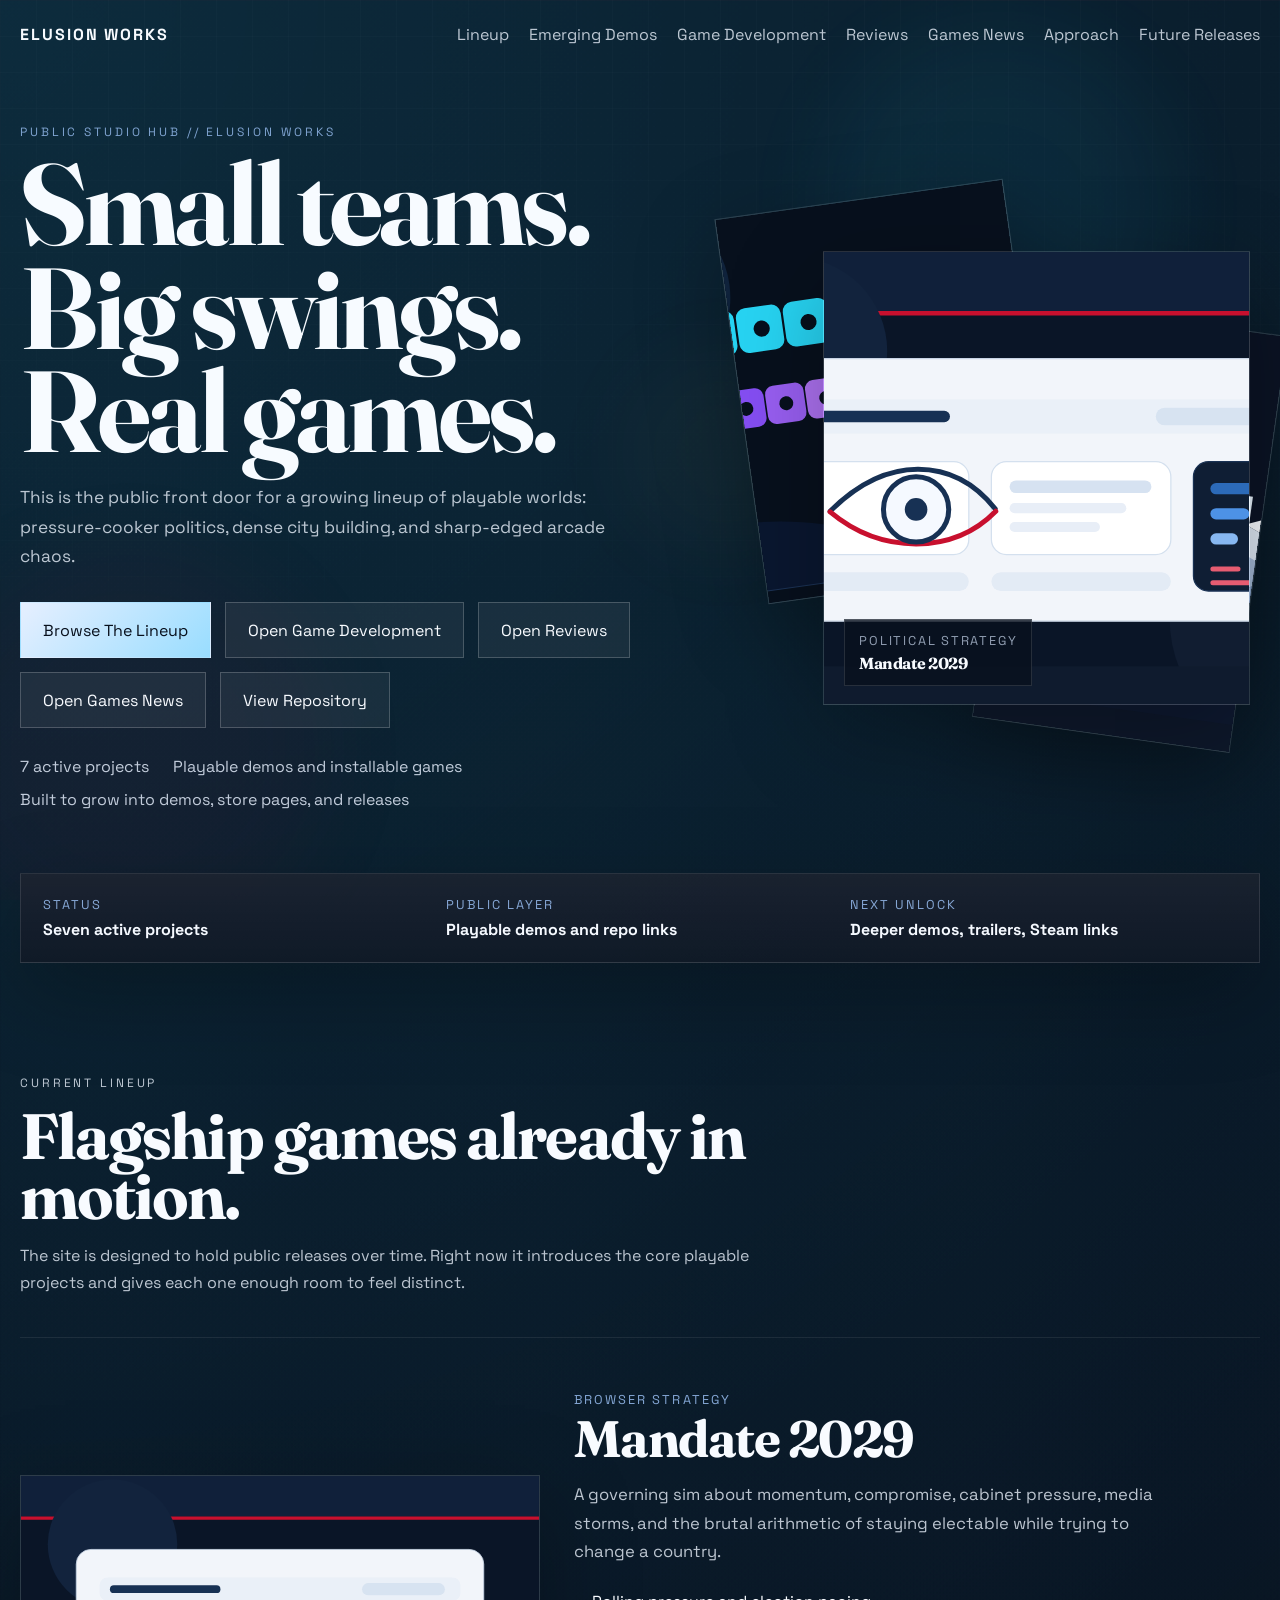
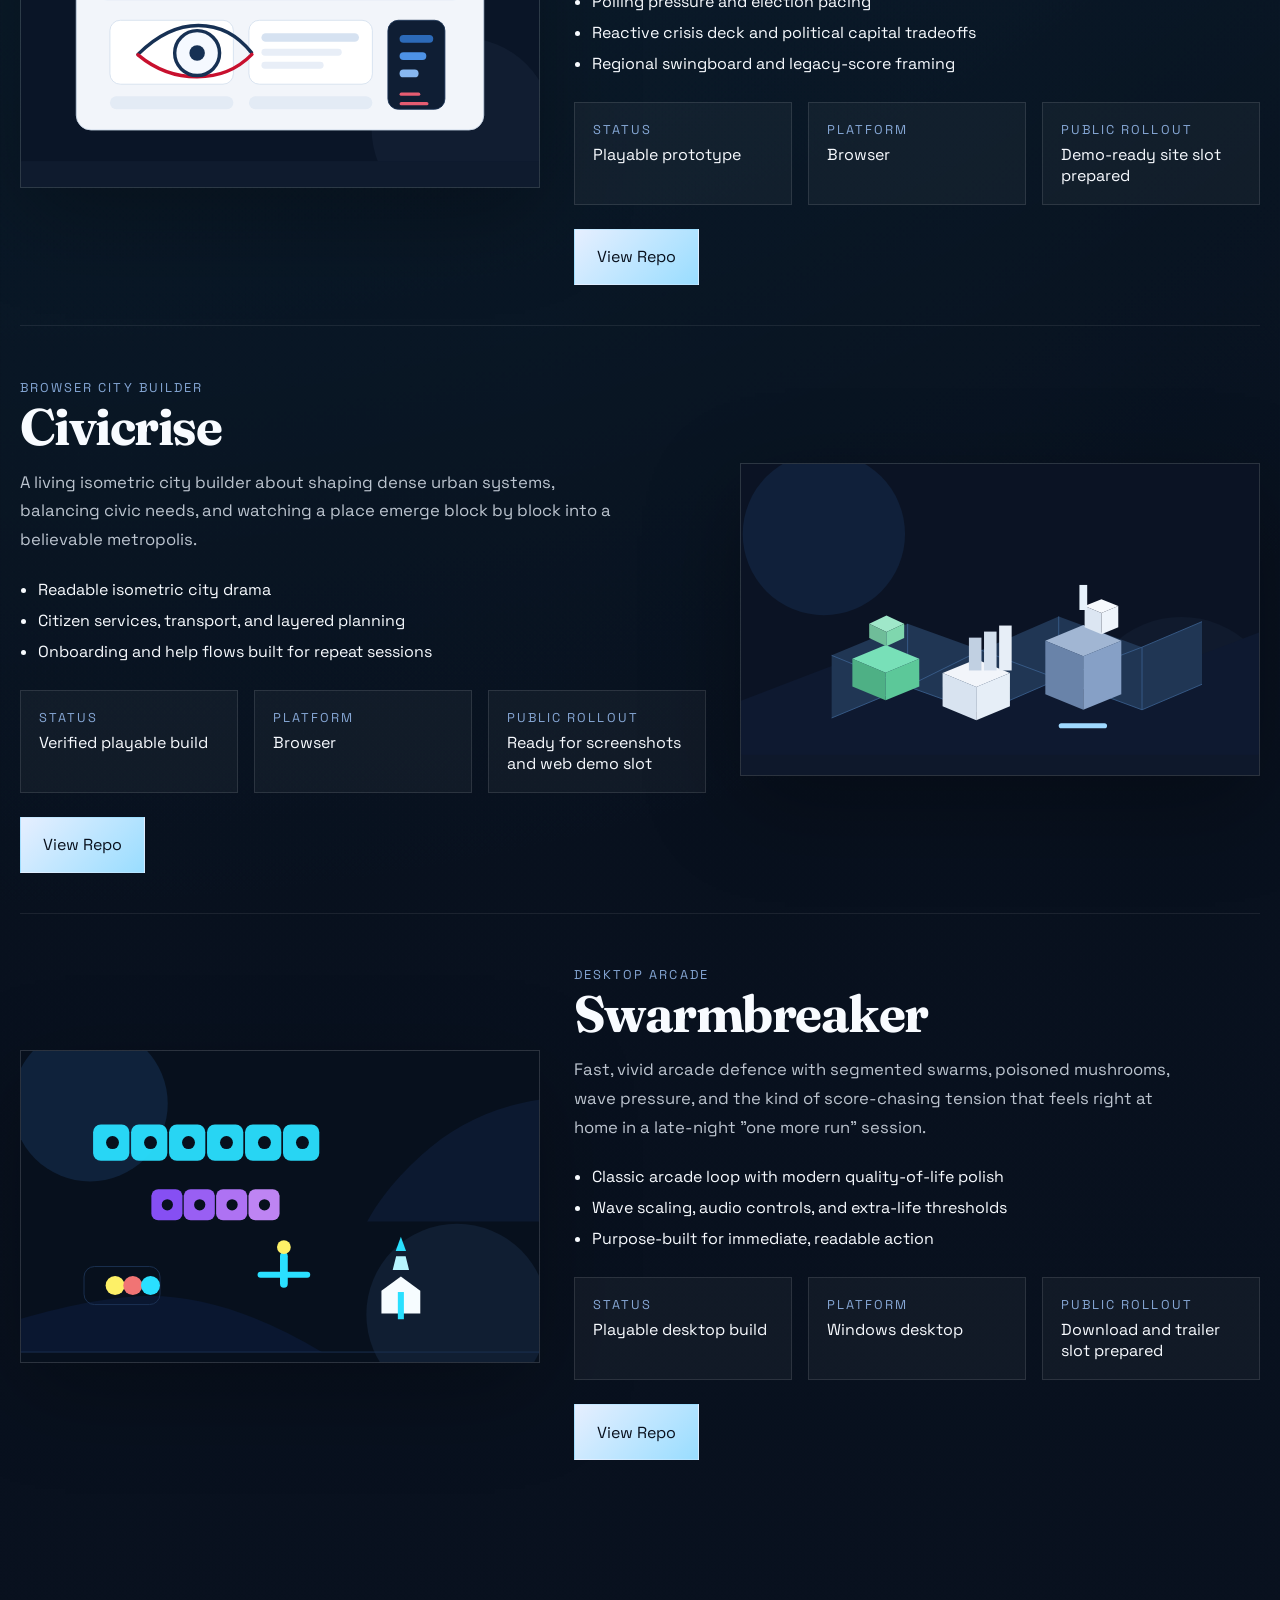
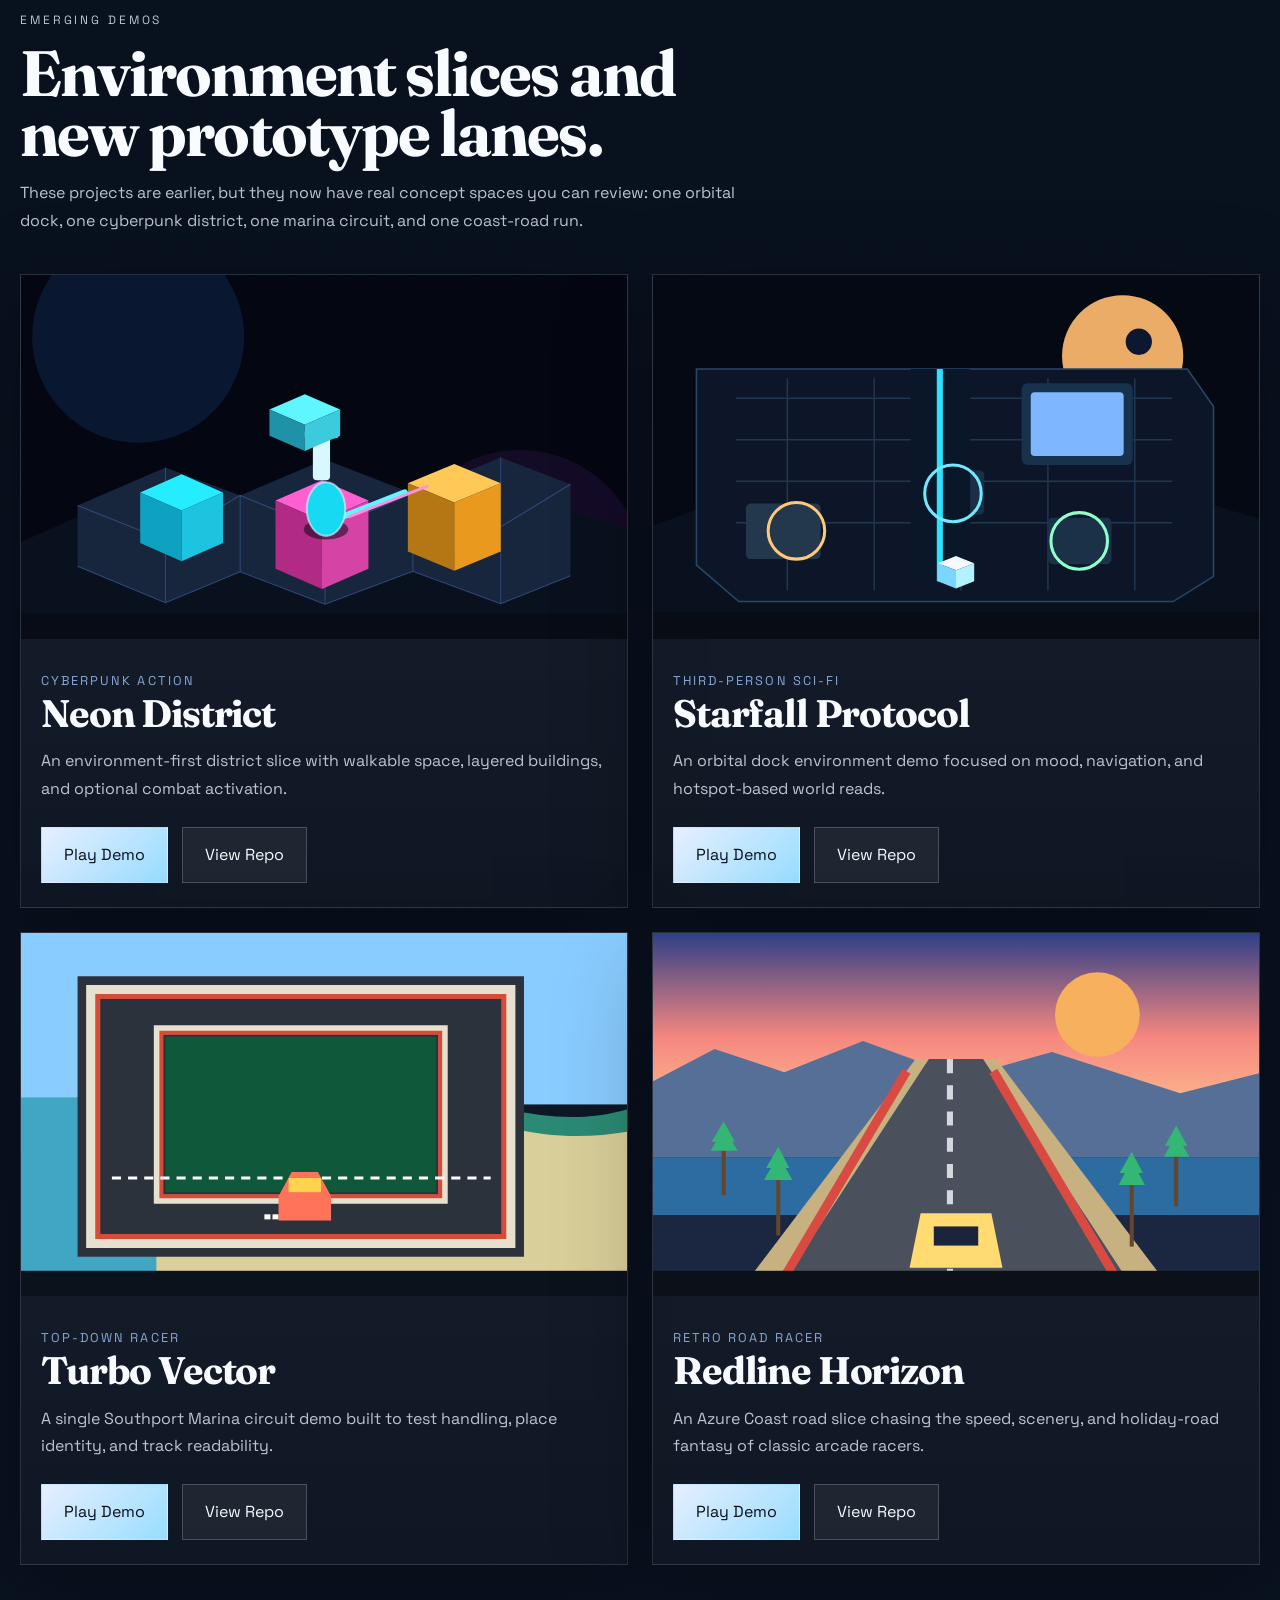
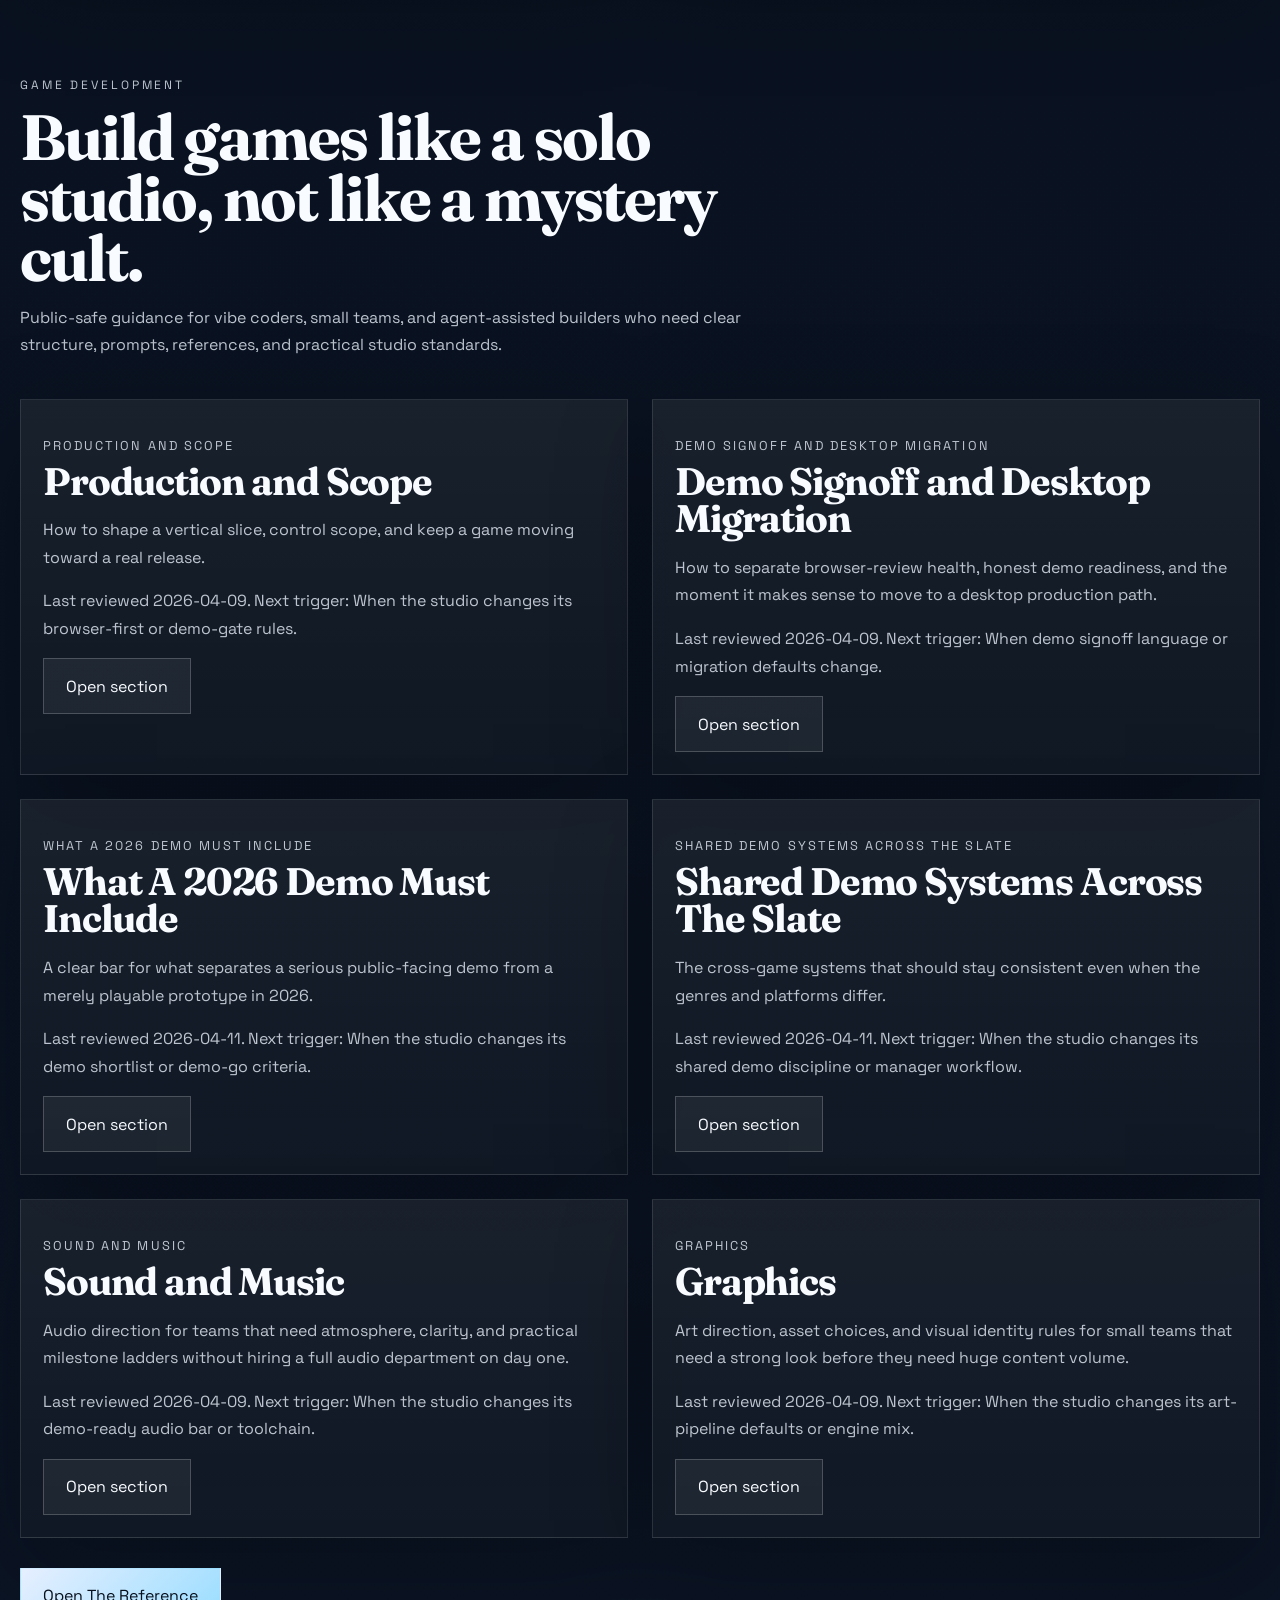
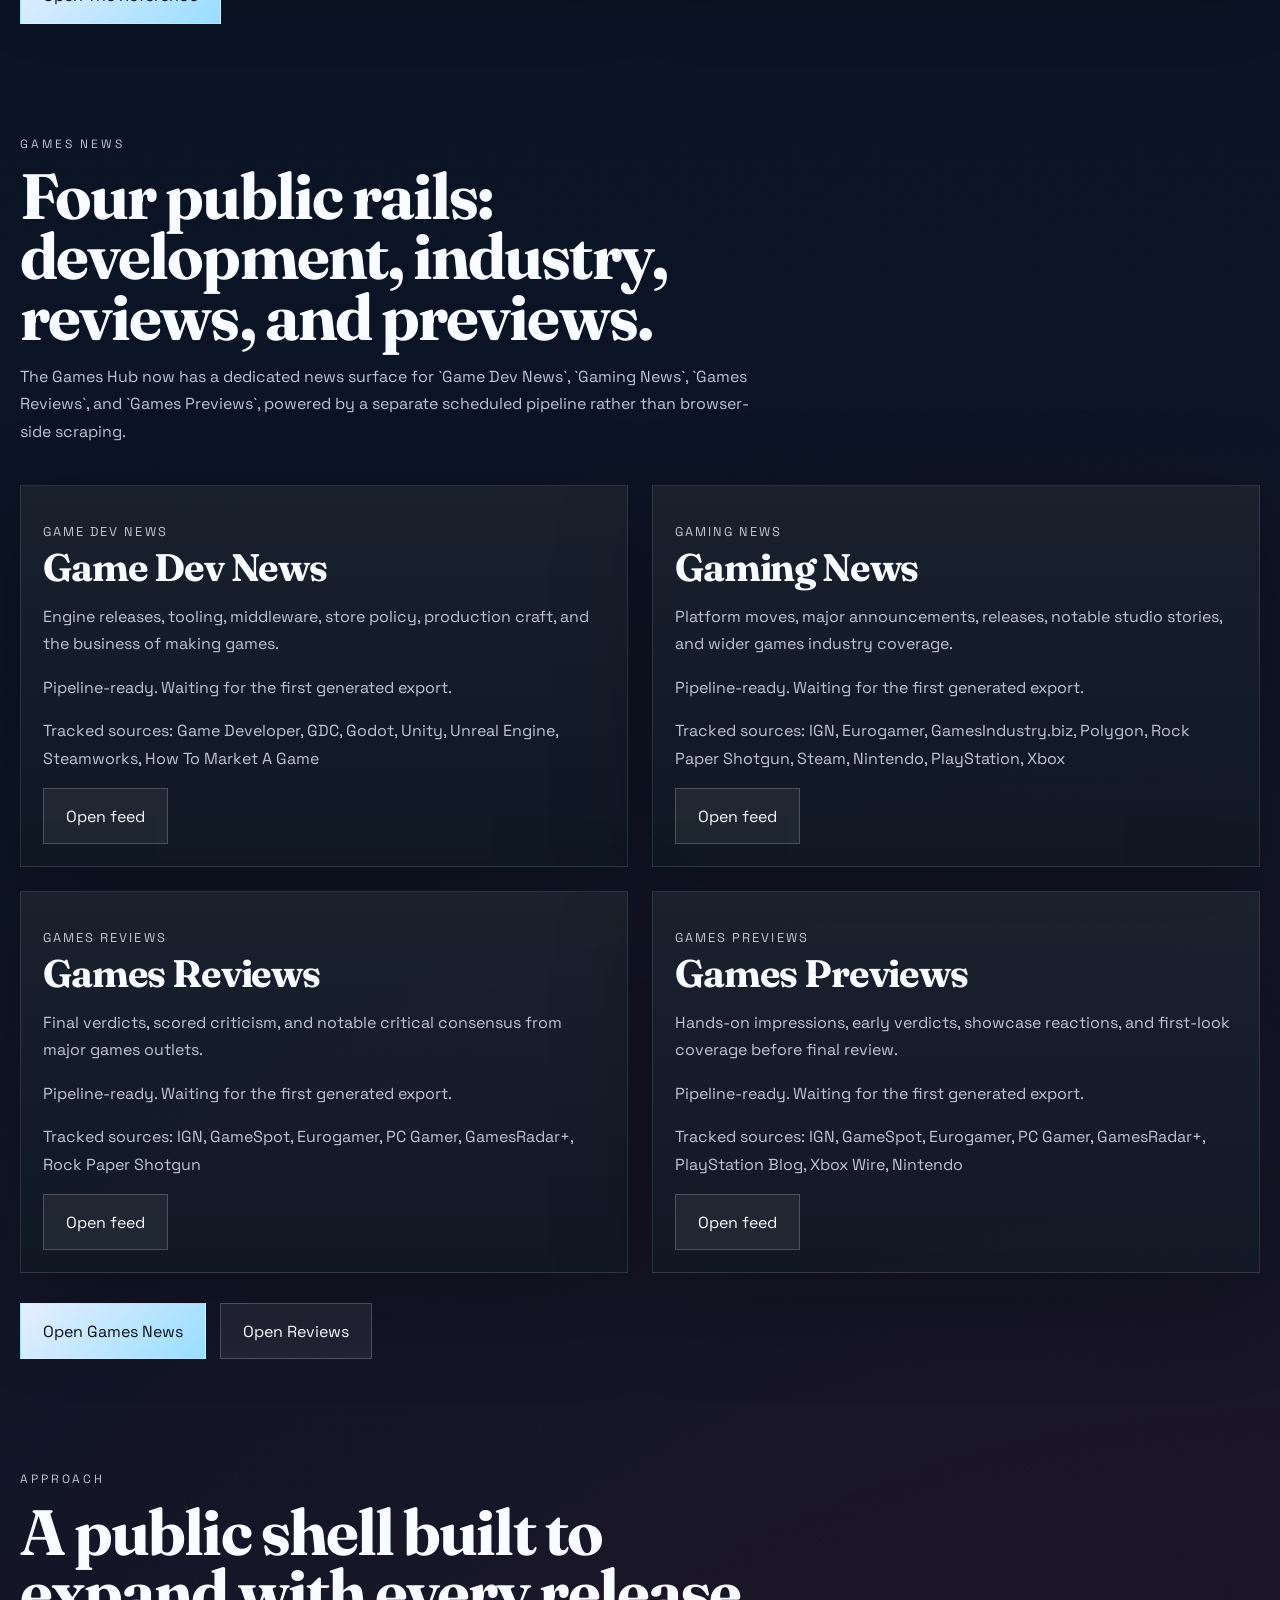
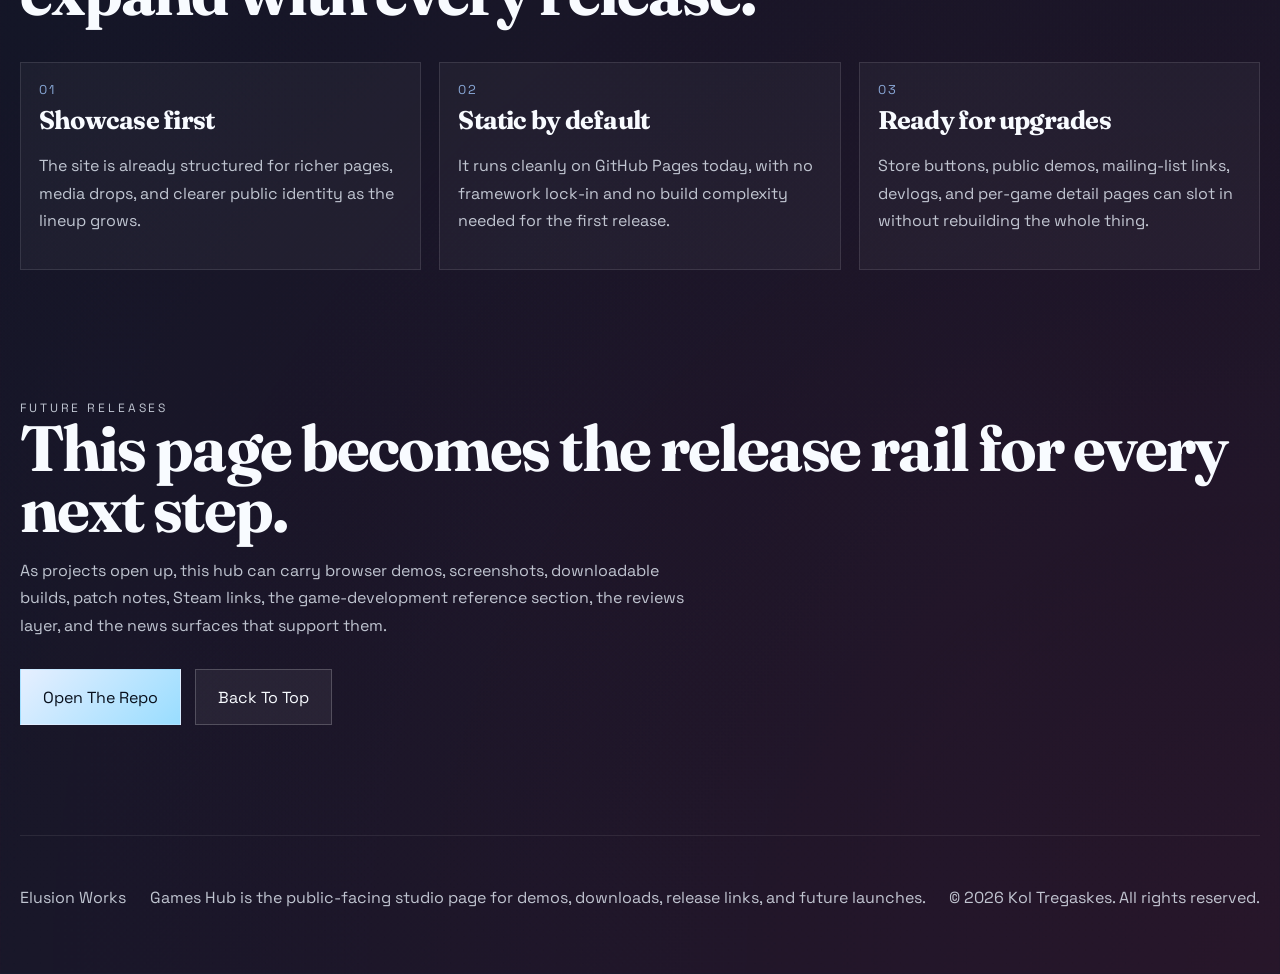
==== index.html @ fe909e26 "Add game reviews hub and news rails" ====
<!DOCTYPE html>
<html lang="en">
  <head>
    <meta charset="UTF-8" />
    <meta name="viewport" content="width=device-width, initial-scale=1.0" />
    <title>Elusion Works // Games Hub</title>
    <meta
      name="description"
      content="Elusion Works presents a public-facing games hub for seven active projects across strategy, city building, cyberpunk action, and arcade racing."
    />
    <meta property="og:title" content="Games Hub by Elusion Works" />
    <meta
      property="og:description"
      content="Seven active projects, playable demos, repo links, and a studio hub built by Elusion Works to grow into real launches."
    />
    <meta property="og:type" content="website" />
    <meta property="og:url" content="https://koltregaskes.github.io/games-hub/" />
    <meta name="theme-color" content="#08101d" />
    <link rel="canonical" href="https://koltregaskes.github.io/games-hub/" />
    <link rel="icon" href="favicon.svg" type="image/svg+xml" />
    <link rel="manifest" href="site.webmanifest" />
    <link rel="preconnect" href="https://fonts.googleapis.com" />
    <link rel="preconnect" href="https://fonts.gstatic.com" crossorigin />
    <link
      href="https://fonts.googleapis.com/css2?family=Space+Grotesk:wght@400;500;700&family=Fraunces:opsz,wght@9..144,600;9..144,700&display=swap"
      rel="stylesheet"
    />
    <link rel="stylesheet" href="styles.css" />
  </head>
  <body data-page="home">
    <div class="atmosphere" aria-hidden="true">
      <div class="atmosphere__orb atmosphere__orb--cyan"></div>
      <div class="atmosphere__orb atmosphere__orb--crimson"></div>
      <div class="atmosphere__orb atmosphere__orb--gold"></div>
      <div class="atmosphere__grid"></div>
    </div>

    <header class="site-header">
      <a class="site-brand" href="#top">Elusion Works</a>
      <nav class="site-nav" aria-label="Primary">
        <a href="#lineup">Lineup</a>
        <a href="#emerging">Emerging Demos</a>
        <a href="game-development.html">Game Development</a>
        <a href="reviews.html">Reviews</a>
        <a href="news.html">Games News</a>
        <a href="#approach">Approach</a>
        <a href="#future">Future Releases</a>
      </nav>
    </header>

    <main id="top">
      <section class="hero">
        <div class="hero__copy" data-reveal>
          <p class="eyebrow">Public Studio Hub // Elusion Works</p>
          <h1>Small teams. Big swings. Real games.</h1>
          <p class="hero__lede">
            This is the public front door for a growing lineup of playable worlds: pressure-cooker politics, dense city
            building, and sharp-edged arcade chaos.
          </p>
          <div class="hero__actions">
            <a class="button button--primary" href="#lineup">Browse The Lineup</a>
            <a class="button button--ghost" href="game-development.html">Open Game Development</a>
            <a class="button button--ghost" href="reviews.html">Open Reviews</a>
            <a class="button button--ghost" href="news.html">Open Games News</a>
            <a class="button button--ghost" href="https://github.com/koltregaskes/games-hub">View Repository</a>
          </div>
          <ul class="hero__facts" aria-label="Studio facts">
            <li>7 active projects</li>
            <li>Playable demos and installable games</li>
            <li>Built to grow into demos, store pages, and releases</li>
          </ul>
        </div>

        <div class="hero__visual" data-reveal>
          <div class="hero-stack">
            <article class="hero-stack__card hero-stack__card--front">
              <img src="assets/mandate-2029.svg" alt="Mandate 2029 preview art" />
              <div class="hero-stack__meta">
                <span>Political strategy</span>
                <strong>Mandate 2029</strong>
              </div>
            </article>
            <article class="hero-stack__card hero-stack__card--left">
              <img src="assets/swarmbreaker.svg" alt="Swarmbreaker preview art" />
            </article>
            <article class="hero-stack__card hero-stack__card--right">
              <img src="assets/civicrise.svg" alt="Civicrise preview art" />
            </article>
          </div>
        </div>
      </section>

      <section class="studio-strip" aria-label="Studio status" data-reveal>
        <div>
          <span class="studio-strip__label">Status</span>
          <strong>Seven active projects</strong>
        </div>
        <div>
          <span class="studio-strip__label">Public layer</span>
          <strong>Playable demos and repo links</strong>
        </div>
        <div>
          <span class="studio-strip__label">Next unlock</span>
          <strong>Deeper demos, trailers, Steam links</strong>
        </div>
      </section>

      <section class="lineup" id="lineup">
        <div class="section-head" data-reveal>
          <p class="eyebrow">Current Lineup</p>
          <h2>Flagship games already in motion.</h2>
          <p>
            The site is designed to hold public releases over time. Right now it introduces the core playable projects
            and gives each one enough room to feel distinct.
          </p>
        </div>

        <article class="feature feature--split" id="mandate-2029" data-reveal>
          <div class="feature__art">
            <img src="assets/mandate-2029.svg" alt="Mandate 2029 poster art" />
          </div>
          <div class="feature__copy">
            <p class="feature__kicker">Browser Strategy</p>
            <h3>Mandate 2029</h3>
            <p class="feature__summary">
              A governing sim about momentum, compromise, cabinet pressure, media storms, and the brutal arithmetic of
              staying electable while trying to change a country.
            </p>
            <ul class="feature__list">
              <li>Polling pressure and election pacing</li>
              <li>Reactive crisis deck and political capital tradeoffs</li>
              <li>Regional swingboard and legacy-score framing</li>
            </ul>
            <dl class="feature__meta">
              <div>
                <dt>Status</dt>
                <dd>Playable prototype</dd>
              </div>
              <div>
                <dt>Platform</dt>
                <dd>Browser</dd>
              </div>
              <div>
                <dt>Public rollout</dt>
                <dd>Demo-ready site slot prepared</dd>
              </div>
            </dl>
            <div class="feature__actions">
              <a class="button button--primary" href="https://github.com/koltregaskes/mandate-2029">View Repo</a>
            </div>
          </div>
        </article>

        <article class="feature feature--reverse" id="civicrise" data-reveal>
          <div class="feature__art">
            <img src="assets/civicrise.svg" alt="Civicrise poster art" />
          </div>
          <div class="feature__copy">
            <p class="feature__kicker">Browser City Builder</p>
            <h3>Civicrise</h3>
            <p class="feature__summary">
              A living isometric city builder about shaping dense urban systems, balancing civic needs, and watching a
              place emerge block by block into a believable metropolis.
            </p>
            <ul class="feature__list">
              <li>Readable isometric city drama</li>
              <li>Citizen services, transport, and layered planning</li>
              <li>Onboarding and help flows built for repeat sessions</li>
            </ul>
            <dl class="feature__meta">
              <div>
                <dt>Status</dt>
                <dd>Verified playable build</dd>
              </div>
              <div>
                <dt>Platform</dt>
                <dd>Browser</dd>
              </div>
              <div>
                <dt>Public rollout</dt>
                <dd>Ready for screenshots and web demo slot</dd>
              </div>
            </dl>
            <div class="feature__actions">
              <a class="button button--primary" href="https://github.com/koltregaskes/civicrise">View Repo</a>
            </div>
          </div>
        </article>

        <article class="feature feature--split" id="swarmbreaker" data-reveal>
          <div class="feature__art">
            <img src="assets/swarmbreaker.svg" alt="Swarmbreaker poster art" />
          </div>
          <div class="feature__copy">
            <p class="feature__kicker">Desktop Arcade</p>
            <h3>Swarmbreaker</h3>
            <p class="feature__summary">
              Fast, vivid arcade defence with segmented swarms, poisoned mushrooms, wave pressure, and the kind of
              score-chasing tension that feels right at home in a late-night "one more run" session.
            </p>
            <ul class="feature__list">
              <li>Classic arcade loop with modern quality-of-life polish</li>
              <li>Wave scaling, audio controls, and extra-life thresholds</li>
              <li>Purpose-built for immediate, readable action</li>
            </ul>
            <dl class="feature__meta">
              <div>
                <dt>Status</dt>
                <dd>Playable desktop build</dd>
              </div>
              <div>
                <dt>Platform</dt>
                <dd>Windows desktop</dd>
              </div>
              <div>
                <dt>Public rollout</dt>
                <dd>Download and trailer slot prepared</dd>
              </div>
            </dl>
            <div class="feature__actions">
              <a class="button button--primary" href="https://github.com/koltregaskes/swarmbreaker">View Repo</a>
            </div>
          </div>
        </article>
      </section>

      <section class="emerging" id="emerging">
        <div class="section-head" data-reveal>
          <p class="eyebrow">Emerging Demos</p>
          <h2>Environment slices and new prototype lanes.</h2>
          <p>
            These projects are earlier, but they now have real concept spaces you can review: one orbital dock, one
            cyberpunk district, one marina circuit, and one coast-road run.
          </p>
        </div>

        <div class="emerging-grid">
          <article class="emerging-card" data-reveal>
            <img src="assets/neon-district.svg" alt="Neon District poster art" />
            <div class="emerging-card__body">
              <p class="feature__kicker">Cyberpunk Action</p>
              <h3>Neon District</h3>
              <p>An environment-first district slice with walkable space, layered buildings, and optional combat activation.</p>
              <div class="feature__actions">
                <a class="button button--primary" href="https://koltregaskes.github.io/neon-district/">Play Demo</a>
                <a class="button button--ghost" href="https://github.com/koltregaskes/neon-district">View Repo</a>
              </div>
            </div>
          </article>

          <article class="emerging-card" data-reveal>
            <img src="assets/starfall-protocol.svg" alt="Starfall Protocol poster art" />
            <div class="emerging-card__body">
              <p class="feature__kicker">Third-Person Sci-Fi</p>
              <h3>Starfall Protocol</h3>
              <p>An orbital dock environment demo focused on mood, navigation, and hotspot-based world reads.</p>
              <div class="feature__actions">
                <a class="button button--primary" href="https://koltregaskes.github.io/starfall-protocol/">Play Demo</a>
                <a class="button button--ghost" href="https://github.com/koltregaskes/starfall-protocol">View Repo</a>
              </div>
            </div>
          </article>

          <article class="emerging-card" data-reveal>
            <img src="assets/turbo-vector.svg" alt="Turbo Vector poster art" />
            <div class="emerging-card__body">
              <p class="feature__kicker">Top-Down Racer</p>
              <h3>Turbo Vector</h3>
              <p>A single Southport Marina circuit demo built to test handling, place identity, and track readability.</p>
              <div class="feature__actions">
                <a class="button button--primary" href="https://koltregaskes.github.io/turbo-vector/">Play Demo</a>
                <a class="button button--ghost" href="https://github.com/koltregaskes/turbo-vector">View Repo</a>
              </div>
            </div>
          </article>

          <article class="emerging-card" data-reveal>
            <img src="assets/redline-horizon.svg" alt="Redline Horizon poster art" />
            <div class="emerging-card__body">
              <p class="feature__kicker">Retro Road Racer</p>
              <h3>Redline Horizon</h3>
              <p>An Azure Coast road slice chasing the speed, scenery, and holiday-road fantasy of classic arcade racers.</p>
              <div class="feature__actions">
                <a class="button button--primary" href="https://koltregaskes.github.io/redline-horizon/">Play Demo</a>
                <a class="button button--ghost" href="https://github.com/koltregaskes/redline-horizon">View Repo</a>
              </div>
            </div>
          </article>
        </div>
      </section>

      <section class="knowledge-preview" id="game-development">
        <div class="section-head" data-reveal>
          <p class="eyebrow">Game Development</p>
          <h2>Build games like a solo studio, not like a mystery cult.</h2>
          <p>
            Public-safe guidance for vibe coders, small teams, and agent-assisted builders who need clear structure,
            prompts, references, and practical studio standards.
          </p>
        </div>
        <div class="knowledge-preview__grid" id="knowledgePreview" data-reveal></div>
        <div class="future__actions" data-reveal>
          <a class="button button--primary" href="game-development.html">Open The Reference</a>
        </div>
      </section>

      <section class="news-preview" id="news">
        <div class="section-head" data-reveal>
          <p class="eyebrow">Games News</p>
          <h2>Four public rails: development, industry, reviews, and previews.</h2>
          <p>
            The Games Hub now has a dedicated news surface for `Game Dev News`, `Gaming News`, `Games Reviews`, and
            `Games Previews`, powered by a separate scheduled pipeline rather than browser-side scraping.
          </p>
        </div>
        <div class="news-preview__grid" id="newsPreview" data-reveal></div>
        <div class="future__actions" data-reveal>
          <a class="button button--primary" href="news.html">Open Games News</a>
          <a class="button button--ghost" href="reviews.html">Open Reviews</a>
        </div>
      </section>

      <section class="approach" id="approach">
        <div class="section-head" data-reveal>
          <p class="eyebrow">Approach</p>
          <h2>A public shell built to expand with every release.</h2>
        </div>
        <div class="approach__grid">
          <article data-reveal>
            <span class="approach__index">01</span>
            <h3>Showcase first</h3>
            <p>The site is already structured for richer pages, media drops, and clearer public identity as the lineup grows.</p>
          </article>
          <article data-reveal>
            <span class="approach__index">02</span>
            <h3>Static by default</h3>
            <p>It runs cleanly on GitHub Pages today, with no framework lock-in and no build complexity needed for the first release.</p>
          </article>
          <article data-reveal>
            <span class="approach__index">03</span>
            <h3>Ready for upgrades</h3>
            <p>Store buttons, public demos, mailing-list links, devlogs, and per-game detail pages can slot in without rebuilding the whole thing.</p>
          </article>
        </div>
      </section>

      <section class="future" id="future" data-reveal>
        <p class="eyebrow">Future Releases</p>
        <h2>This page becomes the release rail for every next step.</h2>
        <p>
          As projects open up, this hub can carry browser demos, screenshots, downloadable builds, patch notes, Steam
          links, the game-development reference section, the reviews layer, and the news surfaces that support them.
        </p>
        <div class="future__actions">
          <a class="button button--primary" href="https://github.com/koltregaskes/games-hub">Open The Repo</a>
          <a class="button button--ghost" href="#top">Back To Top</a>
        </div>
      </section>
    </main>

    <footer class="site-footer">
      <p>Elusion Works</p>
      <p>Games Hub is the public-facing studio page for demos, downloads, release links, and future launches.</p>
      <p>&copy; 2026 Kol Tregaskes. All rights reserved.</p>
    </footer>

    <script src="app.js"></script>
  </body>
</html>
---- styles.css ----
:root {
  --bg: #08101d;
  --bg-soft: #0d1729;
  --panel: rgba(255, 255, 255, 0.05);
  --panel-strong: rgba(255, 255, 255, 0.08);
  --panel-border: rgba(255, 255, 255, 0.11);
  --text: #f8fbff;
  --muted: rgba(228, 236, 247, 0.74);
  --soft: rgba(191, 206, 228, 0.74);
  --line: rgba(255, 255, 255, 0.08);
  --accent: #92d9ff;
  --accent-strong: #dfeaff;
  --shadow: 0 28px 90px rgba(0, 0, 0, 0.28);
}

*,
*::before,
*::after {
  box-sizing: border-box;
}

html {
  scroll-behavior: smooth;
}

body {
  margin: 0;
  min-height: 100vh;
  overflow-x: hidden;
  font-family: "Space Grotesk", sans-serif;
  color: var(--text);
  background:
    radial-gradient(circle at top left, rgba(47, 211, 255, 0.14), transparent 28%),
    radial-gradient(circle at bottom right, rgba(200, 16, 46, 0.14), transparent 25%),
    linear-gradient(180deg, #07101d 0%, #09111f 45%, #0d1729 100%);
}

img {
  display: block;
  max-width: 100%;
}

a {
  color: inherit;
}

.atmosphere {
  position: fixed;
  inset: 0;
  pointer-events: none;
  overflow: hidden;
}

.atmosphere__orb {
  position: absolute;
  border-radius: 999px;
  filter: blur(44px);
  opacity: 0.25;
}

.atmosphere__orb--cyan {
  top: 24px;
  right: 8%;
  width: 360px;
  height: 360px;
  background: rgba(47, 211, 255, 0.22);
}

.atmosphere__orb--crimson {
  bottom: -60px;
  left: -80px;
  width: 420px;
  height: 420px;
  background: rgba(200, 16, 46, 0.18);
}

.atmosphere__orb--gold {
  top: 38%;
  left: 48%;
  width: 220px;
  height: 220px;
  background: rgba(255, 210, 122, 0.12);
}

.atmosphere__grid {
  position: absolute;
  inset: 0;
  background:
    linear-gradient(rgba(255, 255, 255, 0.025) 1px, transparent 1px),
    linear-gradient(90deg, rgba(255, 255, 255, 0.025) 1px, transparent 1px);
  background-size: 36px 36px;
  mask-image: linear-gradient(180deg, rgba(0, 0, 0, 0.7), transparent);
}

.site-header,
main,
.site-footer {
  position: relative;
  width: min(1240px, calc(100% - 40px));
  margin: 0 auto;
}

.site-header {
  display: flex;
  align-items: center;
  justify-content: space-between;
  gap: 18px;
  padding: 24px 0 0;
}

.site-brand {
  text-decoration: none;
  font-weight: 700;
  letter-spacing: 0.12em;
  text-transform: uppercase;
}

.site-nav {
  display: flex;
  gap: 20px;
  flex-wrap: wrap;
}

.site-nav a {
  color: rgba(233, 240, 250, 0.8);
  text-decoration: none;
}

.site-nav a:hover,
.site-nav a:focus-visible {
  color: var(--text);
  outline: none;
}

.hero {
  display: grid;
  grid-template-columns: minmax(0, 1fr) minmax(360px, 520px);
  gap: 40px;
  align-items: center;
  min-height: min(92vh, 920px);
  padding: 48px 0 32px;
}

.eyebrow {
  margin: 0 0 12px;
  font-size: 12px;
  letter-spacing: 0.24em;
  text-transform: uppercase;
  color: rgba(163, 201, 255, 0.76);
}

h1,
h2,
h3,
.hero-stack__meta strong {
  margin: 0;
  font-family: "Fraunces", serif;
  letter-spacing: -0.03em;
}

.hero h1 {
  max-width: 9ch;
  font-size: clamp(4rem, 9vw, 7.3rem);
  line-height: 0.9;
  color: #f7fbff;
}

.hero__lede,
.section-head p,
.feature__summary,
.approach__grid p,
.future p,
.site-footer p {
  color: rgba(233, 240, 250, 0.8);
  line-height: 1.72;
}

.hero__lede {
  max-width: 38rem;
  margin: 20px 0 0;
  font-size: 1.08rem;
}

.hero__actions,
.future__actions,
.feature__actions {
  display: flex;
  gap: 14px;
  flex-wrap: wrap;
  margin-top: 30px;
}

.button {
  display: inline-flex;
  align-items: center;
  justify-content: center;
  min-height: 56px;
  padding: 0 22px;
  border: 1px solid transparent;
  text-decoration: none;
  transition: transform 180ms ease, border-color 180ms ease, background 180ms ease;
}

.button:hover,
.button:focus-visible {
  transform: translateY(-1px);
  outline: none;
}

.button--primary {
  background: linear-gradient(135deg, #e6efff, #99ddff);
  color: #08101d;
}

.button--ghost {
  background: rgba(255, 255, 255, 0.06);
  border-color: rgba(255, 255, 255, 0.2);
}

.hero__facts {
  display: flex;
  flex-wrap: wrap;
  gap: 12px 24px;
  margin: 28px 0 0;
  padding: 0;
  list-style: none;
  color: rgba(222, 232, 246, 0.86);
}

.hero-stack {
  position: relative;
  min-height: 540px;
}

.hero-stack__card {
  position: absolute;
  overflow: hidden;
  border: 1px solid var(--panel-border);
  background: linear-gradient(180deg, rgba(255, 255, 255, 0.08), rgba(255, 255, 255, 0.03));
  box-shadow: var(--shadow);
}

.hero-stack__card img {
  width: 100%;
  height: 100%;
  object-fit: cover;
}

.hero-stack__card--front {
  inset: 10% 2% 6% 16%;
  z-index: 3;
}

.hero-stack__card--left {
  inset: 0 44% 28% 0;
  z-index: 1;
  transform: rotate(-8deg);
}

.hero-stack__card--right {
  inset: 22% 0 0 50%;
  z-index: 2;
  transform: rotate(8deg);
}

.hero-stack__meta {
  position: absolute;
  left: 20px;
  bottom: 18px;
  display: grid;
  gap: 4px;
  padding: 12px 14px;
  background: rgba(8, 16, 29, 0.78);
  border: 1px solid rgba(255, 255, 255, 0.12);
}

.hero-stack__meta span {
  color: var(--soft);
  font-size: 0.8rem;
  text-transform: uppercase;
  letter-spacing: 0.14em;
}

.studio-strip {
  display: grid;
  grid-template-columns: repeat(3, minmax(0, 1fr));
  gap: 16px;
  padding: 22px;
  border: 1px solid var(--panel-border);
  background:
    linear-gradient(180deg, rgba(255, 255, 255, 0.07), rgba(255, 255, 255, 0.03)),
    rgba(8, 16, 29, 0.8);
  box-shadow: var(--shadow);
}

.studio-strip__label,
.feature__kicker,
.feature__meta dt,
.approach__index {
  display: block;
  margin-bottom: 6px;
  color: rgba(163, 201, 255, 0.8);
  font-size: 0.8rem;
  letter-spacing: 0.16em;
  text-transform: uppercase;
}

.studio-strip strong {
  color: #f5f9ff;
}

.lineup,
.emerging,
.knowledge-preview,
.news-preview,
.approach,
.future {
  padding: 110px 0 0;
}

.section-head {
  max-width: 46rem;
  margin-bottom: 40px;
}

.section-head h2,
.future h2 {
  font-size: clamp(2.6rem, 5vw, 4.1rem);
  line-height: 0.94;
}

.feature {
  display: grid;
  grid-template-columns: minmax(320px, 520px) minmax(0, 1fr);
  gap: 34px;
  align-items: center;
  padding: 40px 0;
  border-top: 1px solid var(--line);
}

.feature--reverse {
  grid-template-columns: minmax(0, 1fr) minmax(320px, 520px);
}

.feature--reverse .feature__art {
  order: 2;
}

.feature--reverse .feature__copy {
  order: 1;
}

.feature__art {
  overflow: hidden;
  border: 1px solid var(--panel-border);
  background: rgba(255, 255, 255, 0.04);
  box-shadow: var(--shadow);
}

.feature__copy h3 {
  font-size: clamp(2.2rem, 4vw, 3.4rem);
  line-height: 0.96;
}

.feature__summary {
  margin: 18px 0 0;
  max-width: 38rem;
  font-size: 1.04rem;
}

.feature__list {
  margin: 24px 0 0;
  padding-left: 18px;
  color: var(--text);
  display: grid;
  gap: 10px;
}

.feature__meta {
  display: grid;
  grid-template-columns: repeat(3, minmax(0, 1fr));
  gap: 16px;
  margin: 28px 0 0;
}

.feature__actions {
  margin-top: 24px;
}

.emerging-grid {
  display: grid;
  grid-template-columns: repeat(2, minmax(0, 1fr));
  gap: 24px;
}

.emerging-card {
  overflow: hidden;
  border: 1px solid var(--panel-border);
  background:
    linear-gradient(180deg, rgba(255, 255, 255, 0.07), rgba(255, 255, 255, 0.03)),
    rgba(8, 16, 29, 0.8);
  box-shadow: var(--shadow);
}

.emerging-card img {
  width: 100%;
  aspect-ratio: 5 / 3;
  object-fit: cover;
}

.emerging-card__body {
  padding: 20px 20px 24px;
}

.emerging-card__body h3 {
  font-size: clamp(2rem, 3vw, 2.6rem);
  line-height: 0.96;
}

.emerging-card__body p:last-of-type {
  color: rgba(233, 240, 250, 0.8);
  line-height: 1.72;
}

.feature__meta div,
.approach__grid article {
  padding: 18px;
  border: 1px solid var(--panel-border);
  background: rgba(255, 255, 255, 0.04);
}

.feature__meta dd {
  margin: 0;
  font-size: 1rem;
}

.approach__grid {
  display: grid;
  grid-template-columns: repeat(3, minmax(0, 1fr));
  gap: 18px;
}

.approach__grid h3 {
  font-size: 1.6rem;
}

.knowledge-preview__grid,
.news-preview__grid,
.news-card-grid,
.prompt-card-grid {
  display: grid;
  grid-template-columns: repeat(2, minmax(0, 1fr));
  gap: 24px;
}

.preview-card,
.news-card,
.prompt-card,
.feed-hero,
.feed-sources,
.docs-nav__button,
.docs-viewer,
.summary-chip,
.news-tab {
  border: 1px solid var(--panel-border);
  background:
    linear-gradient(180deg, rgba(255, 255, 255, 0.07), rgba(255, 255, 255, 0.03)),
    rgba(8, 16, 29, 0.82);
  box-shadow: var(--shadow);
}

.preview-card,
.news-card,
.prompt-card {
  padding: 22px;
}

.preview-card h3,
.news-card h3,
.prompt-card h3,
.feed-hero h2,
.docs-hero h1,
.docs-viewer__meta h2 {
  margin: 0;
  font-family: "Fraunces", serif;
  letter-spacing: -0.03em;
  line-height: 0.98;
}

.preview-card h3,
.news-card h3,
.prompt-card h3 {
  font-size: clamp(1.8rem, 3vw, 2.4rem);
}

.preview-card p,
.news-card p,
.prompt-card p,
.feed-hero p,
.docs-hero p,
.docs-viewer__meta p,
.docs-viewer__content p,
.empty-state p {
  color: rgba(233, 240, 250, 0.8);
  line-height: 1.72;
}

.summary-chip {
  padding: 20px;
}

.summary-chip__label {
  display: block;
  margin-bottom: 8px;
  color: rgba(163, 201, 255, 0.8);
  font-size: 0.78rem;
  letter-spacing: 0.16em;
  text-transform: uppercase;
}

.summary-chip__value {
  font-size: clamp(1.6rem, 3vw, 2.3rem);
  font-family: "Fraunces", serif;
}

.summary-chip__value.is-green {
  color: #9ff0cb;
}

.summary-chip__value.is-yellow {
  color: #ffd17c;
}

.summary-chip__value.is-grey {
  color: #d8deed;
}

.docs-main {
  position: relative;
  width: min(1240px, calc(100% - 40px));
  margin: 0 auto;
  padding-bottom: 110px;
}

.docs-hero {
  display: grid;
  grid-template-columns: minmax(0, 1fr) minmax(280px, 380px);
  gap: 28px;
  align-items: end;
  min-height: 42vh;
  padding: 52px 0 24px;
}

.docs-hero h1 {
  font-size: clamp(3.2rem, 6vw, 5.8rem);
}

.docs-hero__facts {
  display: grid;
  gap: 16px;
}

.docs-layout {
  display: grid;
  grid-template-columns: minmax(280px, 340px) minmax(0, 1fr);
  gap: 24px;
  padding-top: 24px;
}

.docs-nav {
  display: grid;
  gap: 18px;
  align-self: start;
  position: sticky;
  top: 24px;
}

.docs-nav__group {
  display: grid;
  gap: 12px;
}

.docs-nav__group h2 {
  margin: 0;
  font-size: 1rem;
  letter-spacing: 0.14em;
  text-transform: uppercase;
  color: rgba(163, 201, 255, 0.8);
}

.docs-nav__button,
.news-tab {
  width: 100%;
  padding: 18px;
  color: var(--text);
  text-align: left;
  cursor: pointer;
}

.docs-nav__button strong,
.news-tab {
  display: block;
  font-size: 1rem;
}

.docs-nav__button span {
  display: block;
  margin-top: 8px;
  color: rgba(233, 240, 250, 0.72);
  line-height: 1.55;
}

.docs-nav__button.is-active,
.news-tab.is-active {
  border-color: rgba(146, 217, 255, 0.55);
  background:
    linear-gradient(180deg, rgba(146, 217, 255, 0.14), rgba(255, 255, 255, 0.03)),
    rgba(8, 16, 29, 0.88);
}

.docs-viewer {
  padding: 28px;
  min-height: 70vh;
}

.docs-viewer__meta h2 {
  font-size: clamp(2.4rem, 4vw, 3.6rem);
}

.docs-viewer__description {
  max-width: 44rem;
  margin-top: 14px;
}

.docs-viewer__content {
  display: grid;
  gap: 22px;
  margin-top: 24px;
}

.docs-viewer__content h2,
.docs-viewer__content h3 {
  margin: 0;
  font-family: "Fraunces", serif;
  letter-spacing: -0.03em;
}

.docs-viewer__content h2 {
  font-size: 2rem;
}

.docs-viewer__content h3 {
  font-size: 1.45rem;
}

.docs-viewer__content ul,
.docs-viewer__content ol {
  margin: 0;
  padding-left: 20px;
  display: grid;
  gap: 10px;
  color: rgba(233, 240, 250, 0.86);
}

.docs-viewer__content code,
.prompt-card code {
  font-family: "Space Grotesk", sans-serif;
  background: rgba(255, 255, 255, 0.08);
  padding: 0.08rem 0.28rem;
}

.docs-viewer__content pre,
.prompt-card pre {
  margin: 0;
  padding: 18px;
  overflow-x: auto;
  background: rgba(0, 0, 0, 0.26);
  border: 1px solid rgba(255, 255, 255, 0.08);
}

.docs-extras {
  display: grid;
  gap: 16px;
}

.docs-extras__section {
  padding: 20px;
  border: 1px solid var(--panel-border);
  background: rgba(255, 255, 255, 0.04);
}

.docs-link-list {
  margin: 0;
  padding-left: 20px;
  display: grid;
  gap: 10px;
}

.docs-link-list a,
.news-card a {
  color: #bfe9ff;
}

.news-shell {
  display: grid;
  gap: 24px;
  padding-top: 24px;
}

.news-tabs {
  display: flex;
  gap: 12px;
  flex-wrap: wrap;
}

.news-tab {
  width: auto;
  min-width: 180px;
}

.feed-hero,
.feed-sources,
.empty-state {
  padding: 24px;
}

.source-pill-row {
  display: flex;
  flex-wrap: wrap;
  gap: 10px;
  margin-top: 12px;
}

.source-pill {
  padding: 10px 12px;
  border: 1px solid rgba(255, 255, 255, 0.14);
  background: rgba(255, 255, 255, 0.05);
  color: rgba(233, 240, 250, 0.86);
}

.news-card__meta {
  display: flex;
  flex-wrap: wrap;
  gap: 12px;
  margin-top: 18px;
  color: rgba(163, 201, 255, 0.8);
  font-size: 0.82rem;
  letter-spacing: 0.08em;
  text-transform: uppercase;
}

.empty-state {
  border: 1px dashed rgba(255, 255, 255, 0.18);
}

.future {
  padding-bottom: 110px;
}

.future p {
  max-width: 42rem;
  margin: 18px 0 0;
}

.site-footer {
  display: flex;
  justify-content: space-between;
  gap: 20px;
  padding: 32px 0 46px;
  border-top: 1px solid var(--line);
}

body.has-motion [data-reveal] {
  opacity: 0;
  transform: translateY(24px);
  transition: opacity 700ms ease, transform 700ms ease;
}

body.has-motion [data-reveal].is-visible {
  opacity: 1;
  transform: translateY(0);
}

@media (max-width: 1080px) {
  .hero,
  .docs-hero,
  .docs-layout,
  .feature,
  .feature--reverse {
    grid-template-columns: 1fr;
  }

  .hero {
    min-height: auto;
    padding-top: 42px;
  }

  .hero-stack {
    min-height: 420px;
  }

  .hero-stack__card--front {
    inset: 12% 4% 6% 12%;
  }

  .feature--reverse .feature__art,
  .feature--reverse .feature__copy {
    order: initial;
  }

  .studio-strip,
  .knowledge-preview__grid,
  .news-preview__grid,
  .news-card-grid,
  .prompt-card-grid,
  .emerging-grid,
  .approach__grid,
  .feature__meta,
  .site-footer {
    grid-template-columns: 1fr;
  }

  .docs-nav {
    position: static;
  }

  .site-footer {
    display: grid;
  }
}

@media (max-width: 720px) {
  .site-header,
  main,
  .docs-main,
  .site-footer {
    width: min(100% - 24px, 1240px);
  }

  .site-header {
    padding-top: 18px;
  }

  .site-nav {
    gap: 12px;
  }

  .hero h1 {
    font-size: clamp(3.1rem, 16vw, 5rem);
    max-width: 8ch;
  }

  .hero__actions,
  .future__actions,
  .feature__actions {
    flex-direction: column;
  }

  .news-tabs {
    display: grid;
    grid-template-columns: 1fr;
  }

  .news-tab {
    width: 100%;
  }

  .button {
    width: 100%;
  }

  .hero-stack {
    min-height: 300px;
  }

  .hero-stack__card--front {
    inset: 4% 2% 0 8%;
  }

  .hero-stack__card--left {
    inset: 0 48% 24% -2%;
  }

  .hero-stack__card--right {
    inset: 18% -1% 0 54%;
  }
}
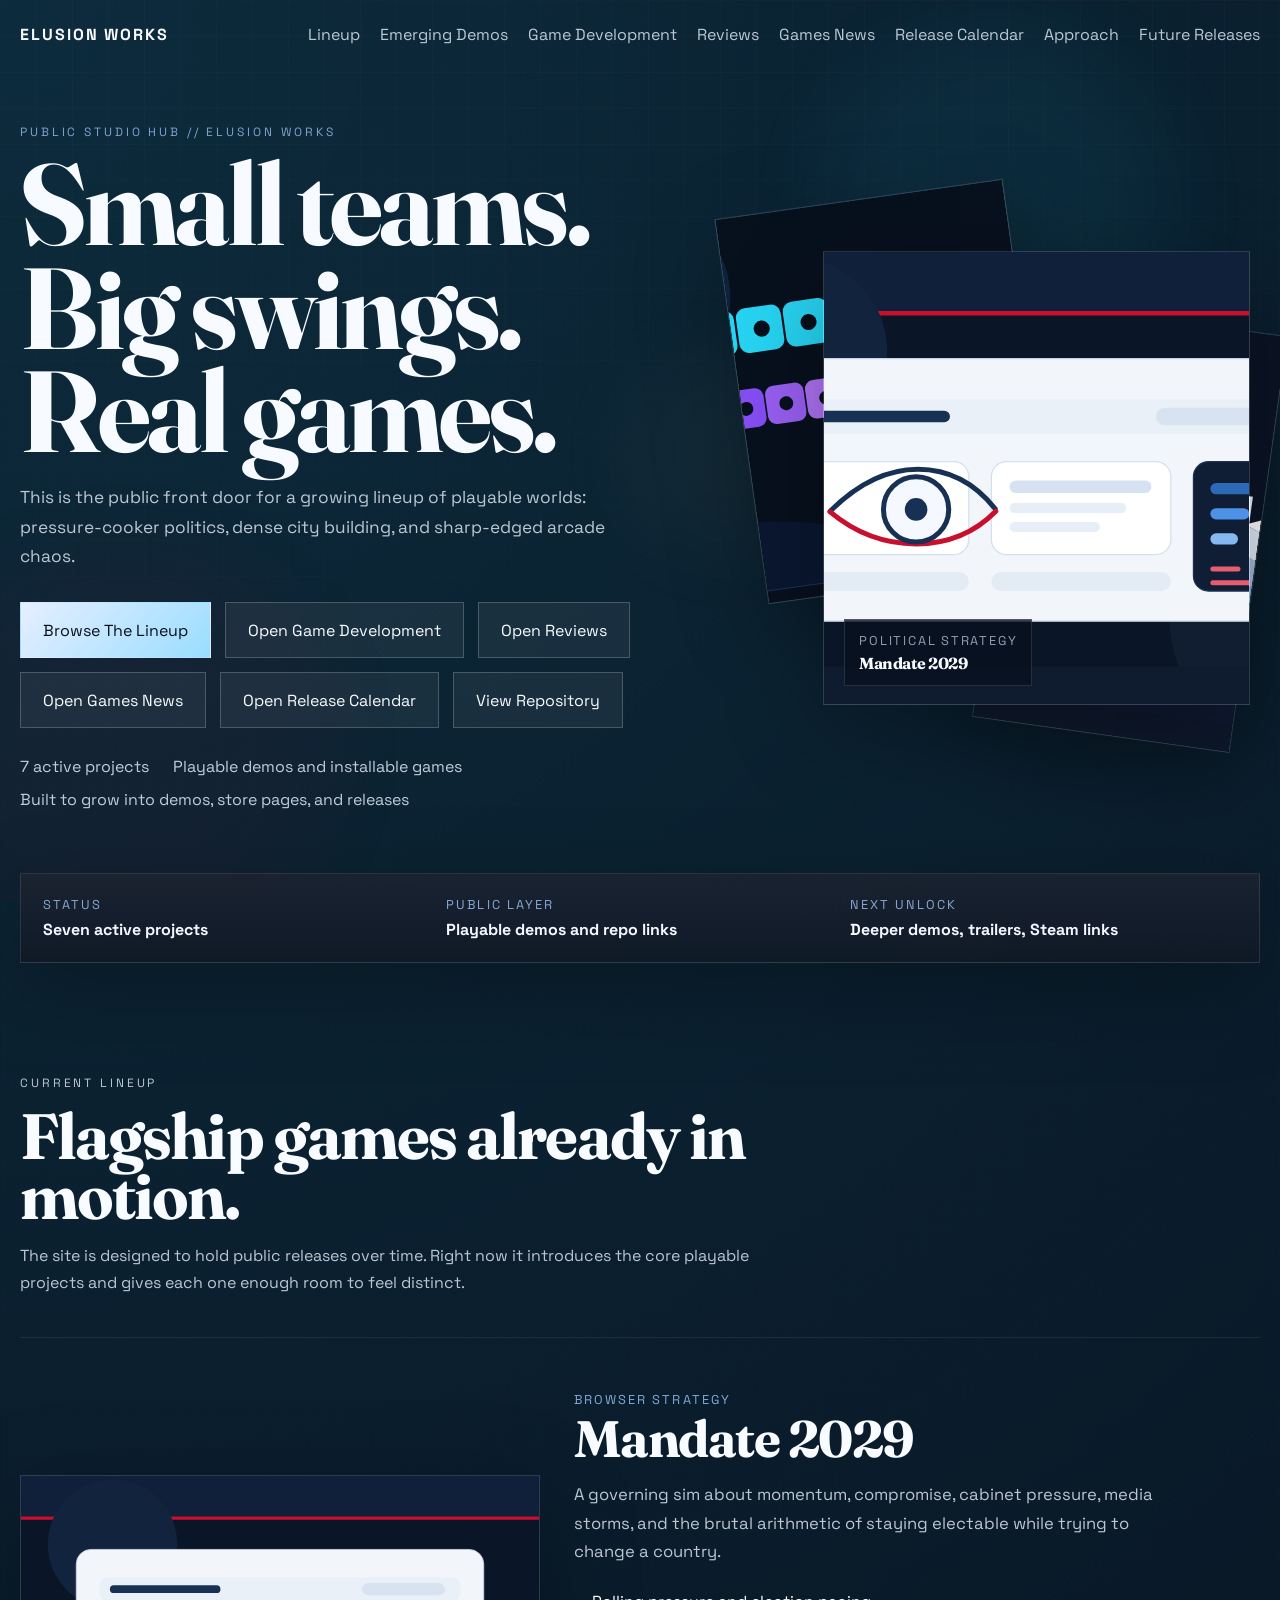
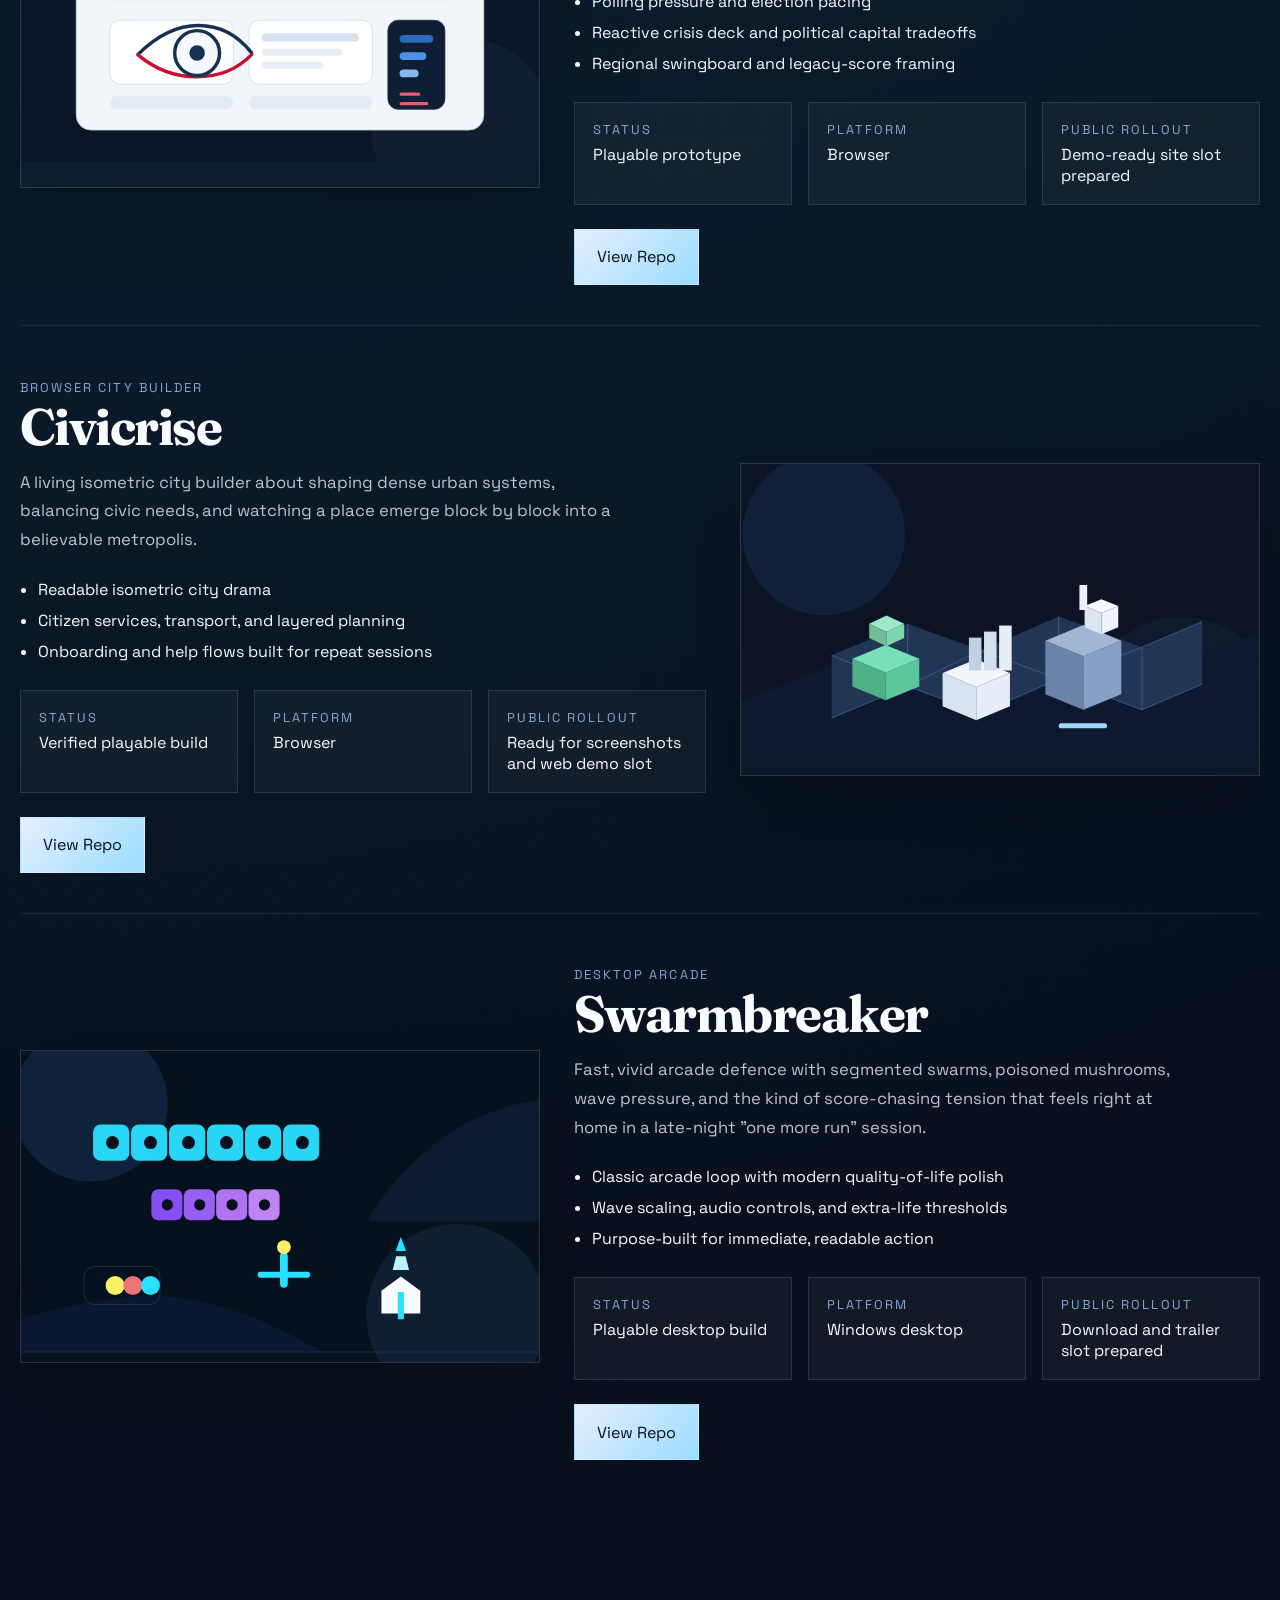
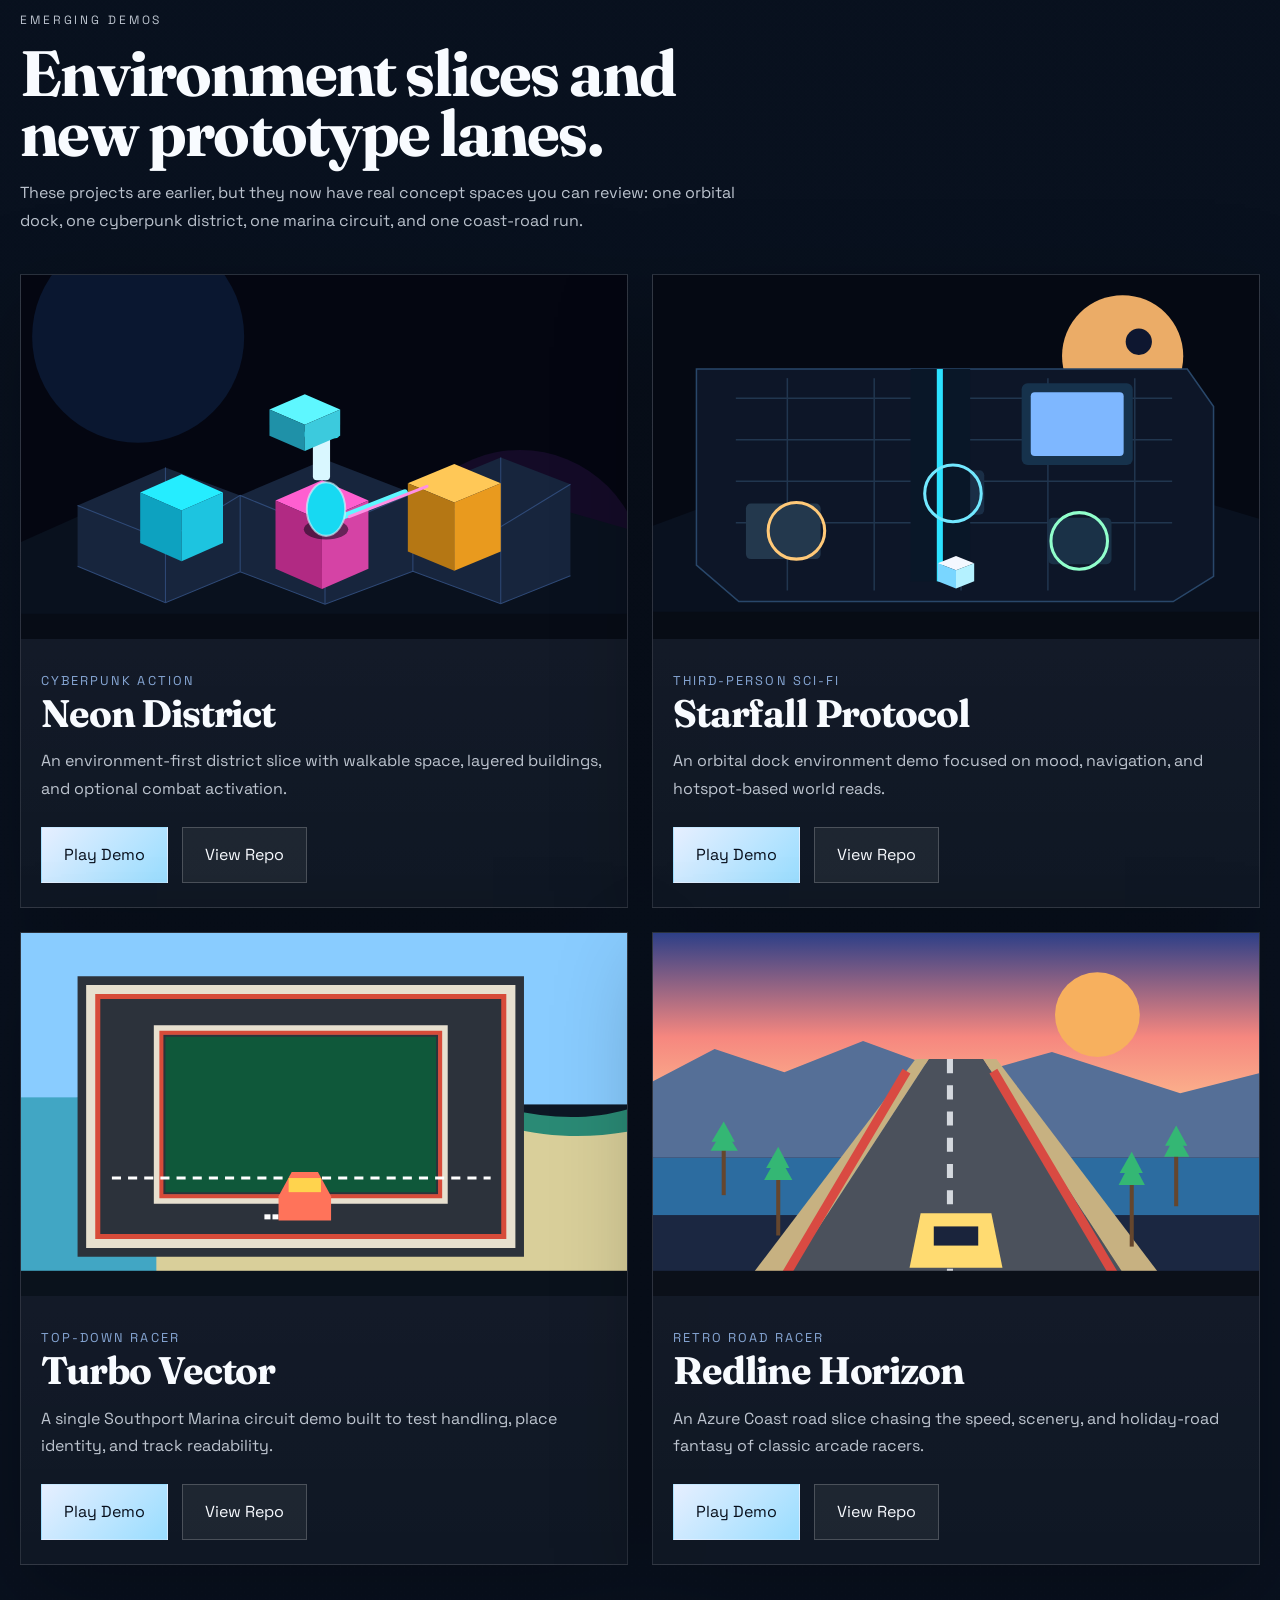
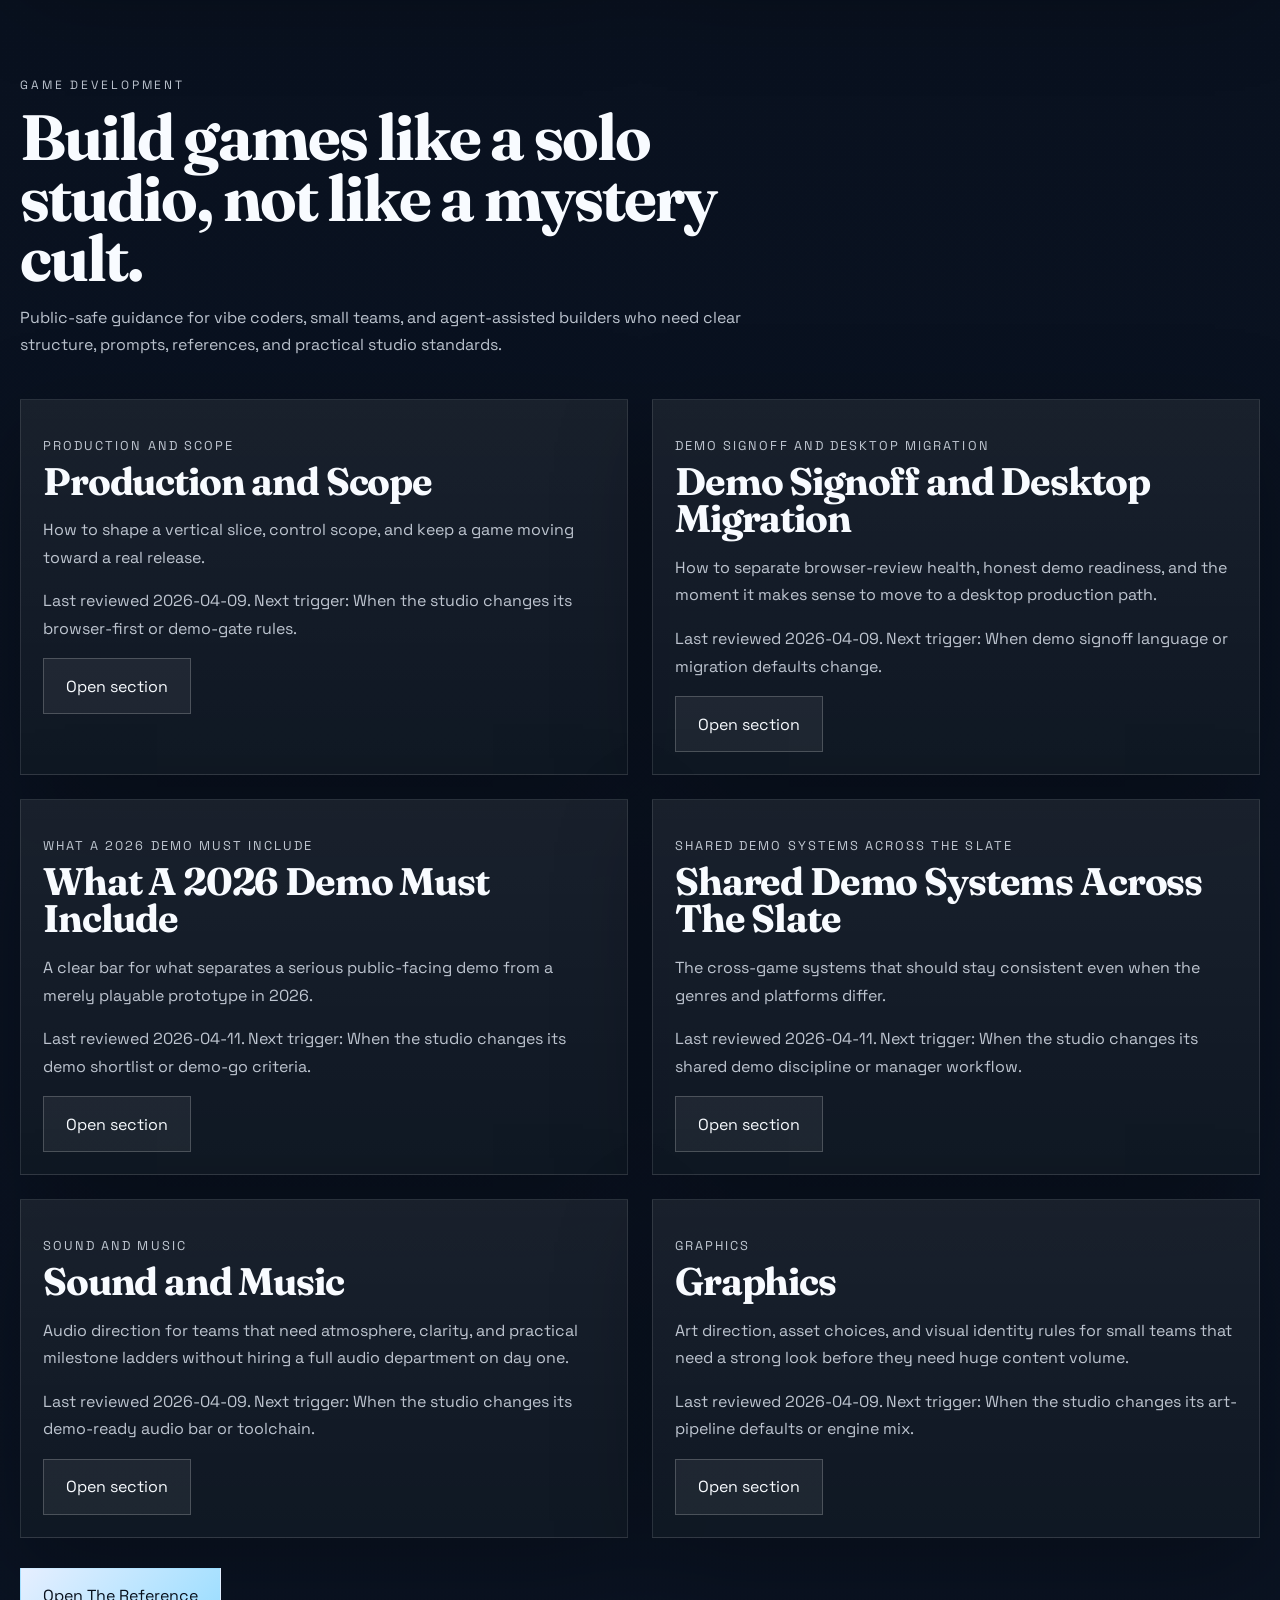
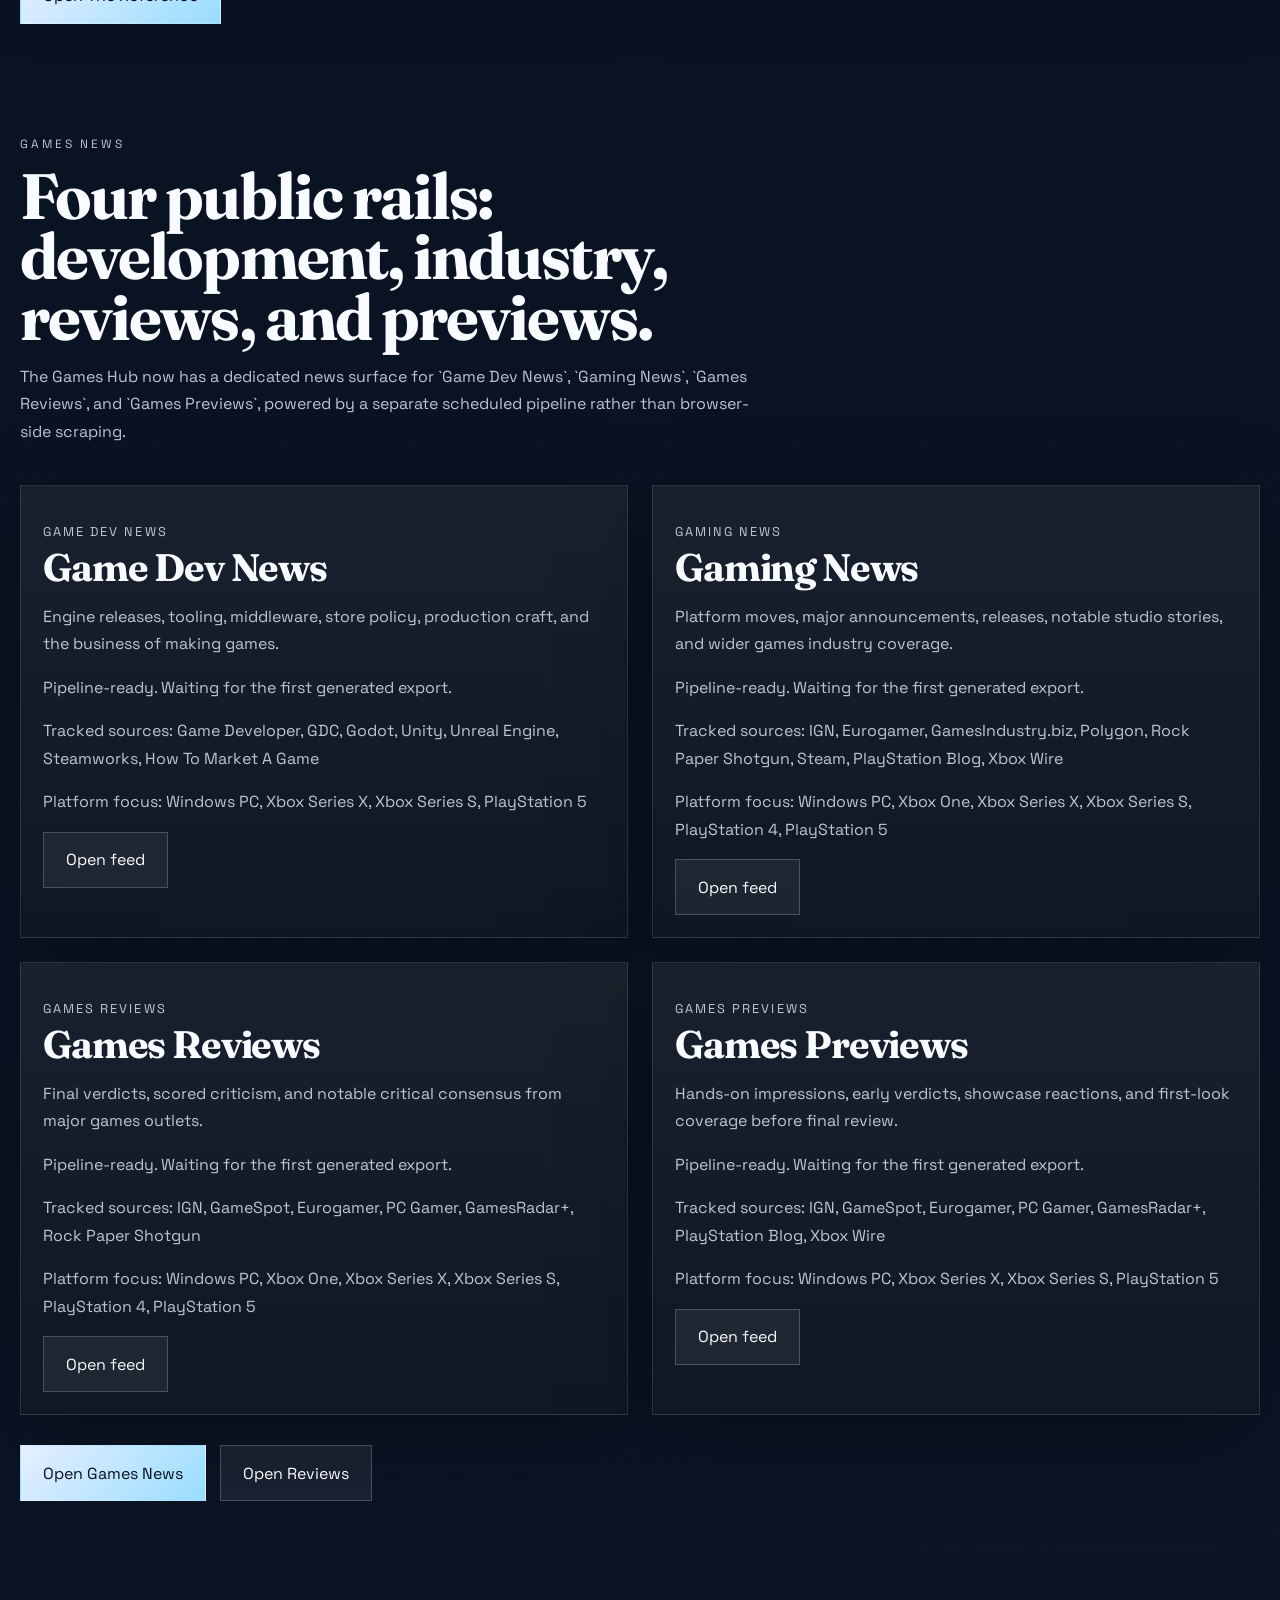
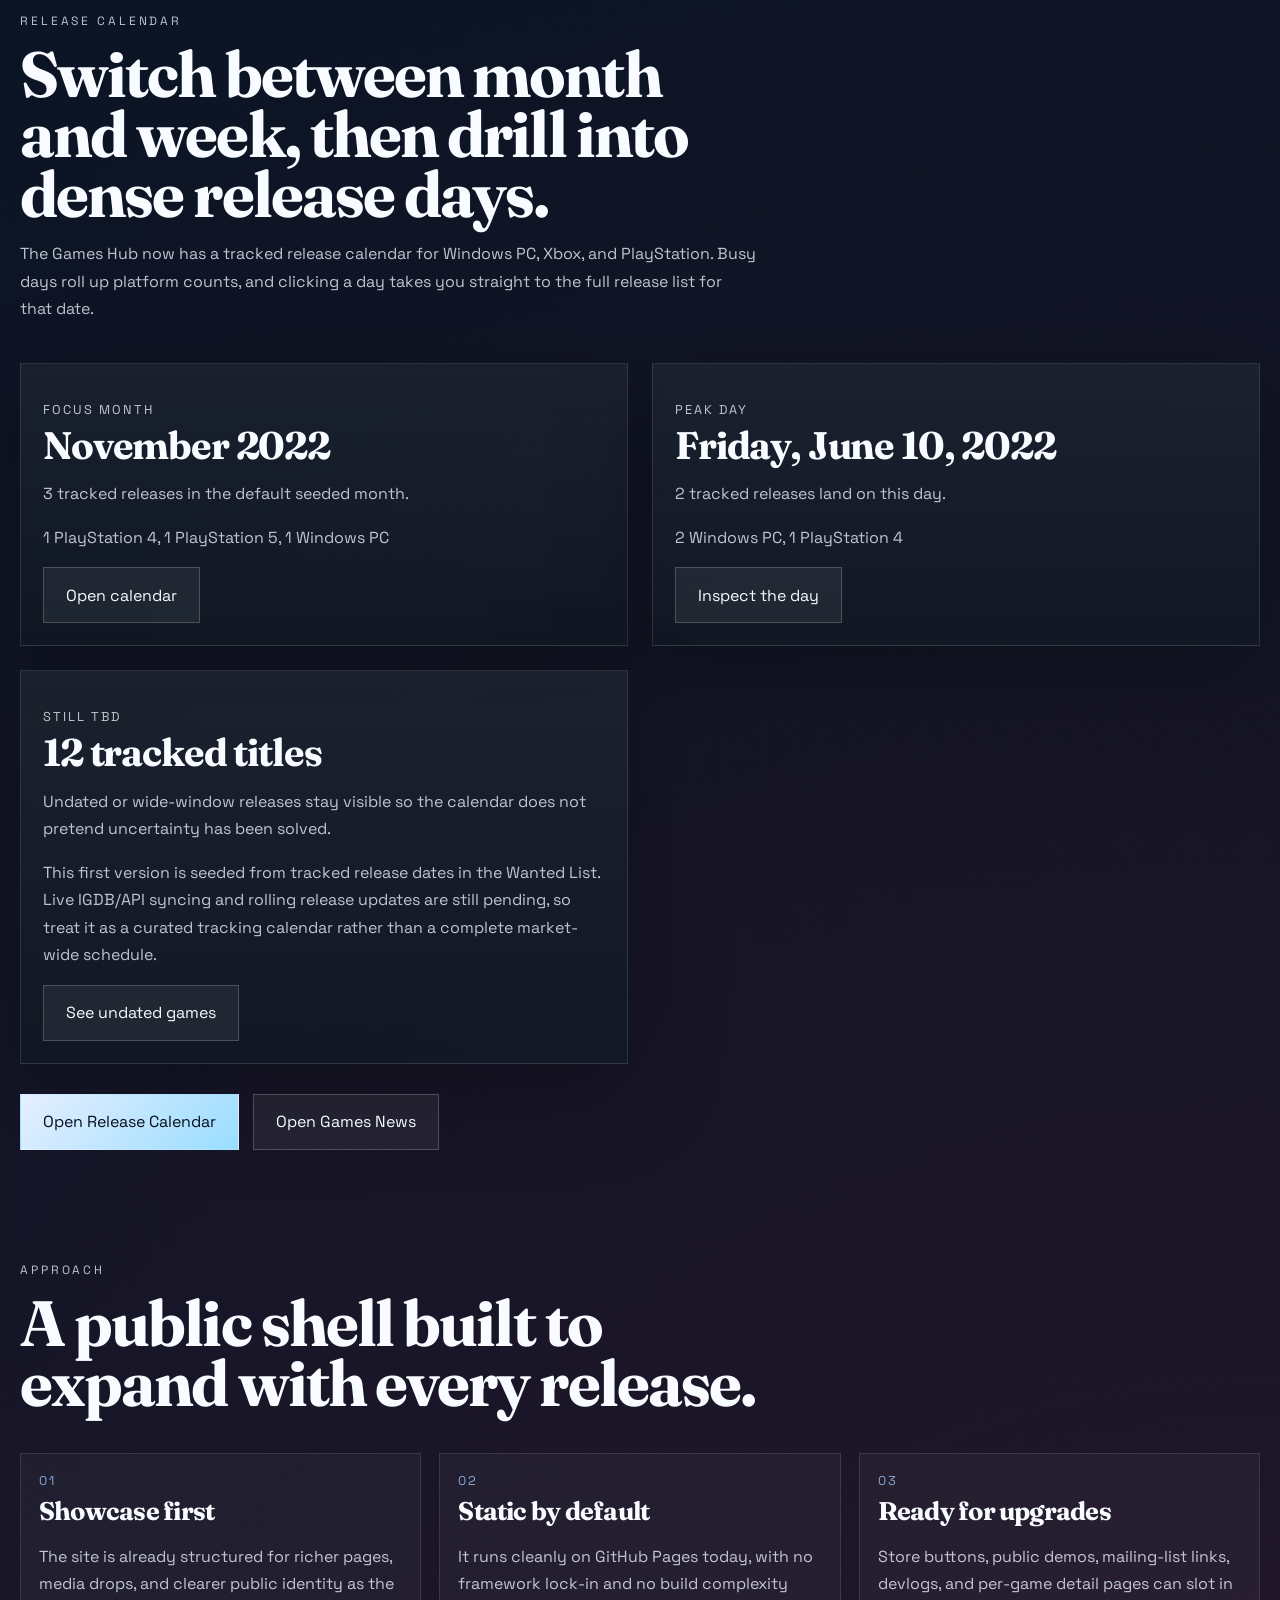
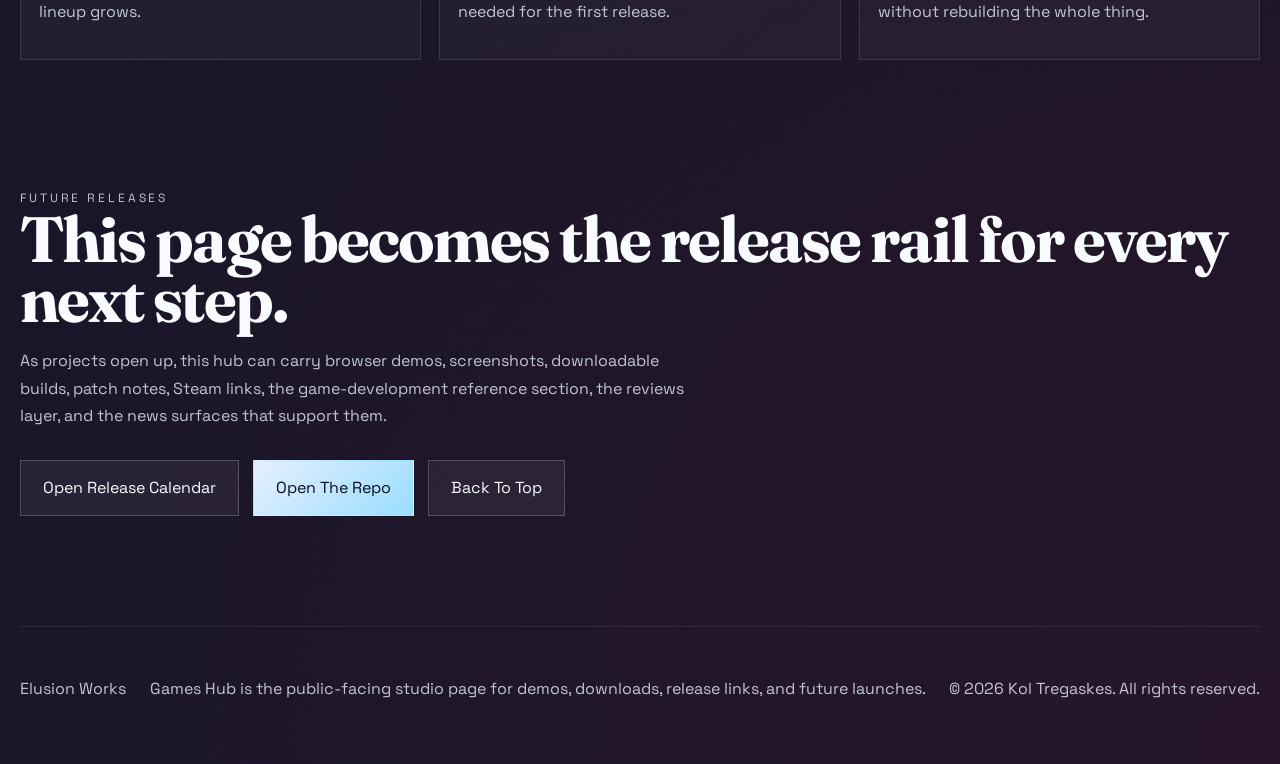
==== commit 9cf5417c: "Add release calendar to Games Hub" ====
--- a/index.html
+++ b/index.html
@@ -43,6 +43,7 @@
         <a href="game-development.html">Game Development</a>
         <a href="reviews.html">Reviews</a>
         <a href="news.html">Games News</a>
+        <a href="calendar.html">Release Calendar</a>
         <a href="#approach">Approach</a>
         <a href="#future">Future Releases</a>
       </nav>
@@ -62,6 +63,7 @@
             <a class="button button--ghost" href="game-development.html">Open Game Development</a>
             <a class="button button--ghost" href="reviews.html">Open Reviews</a>
             <a class="button button--ghost" href="news.html">Open Games News</a>
+            <a class="button button--ghost" href="calendar.html">Open Release Calendar</a>
             <a class="button button--ghost" href="https://github.com/koltregaskes/games-hub">View Repository</a>
           </div>
           <ul class="hero__facts" aria-label="Studio facts">
@@ -320,6 +322,22 @@
         </div>
       </section>
 
+      <section class="news-preview" id="calendar">
+        <div class="section-head" data-reveal>
+          <p class="eyebrow">Release Calendar</p>
+          <h2>Switch between month and week, then drill into dense release days.</h2>
+          <p>
+            The Games Hub now has a tracked release calendar for Windows PC, Xbox, and PlayStation. Busy days roll up
+            platform counts, and clicking a day takes you straight to the full release list for that date.
+          </p>
+        </div>
+        <div class="news-preview__grid" id="calendarPreview" data-reveal></div>
+        <div class="future__actions" data-reveal>
+          <a class="button button--primary" href="calendar.html">Open Release Calendar</a>
+          <a class="button button--ghost" href="news.html">Open Games News</a>
+        </div>
+      </section>
+
       <section class="approach" id="approach">
         <div class="section-head" data-reveal>
           <p class="eyebrow">Approach</p>
@@ -352,6 +370,7 @@
           links, the game-development reference section, the reviews layer, and the news surfaces that support them.
         </p>
         <div class="future__actions">
+          <a class="button button--ghost" href="calendar.html">Open Release Calendar</a>
           <a class="button button--primary" href="https://github.com/koltregaskes/games-hub">Open The Repo</a>
           <a class="button button--ghost" href="#top">Back To Top</a>
         </div>
--- a/styles.css
+++ b/styles.css
@@ -720,6 +720,7 @@
 
 .feed-hero,
 .feed-sources,
+.feed-platforms,
 .empty-state {
   padding: 24px;
 }
@@ -729,6 +730,12 @@
   flex-wrap: wrap;
   gap: 10px;
   margin-top: 12px;
+}
+
+.news-card__pills {
+  display: grid;
+  gap: 10px;
+  margin-top: 18px;
 }
 
 .source-pill {
@@ -751,6 +758,224 @@
 
 .empty-state {
   border: 1px dashed rgba(255, 255, 255, 0.18);
+}
+
+.calendar-page {
+  display: grid;
+  gap: 18px;
+  padding-top: 24px;
+}
+
+.calendar-toolbar,
+.calendar-policy,
+.calendar-detail,
+.calendar-day {
+  border: 1px solid var(--panel-border);
+  background:
+    linear-gradient(180deg, rgba(255, 255, 255, 0.07), rgba(255, 255, 255, 0.03)),
+    rgba(8, 16, 29, 0.82);
+  box-shadow: var(--shadow);
+}
+
+.calendar-toolbar {
+  display: flex;
+  align-items: center;
+  justify-content: space-between;
+  gap: 18px;
+  padding: 20px 22px;
+}
+
+.calendar-toolbar__left,
+.calendar-toolbar__right {
+  display: flex;
+  align-items: center;
+  gap: 14px;
+  flex-wrap: wrap;
+}
+
+.calendar-toolbar__note,
+.calendar-range,
+.calendar-release-item p,
+.calendar-release-item span {
+  margin: 0;
+  color: rgba(233, 240, 250, 0.8);
+  line-height: 1.6;
+}
+
+.calendar-toggle {
+  display: inline-flex;
+  gap: 10px;
+}
+
+.calendar-toggle__button,
+.calendar-nav__button,
+.calendar-day {
+  appearance: none;
+  border: 1px solid rgba(255, 255, 255, 0.14);
+  font: inherit;
+}
+
+.calendar-toggle__button,
+.calendar-nav__button {
+  min-height: 46px;
+  padding: 0 18px;
+  color: var(--text);
+  background: rgba(255, 255, 255, 0.04);
+  cursor: pointer;
+  transition: transform 180ms ease, border-color 180ms ease, background 180ms ease;
+}
+
+.calendar-toggle__button:hover,
+.calendar-toggle__button:focus-visible,
+.calendar-nav__button:hover,
+.calendar-nav__button:focus-visible,
+.calendar-day:hover,
+.calendar-day:focus-visible {
+  transform: translateY(-1px);
+  border-color: rgba(143, 216, 255, 0.48);
+  outline: none;
+}
+
+.calendar-toggle__button.is-active {
+  color: #08101d;
+  background: linear-gradient(135deg, #dfe9ff, #95dbff);
+  border-color: transparent;
+}
+
+.calendar-policy {
+  padding: 22px;
+}
+
+.calendar-weekdays {
+  display: grid;
+  grid-template-columns: repeat(7, minmax(0, 1fr));
+  gap: 12px;
+  color: rgba(163, 201, 255, 0.82);
+  text-transform: uppercase;
+  letter-spacing: 0.14em;
+  font-size: 0.78rem;
+}
+
+.calendar-weekdays span {
+  padding: 0 4px;
+}
+
+.calendar-grid {
+  display: grid;
+  grid-template-columns: repeat(7, minmax(0, 1fr));
+  gap: 12px;
+}
+
+.calendar-day {
+  display: grid;
+  gap: 10px;
+  min-height: 168px;
+  padding: 16px;
+  color: var(--text);
+  text-align: left;
+  cursor: pointer;
+}
+
+.calendar-day.is-empty {
+  background:
+    linear-gradient(180deg, rgba(255, 255, 255, 0.045), rgba(255, 255, 255, 0.02)),
+    rgba(8, 16, 29, 0.76);
+}
+
+.calendar-day.is-active {
+  border-color: rgba(143, 216, 255, 0.24);
+}
+
+.calendar-day.is-busy {
+  border-color: rgba(255, 209, 124, 0.38);
+  background:
+    linear-gradient(180deg, rgba(255, 209, 124, 0.11), rgba(255, 255, 255, 0.03)),
+    rgba(8, 16, 29, 0.84);
+}
+
+.calendar-day.is-heavy {
+  border-color: rgba(255, 143, 151, 0.42);
+  background:
+    linear-gradient(180deg, rgba(255, 143, 151, 0.12), rgba(255, 255, 255, 0.03)),
+    rgba(8, 16, 29, 0.84);
+}
+
+.calendar-day.is-selected {
+  box-shadow: 0 0 0 1px rgba(143, 216, 255, 0.7), var(--shadow);
+}
+
+.calendar-day.is-outside-month {
+  opacity: 0.58;
+}
+
+.calendar-day__date {
+  color: rgba(163, 201, 255, 0.9);
+  font-size: 0.86rem;
+  letter-spacing: 0.08em;
+  text-transform: uppercase;
+}
+
+.calendar-day__count {
+  font-family: "Fraunces", serif;
+  font-size: 1.35rem;
+  line-height: 1.05;
+}
+
+.calendar-day__platforms {
+  display: grid;
+  gap: 6px;
+  color: rgba(233, 240, 250, 0.78);
+  font-size: 0.92rem;
+  line-height: 1.45;
+}
+
+.calendar-detail {
+  padding: 24px;
+}
+
+.calendar-detail__head {
+  display: flex;
+  align-items: end;
+  justify-content: space-between;
+  gap: 18px;
+  margin-bottom: 18px;
+}
+
+.calendar-detail__head h2 {
+  margin: 0;
+  font-family: "Fraunces", serif;
+  letter-spacing: -0.03em;
+  font-size: clamp(2rem, 4vw, 3rem);
+}
+
+.calendar-release-list {
+  display: grid;
+  gap: 14px;
+  margin: 18px 0 0;
+  padding: 0;
+  list-style: none;
+}
+
+.calendar-release-item {
+  display: flex;
+  align-items: start;
+  justify-content: space-between;
+  gap: 16px;
+  padding: 16px 18px;
+  border: 1px solid rgba(255, 255, 255, 0.08);
+  background: rgba(255, 255, 255, 0.04);
+}
+
+.calendar-release-item strong {
+  display: block;
+  margin-bottom: 6px;
+  font-size: 1.05rem;
+}
+
+.calendar-undated {
+  margin-top: 22px;
+  padding-top: 22px;
+  border-top: 1px solid rgba(255, 255, 255, 0.08);
 }
 
 .future {
@@ -861,6 +1086,22 @@
     grid-template-columns: 1fr;
   }
 
+  .calendar-grid,
+  .calendar-weekdays {
+    grid-template-columns: repeat(2, minmax(0, 1fr));
+  }
+
+  .calendar-toolbar,
+  .calendar-detail__head,
+  .calendar-release-item {
+    display: grid;
+    grid-template-columns: 1fr;
+  }
+
+  .calendar-day {
+    min-height: 0;
+  }
+
   .news-tab {
     width: 100%;
   }
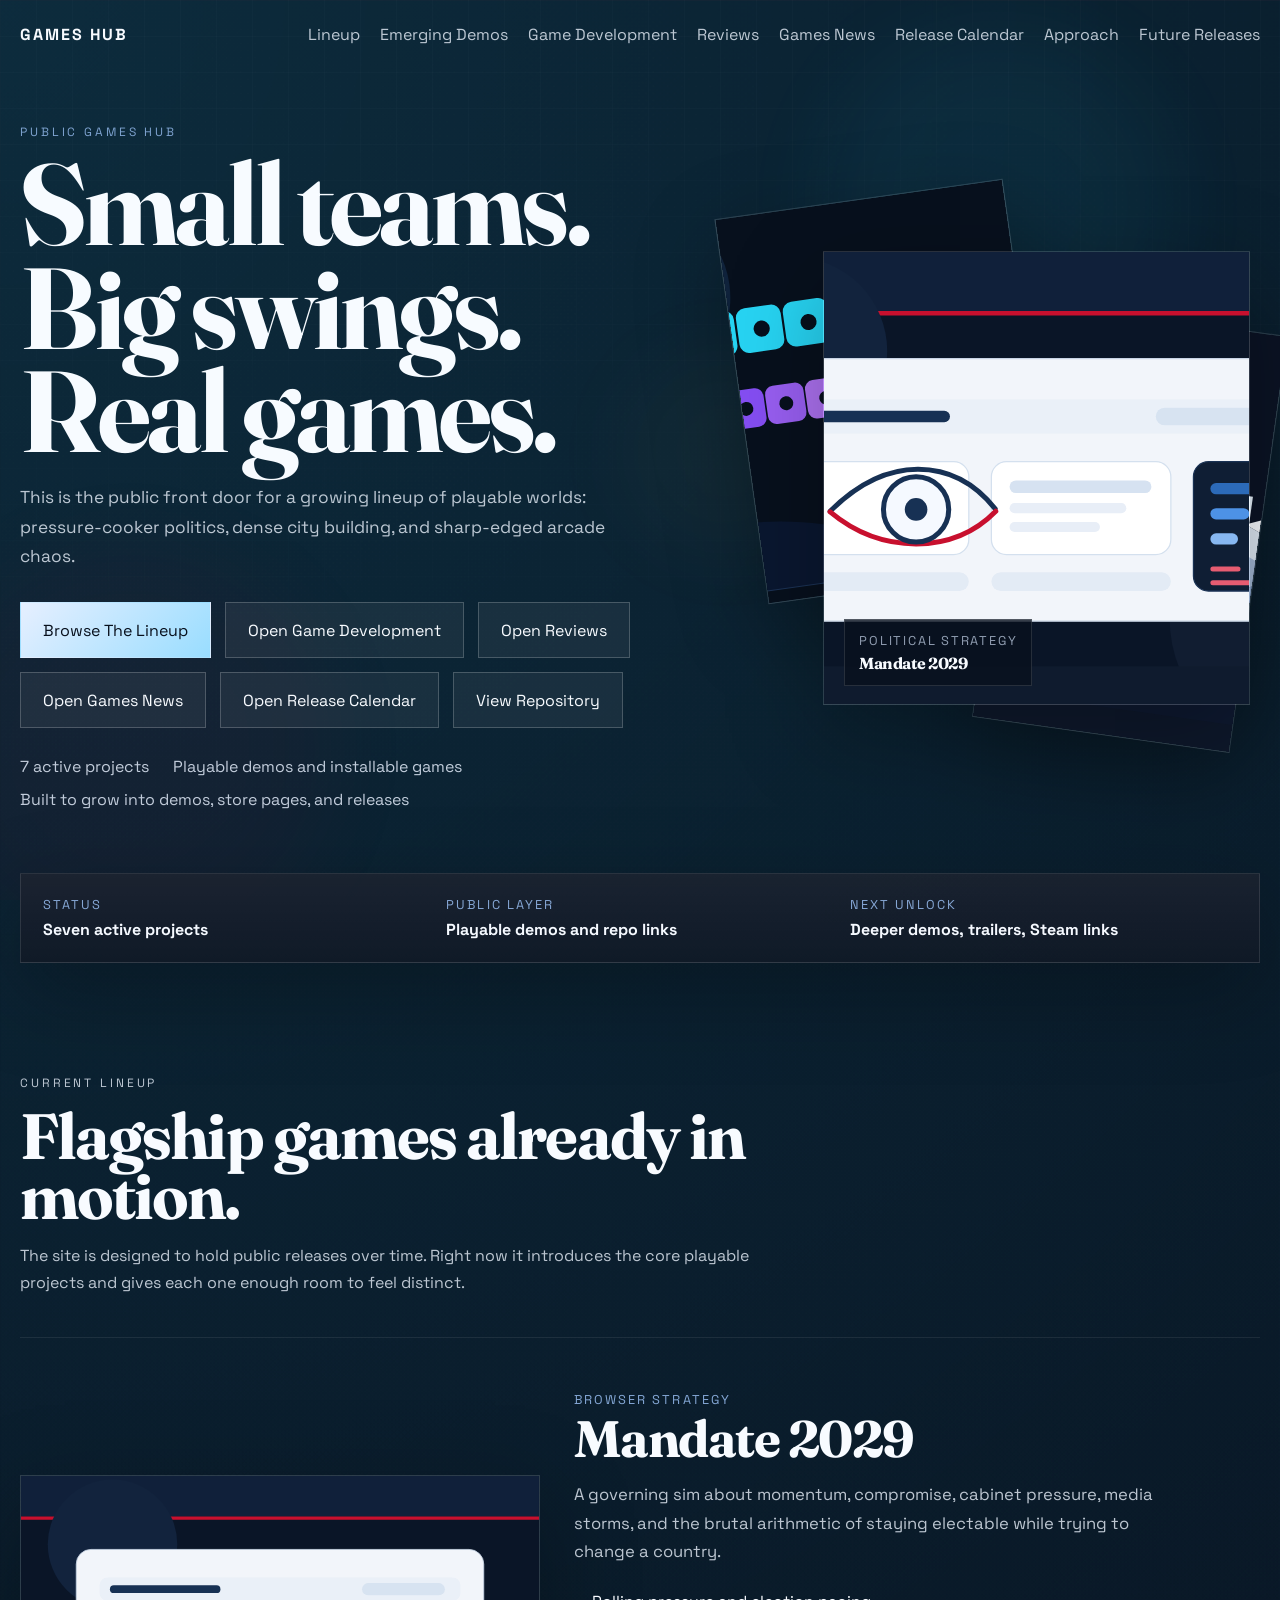
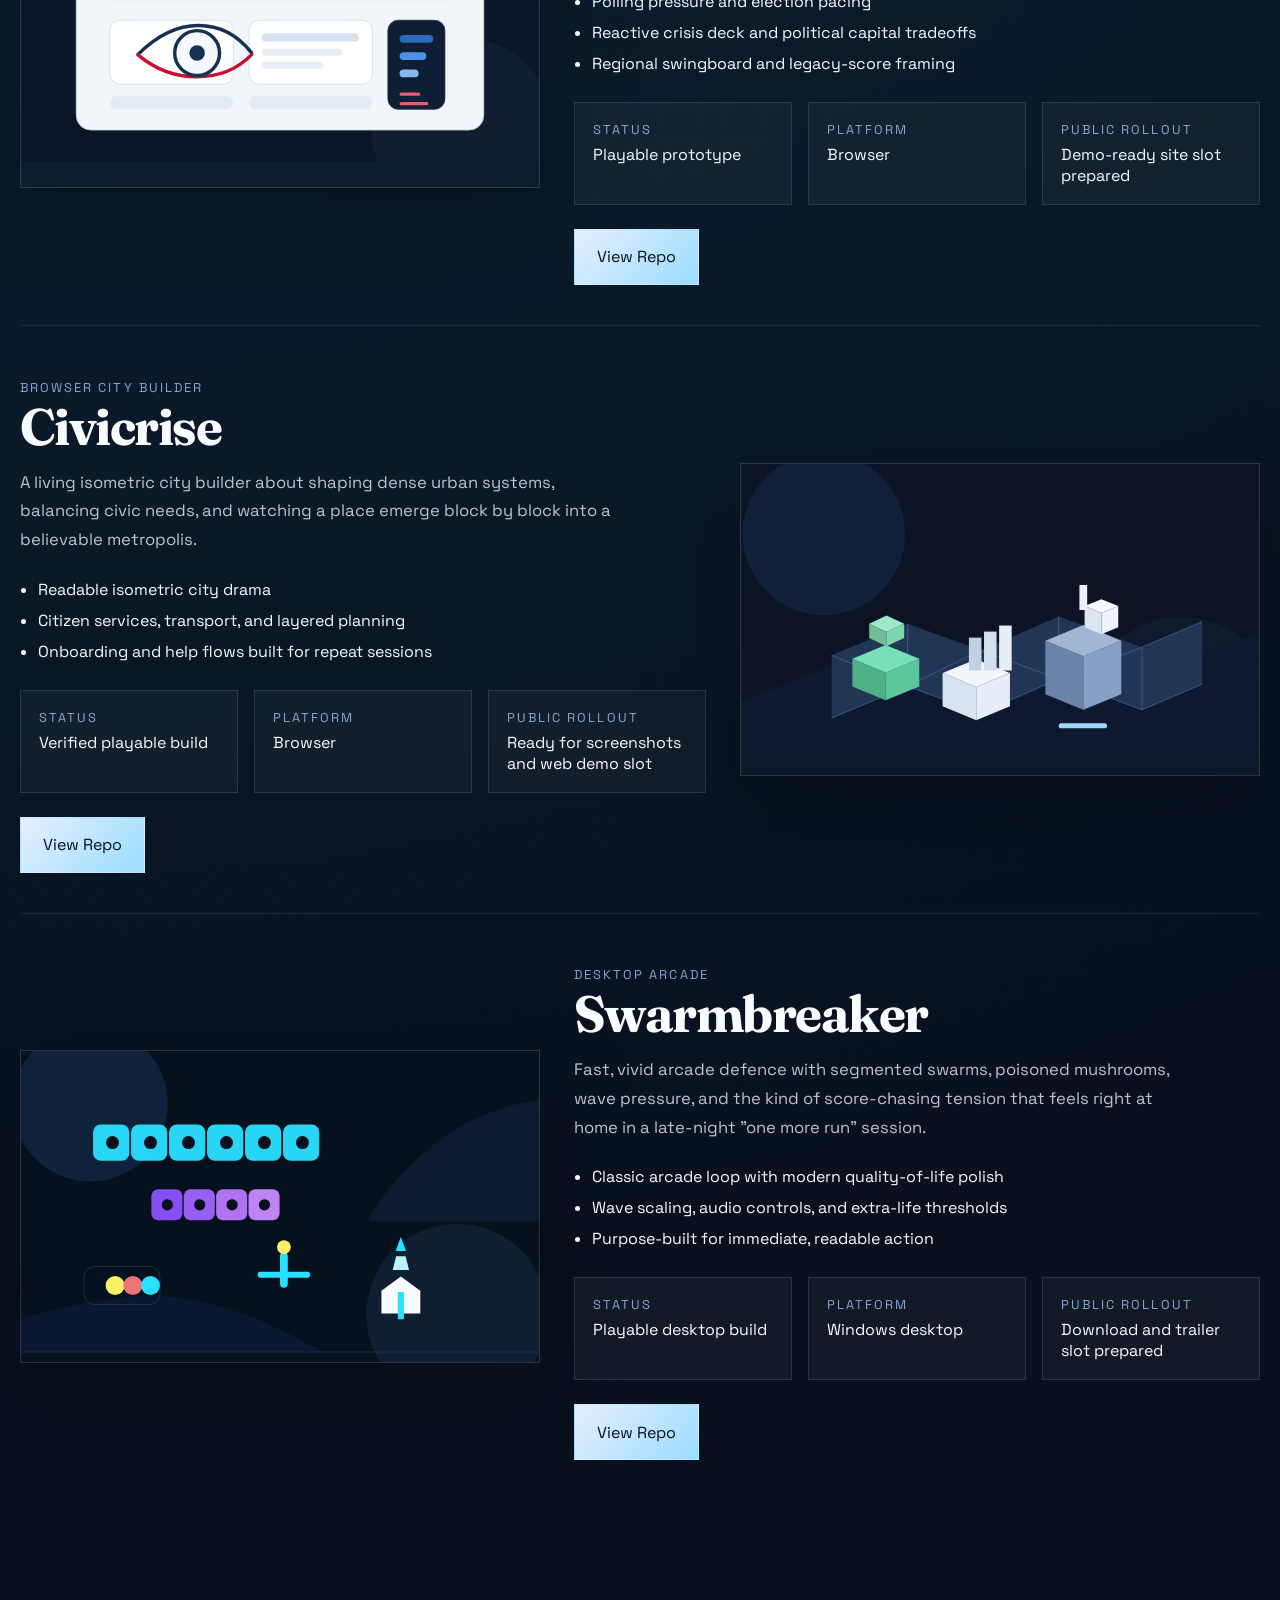
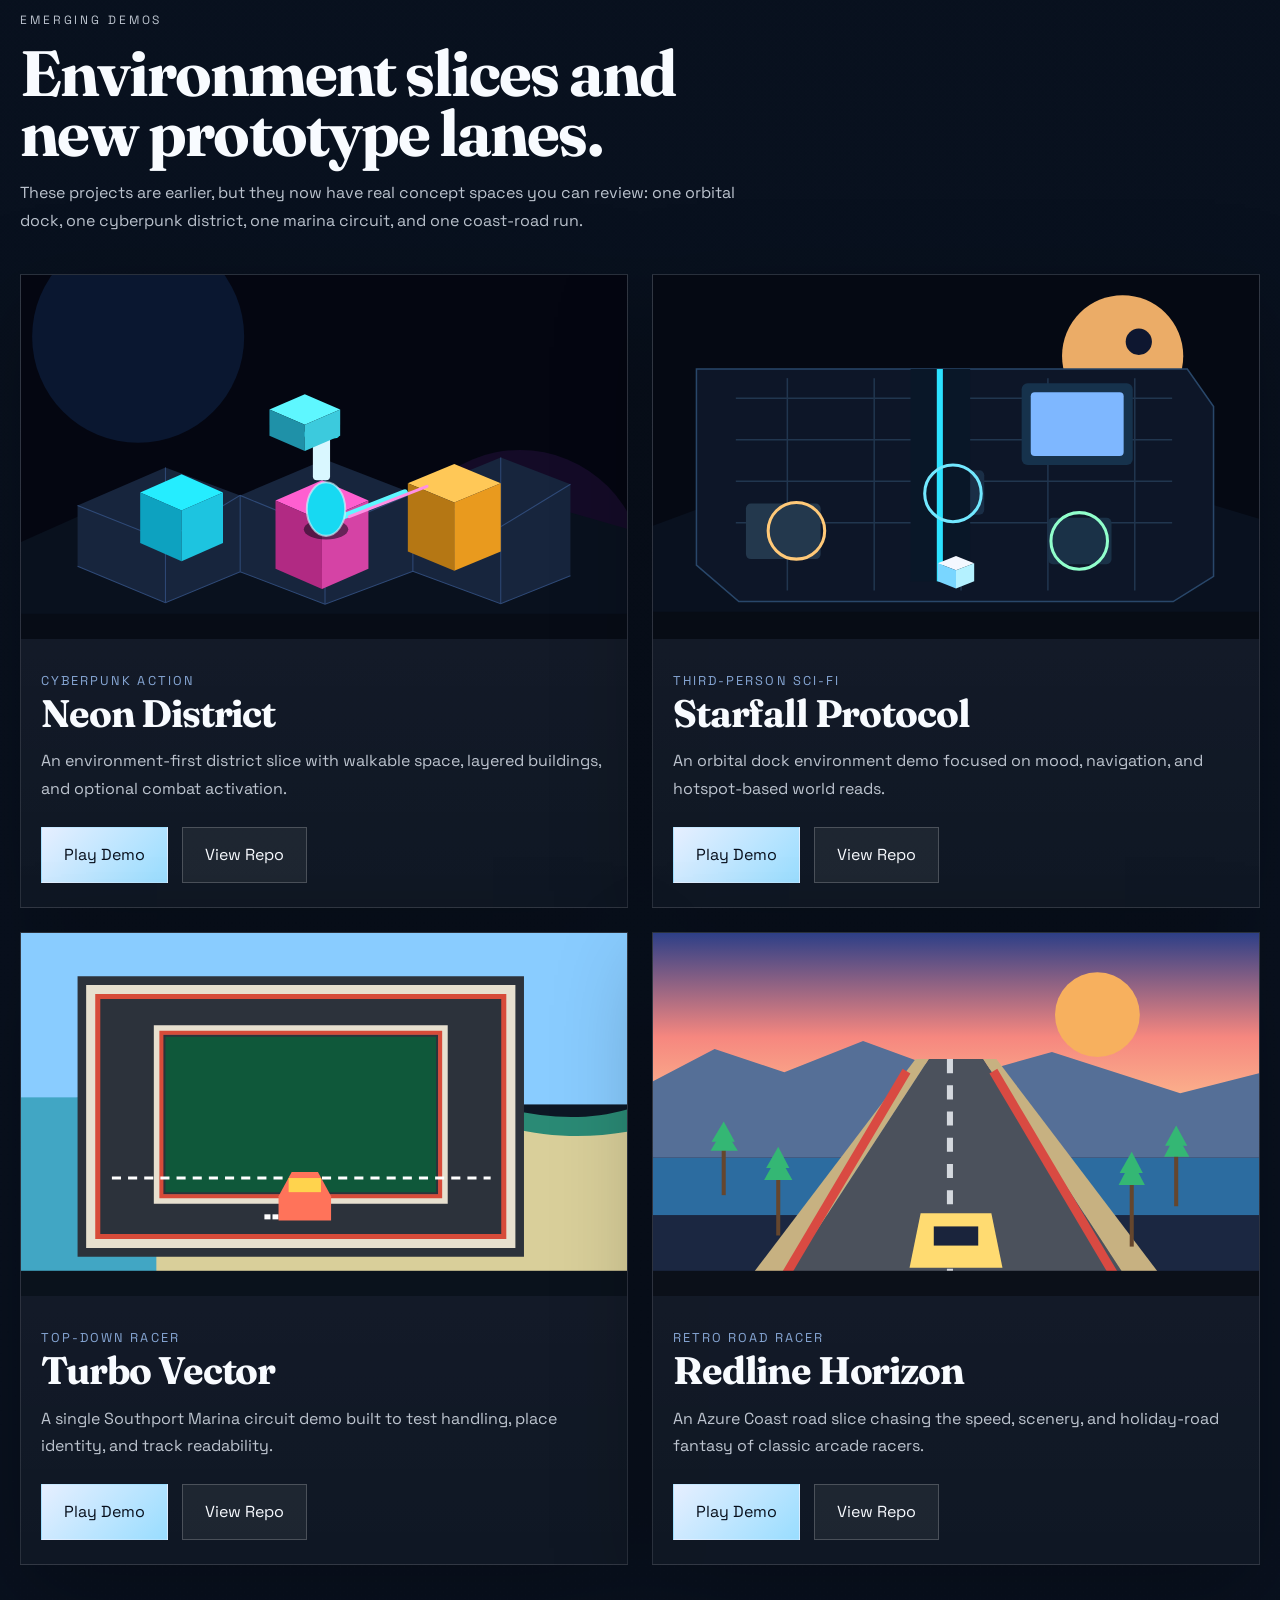
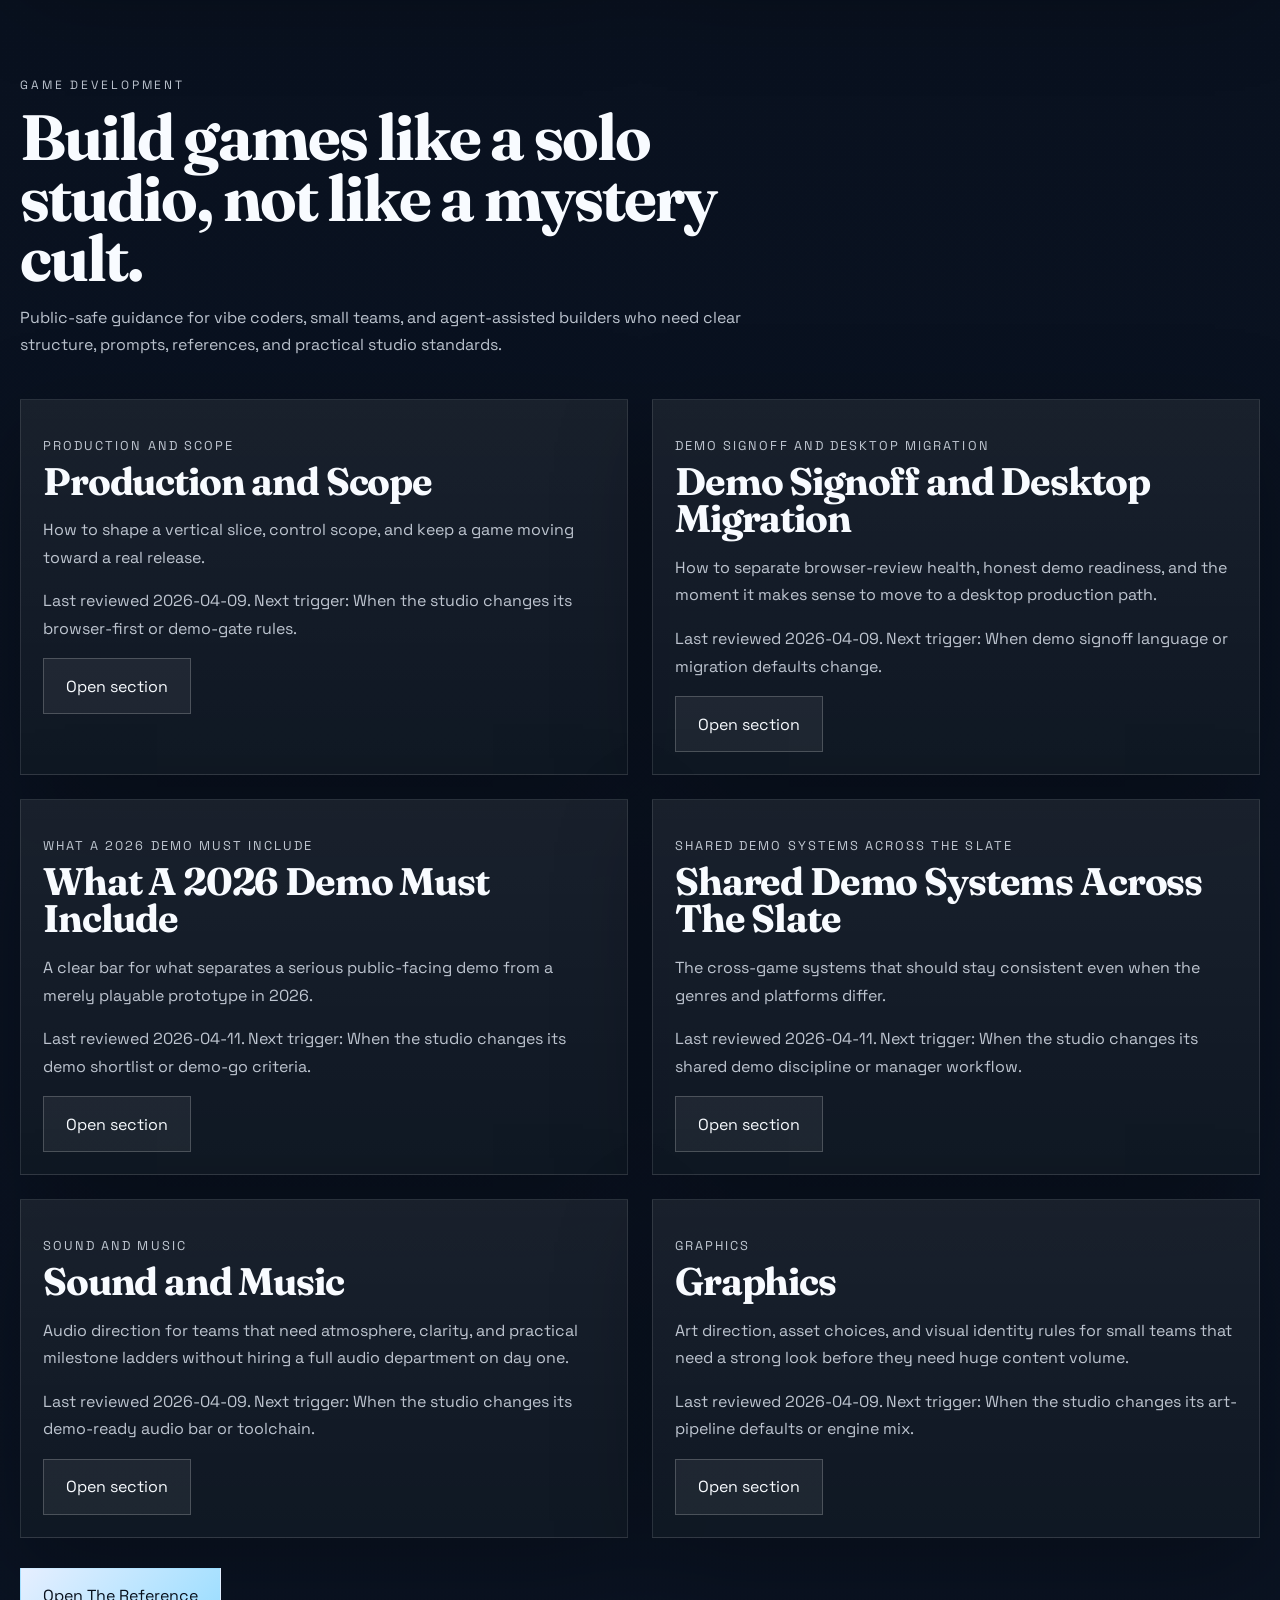
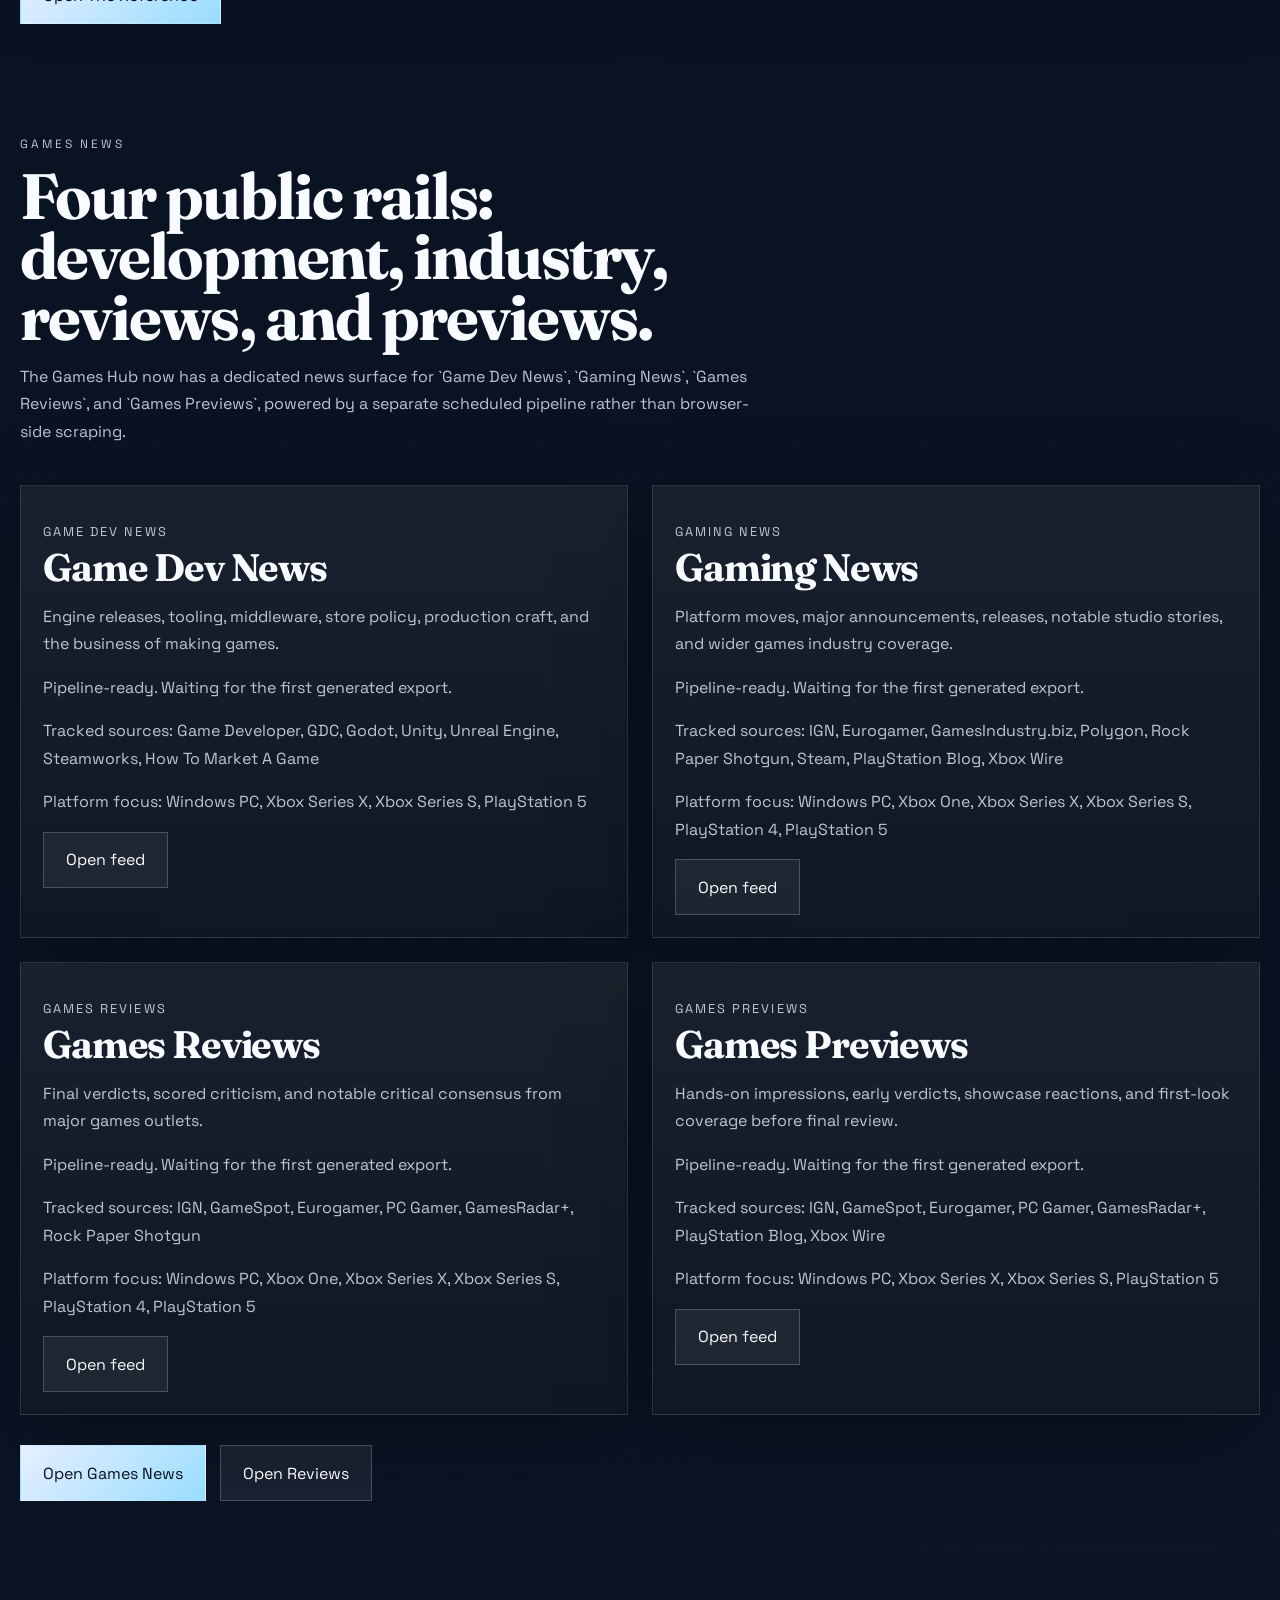
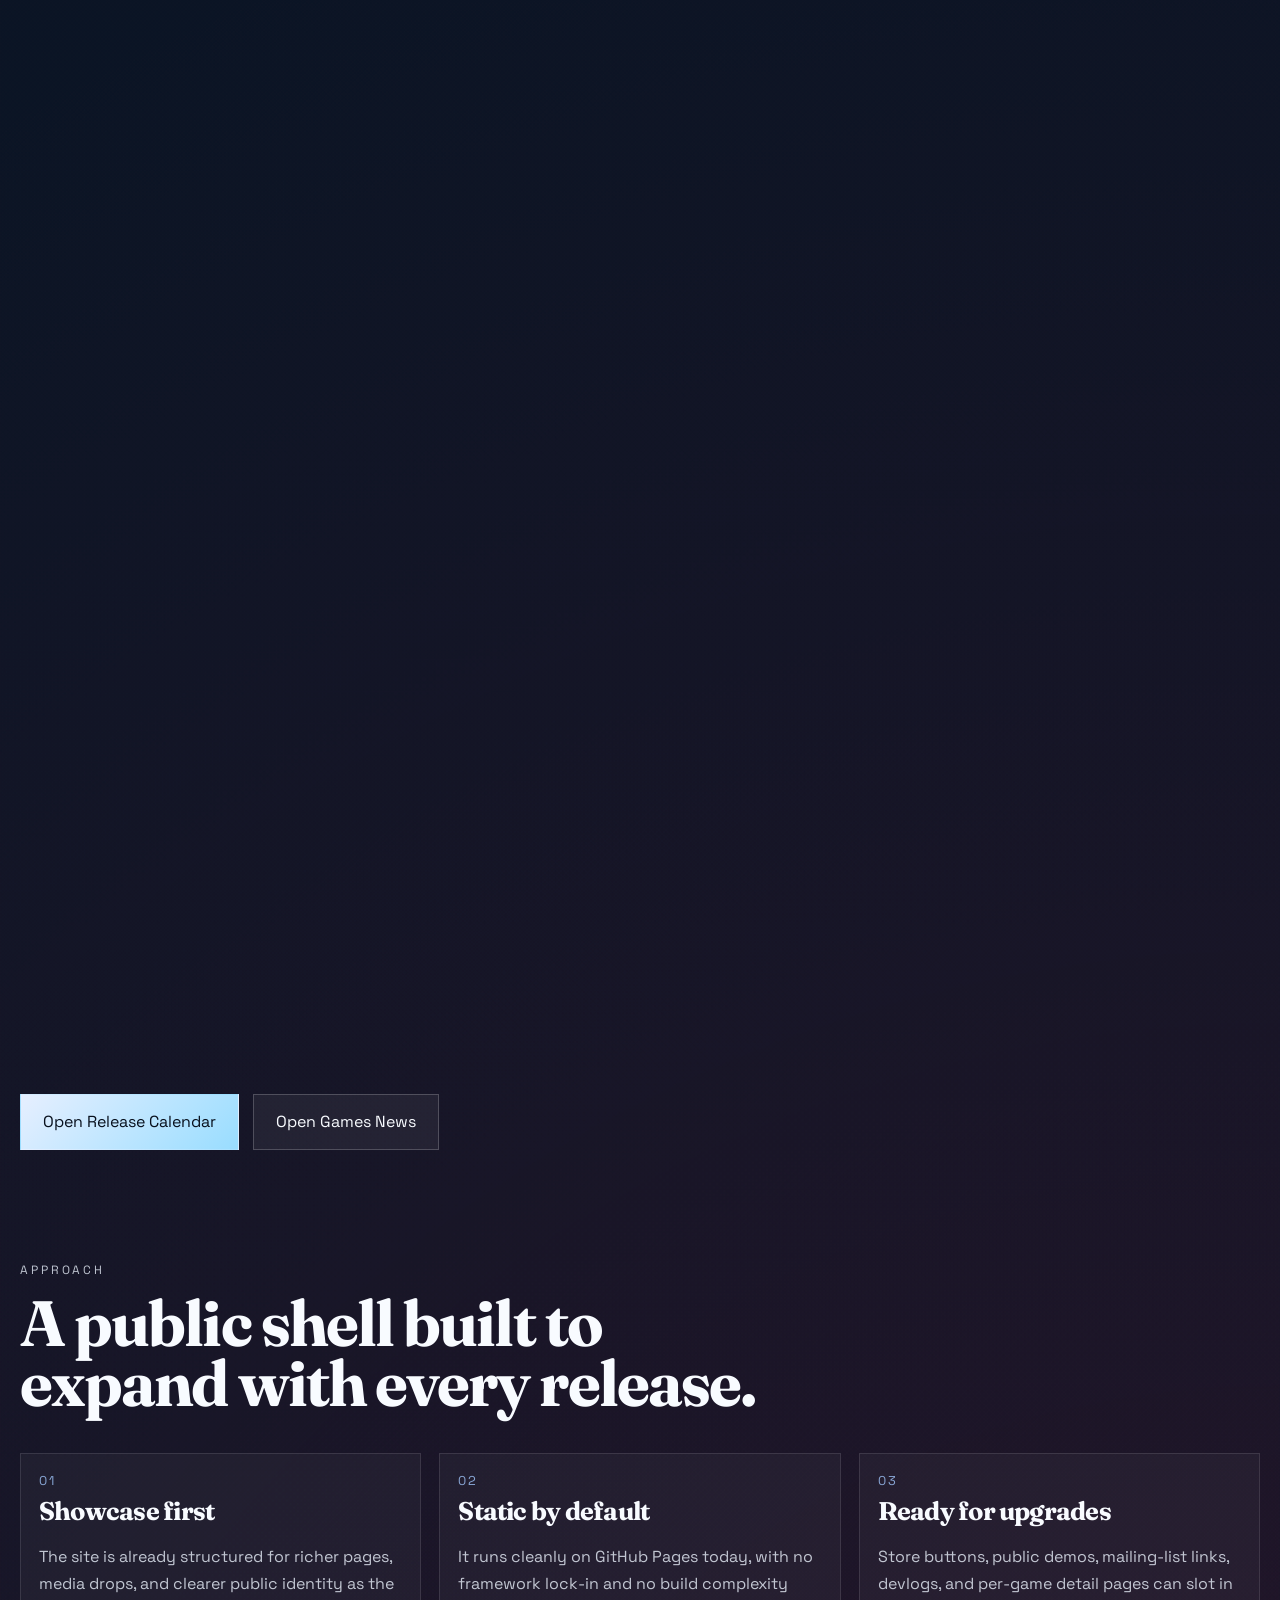
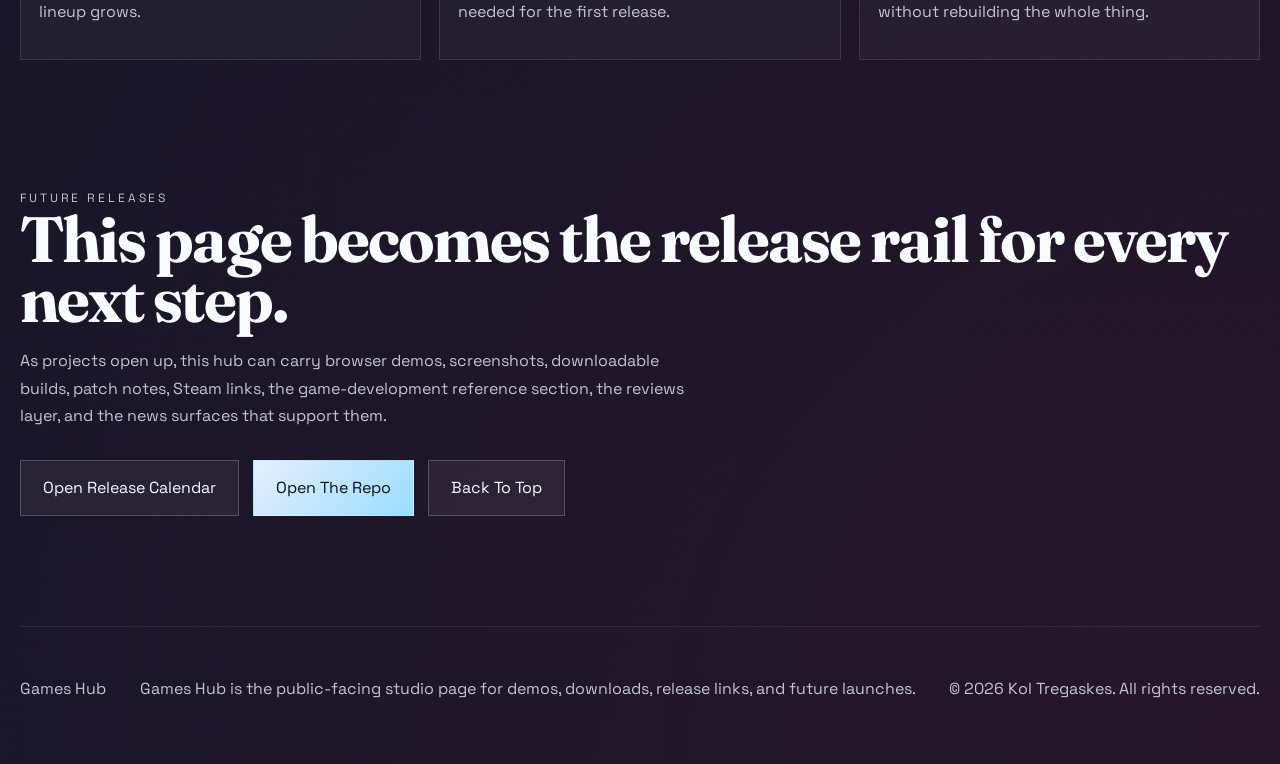
==== commit bdfef977: "Rename hub branding to Games Hub" ====
--- a/index.html
+++ b/index.html
@@ -3,15 +3,15 @@
   <head>
     <meta charset="UTF-8" />
     <meta name="viewport" content="width=device-width, initial-scale=1.0" />
-    <title>Elusion Works // Games Hub</title>
+    <title>Games Hub</title>
     <meta
       name="description"
-      content="Elusion Works presents a public-facing games hub for seven active projects across strategy, city building, cyberpunk action, and arcade racing."
+      content="A public-facing games hub for seven active projects across strategy, city building, cyberpunk action, and arcade racing."
     />
-    <meta property="og:title" content="Games Hub by Elusion Works" />
+    <meta property="og:title" content="Games Hub" />
     <meta
       property="og:description"
-      content="Seven active projects, playable demos, repo links, and a studio hub built by Elusion Works to grow into real launches."
+      content="Seven active projects, playable demos, repo links, and a games hub built to grow into real launches."
     />
     <meta property="og:type" content="website" />
     <meta property="og:url" content="https://koltregaskes.github.io/games-hub/" />
@@ -36,7 +36,7 @@
     </div>
 
     <header class="site-header">
-      <a class="site-brand" href="#top">Elusion Works</a>
+      <a class="site-brand" href="#top">Games Hub</a>
       <nav class="site-nav" aria-label="Primary">
         <a href="#lineup">Lineup</a>
         <a href="#emerging">Emerging Demos</a>
@@ -52,7 +52,7 @@
     <main id="top">
       <section class="hero">
         <div class="hero__copy" data-reveal>
-          <p class="eyebrow">Public Studio Hub // Elusion Works</p>
+          <p class="eyebrow">Public Games Hub</p>
           <h1>Small teams. Big swings. Real games.</h1>
           <p class="hero__lede">
             This is the public front door for a growing lineup of playable worlds: pressure-cooker politics, dense city
@@ -378,7 +378,7 @@
     </main>
 
     <footer class="site-footer">
-      <p>Elusion Works</p>
+      <p>Games Hub</p>
       <p>Games Hub is the public-facing studio page for demos, downloads, release links, and future launches.</p>
       <p>&copy; 2026 Kol Tregaskes. All rights reserved.</p>
     </footer>
--- a/styles.css
+++ b/styles.css
@@ -844,6 +844,8 @@
 
 .calendar-policy {
   padding: 22px;
+  display: grid;
+  gap: 16px;
 }
 
 .calendar-weekdays {
@@ -970,6 +972,28 @@
   display: block;
   margin-bottom: 6px;
   font-size: 1.05rem;
+}
+
+.calendar-release-item--event {
+  border-color: rgba(143, 216, 255, 0.22);
+  background: rgba(143, 216, 255, 0.06);
+}
+
+.calendar-release-item--event span a,
+.calendar-release-item strong a {
+  color: #bfe9ff;
+}
+
+.calendar-release-item__links {
+  display: flex;
+  flex-wrap: wrap;
+  gap: 8px;
+  justify-content: flex-end;
+  align-items: center;
+}
+
+.calendar-events {
+  margin-top: 18px;
 }
 
 .calendar-undated {
@@ -1098,6 +1122,10 @@
     grid-template-columns: 1fr;
   }
 
+  .calendar-release-item__links {
+    justify-content: flex-start;
+  }
+
   .calendar-day {
     min-height: 0;
   }
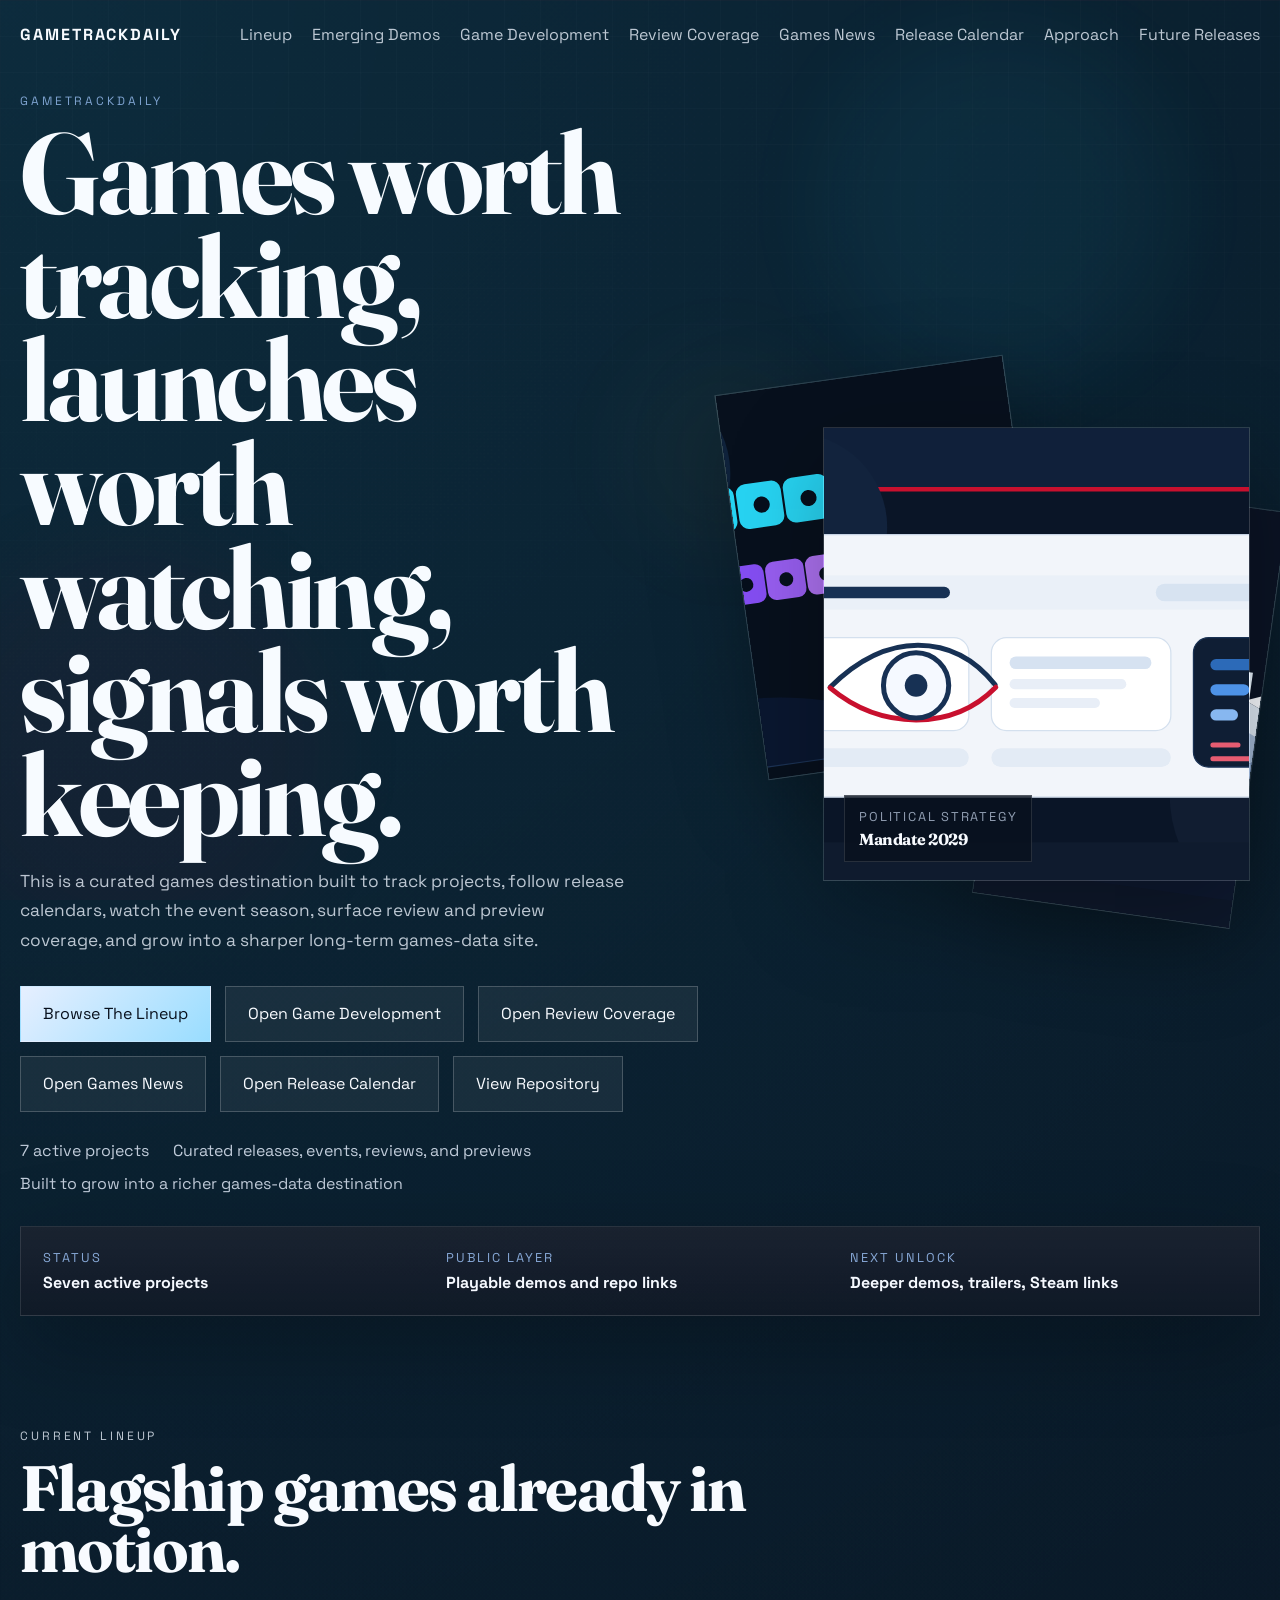
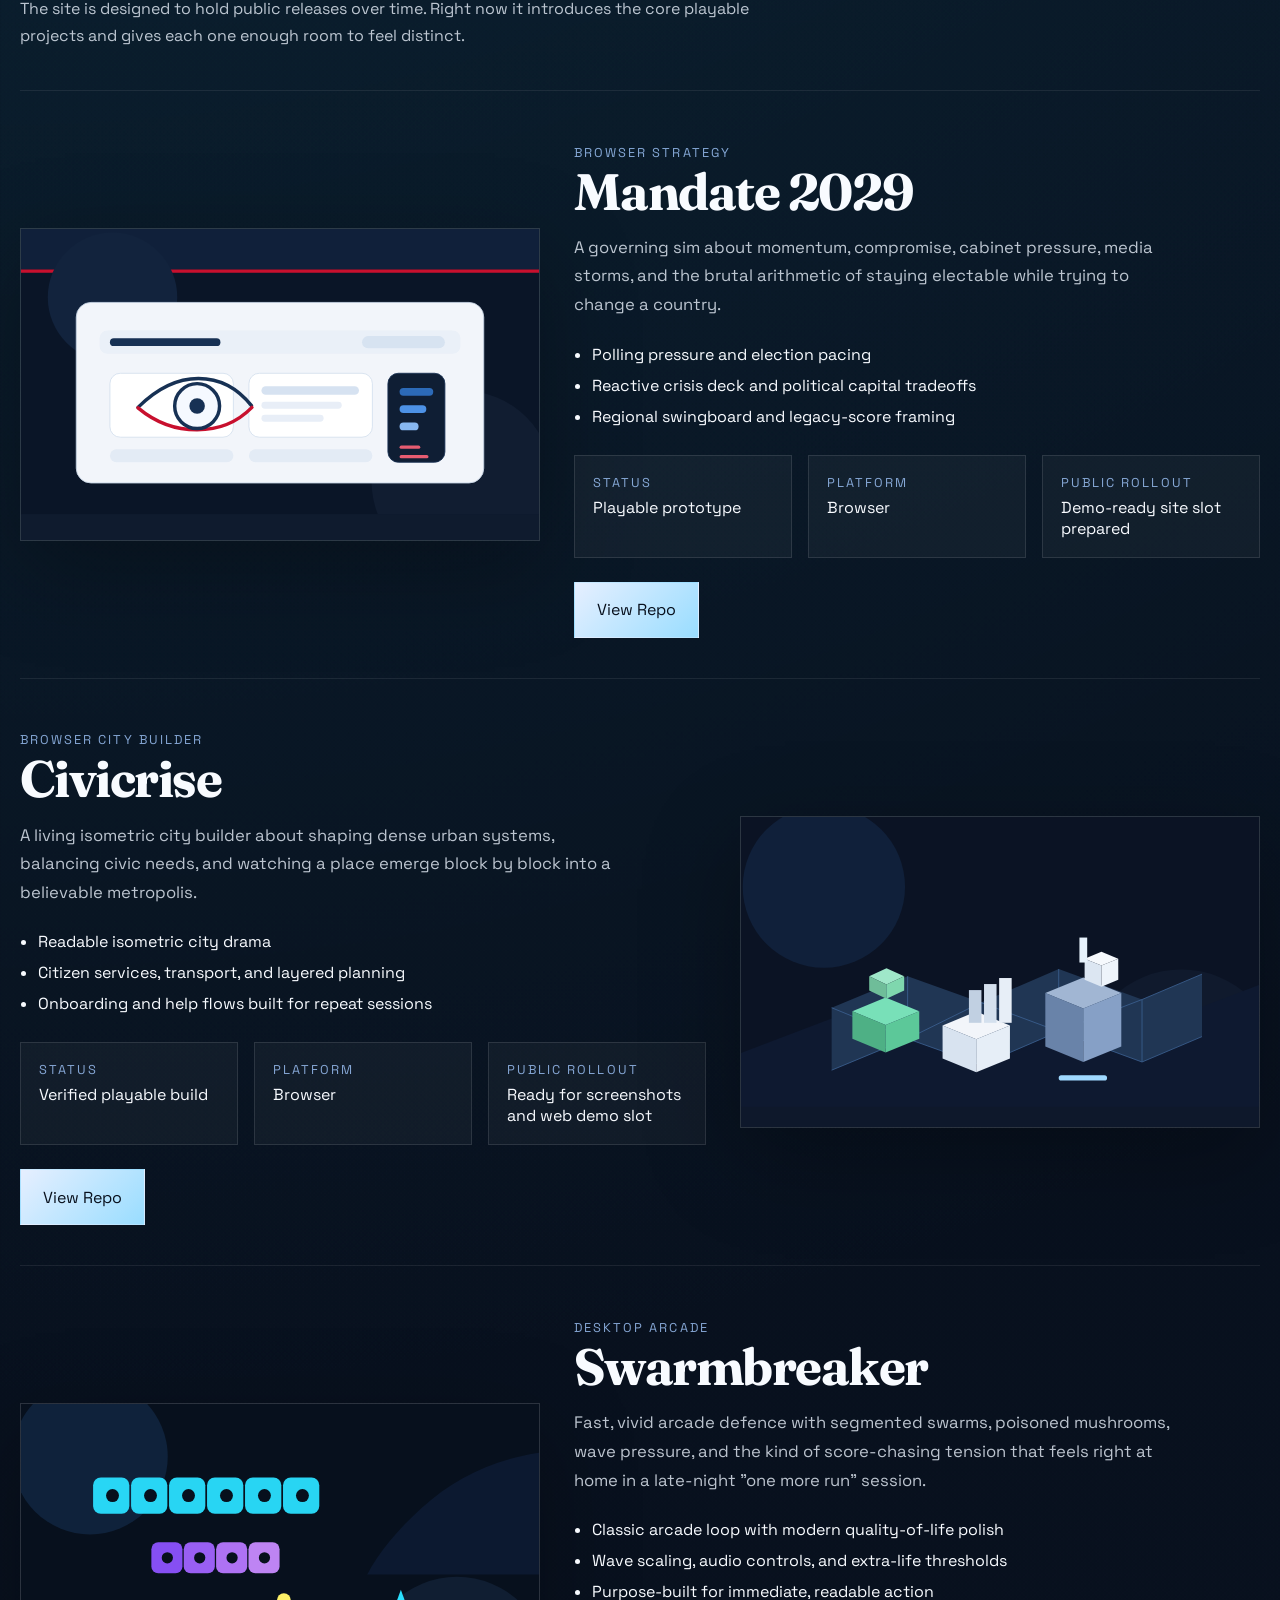
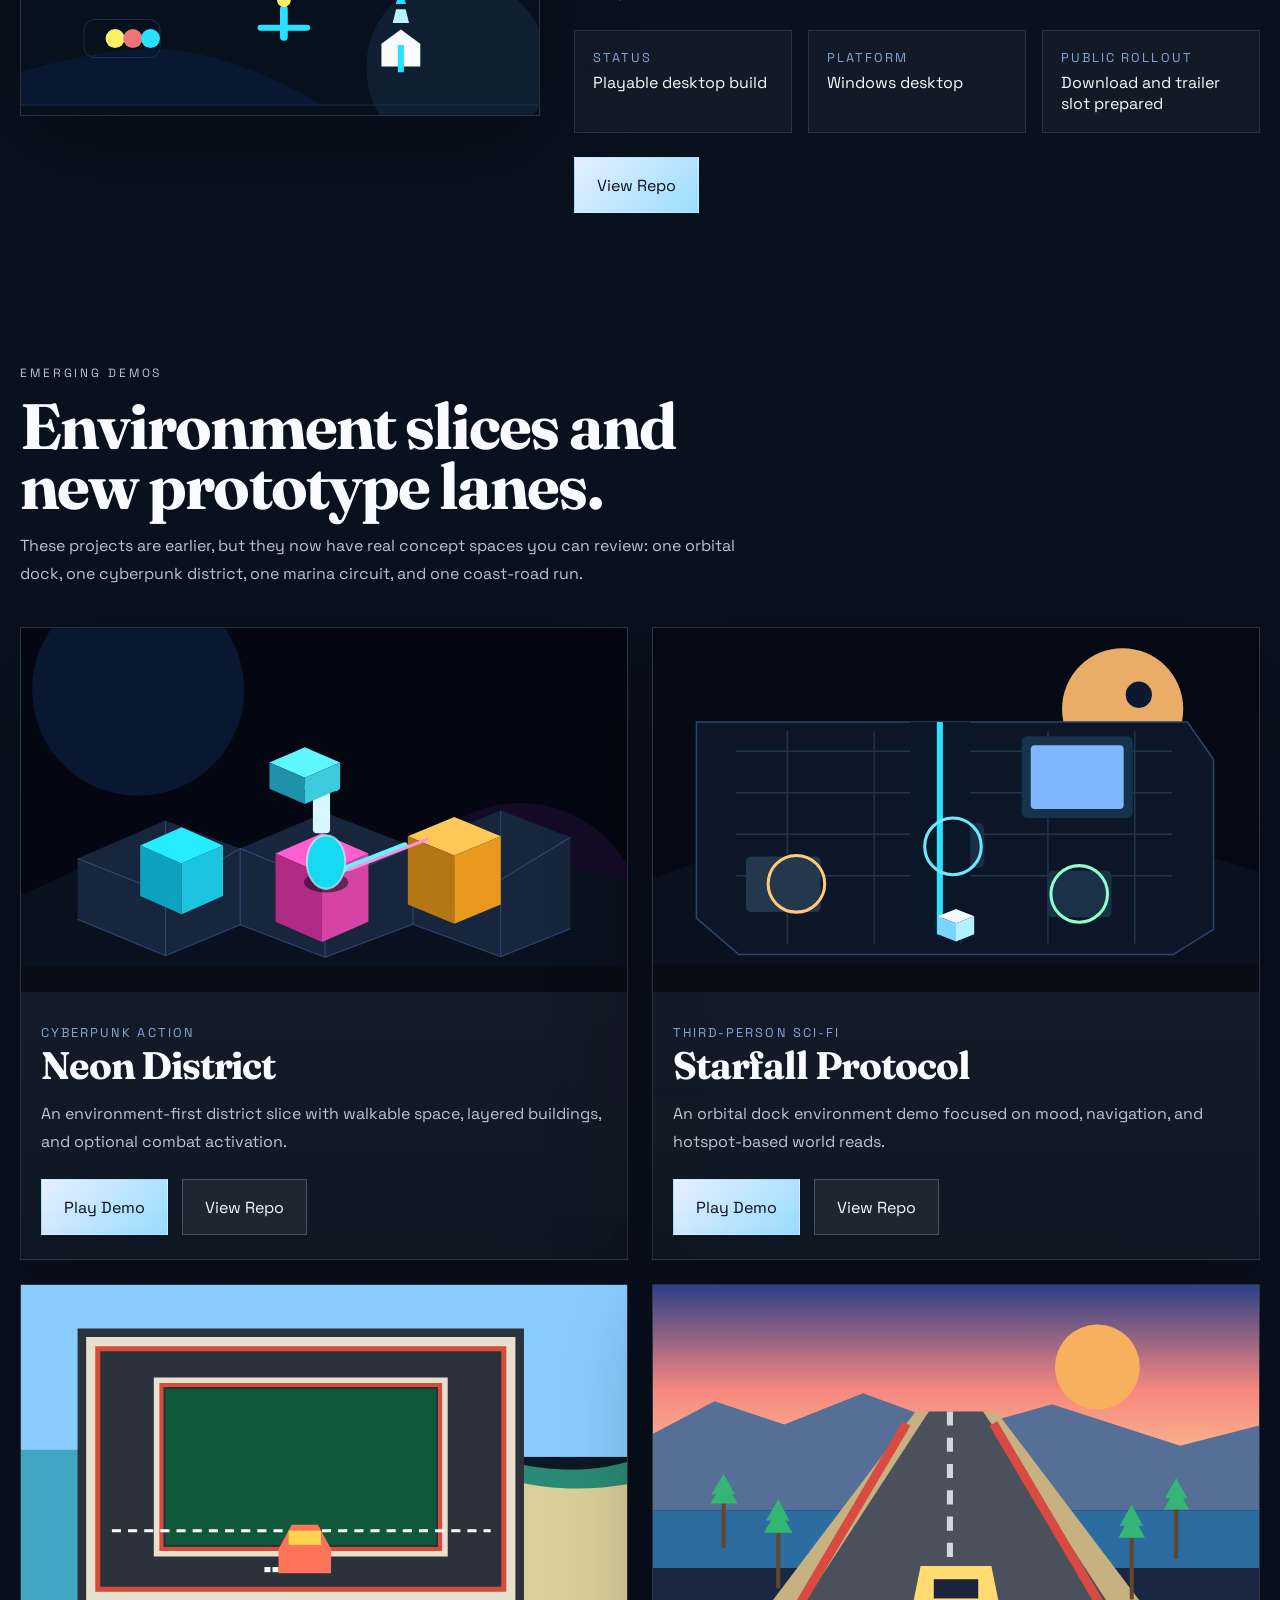
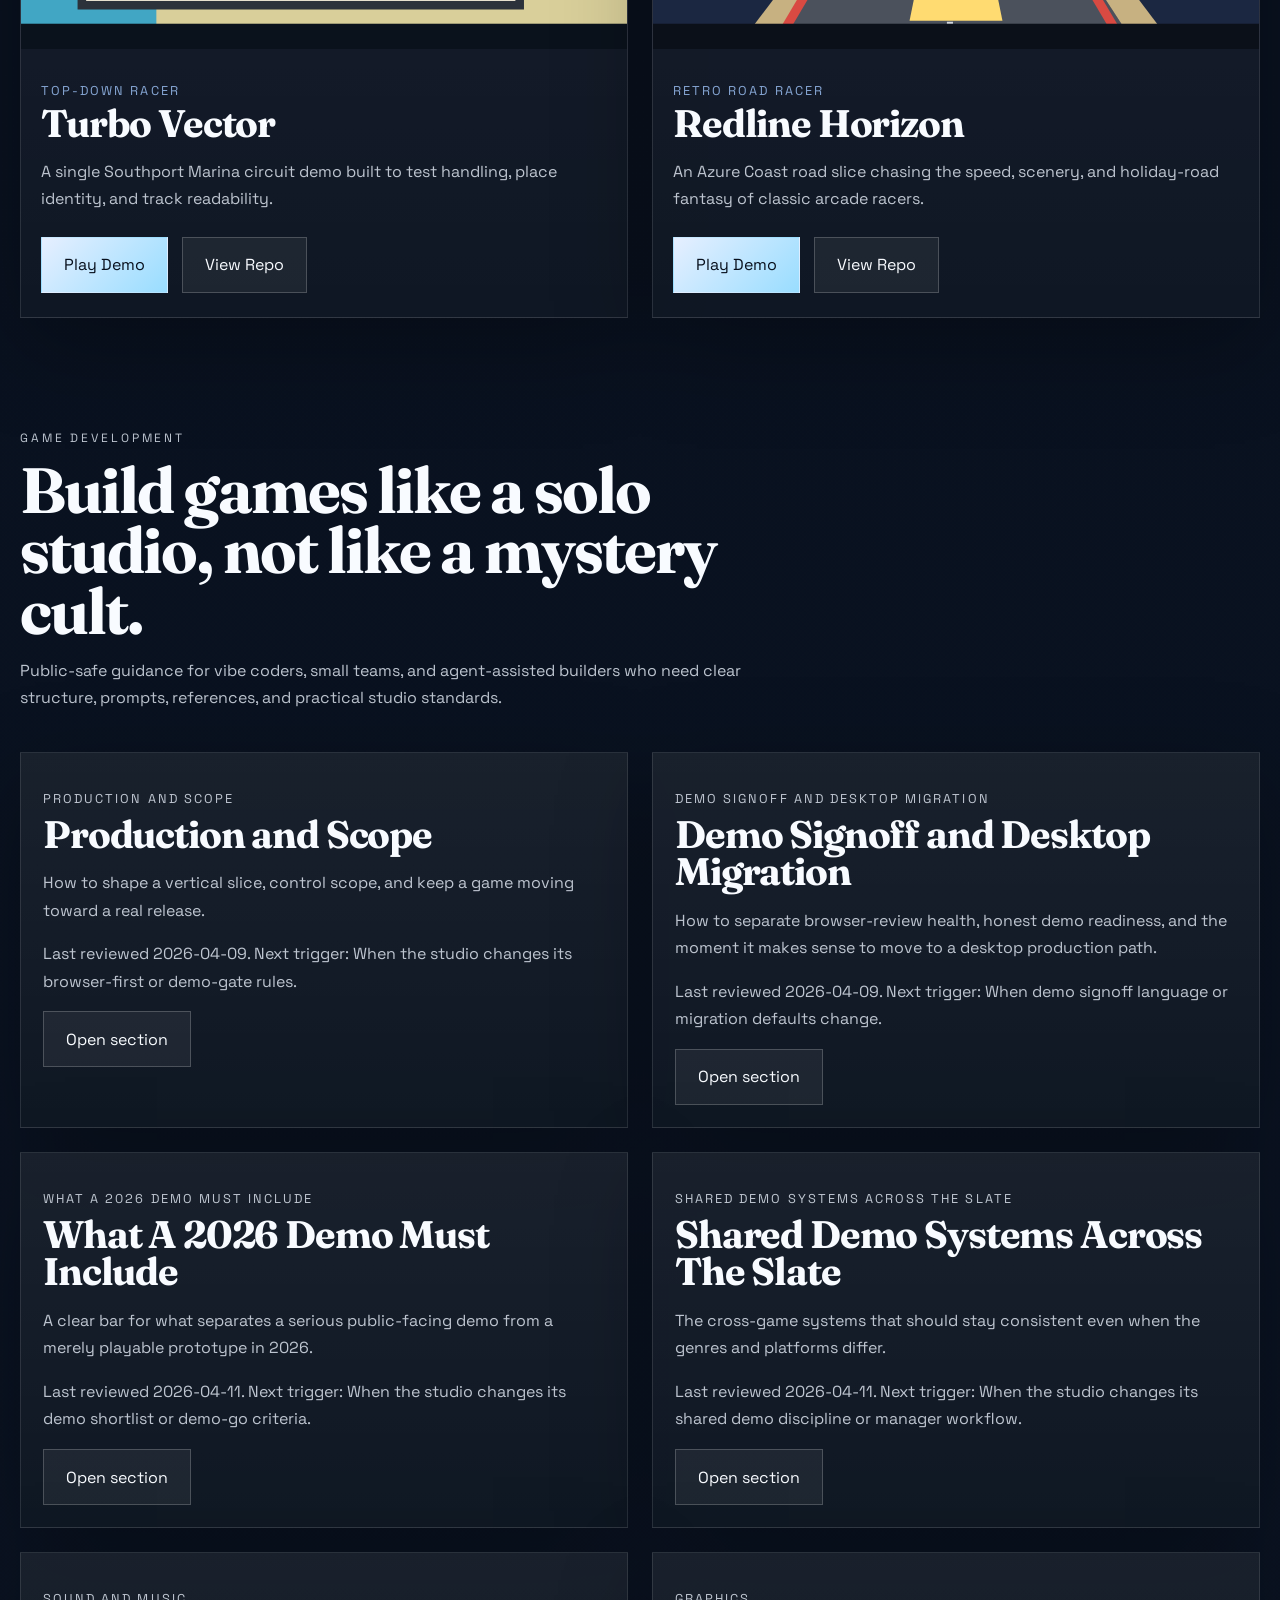
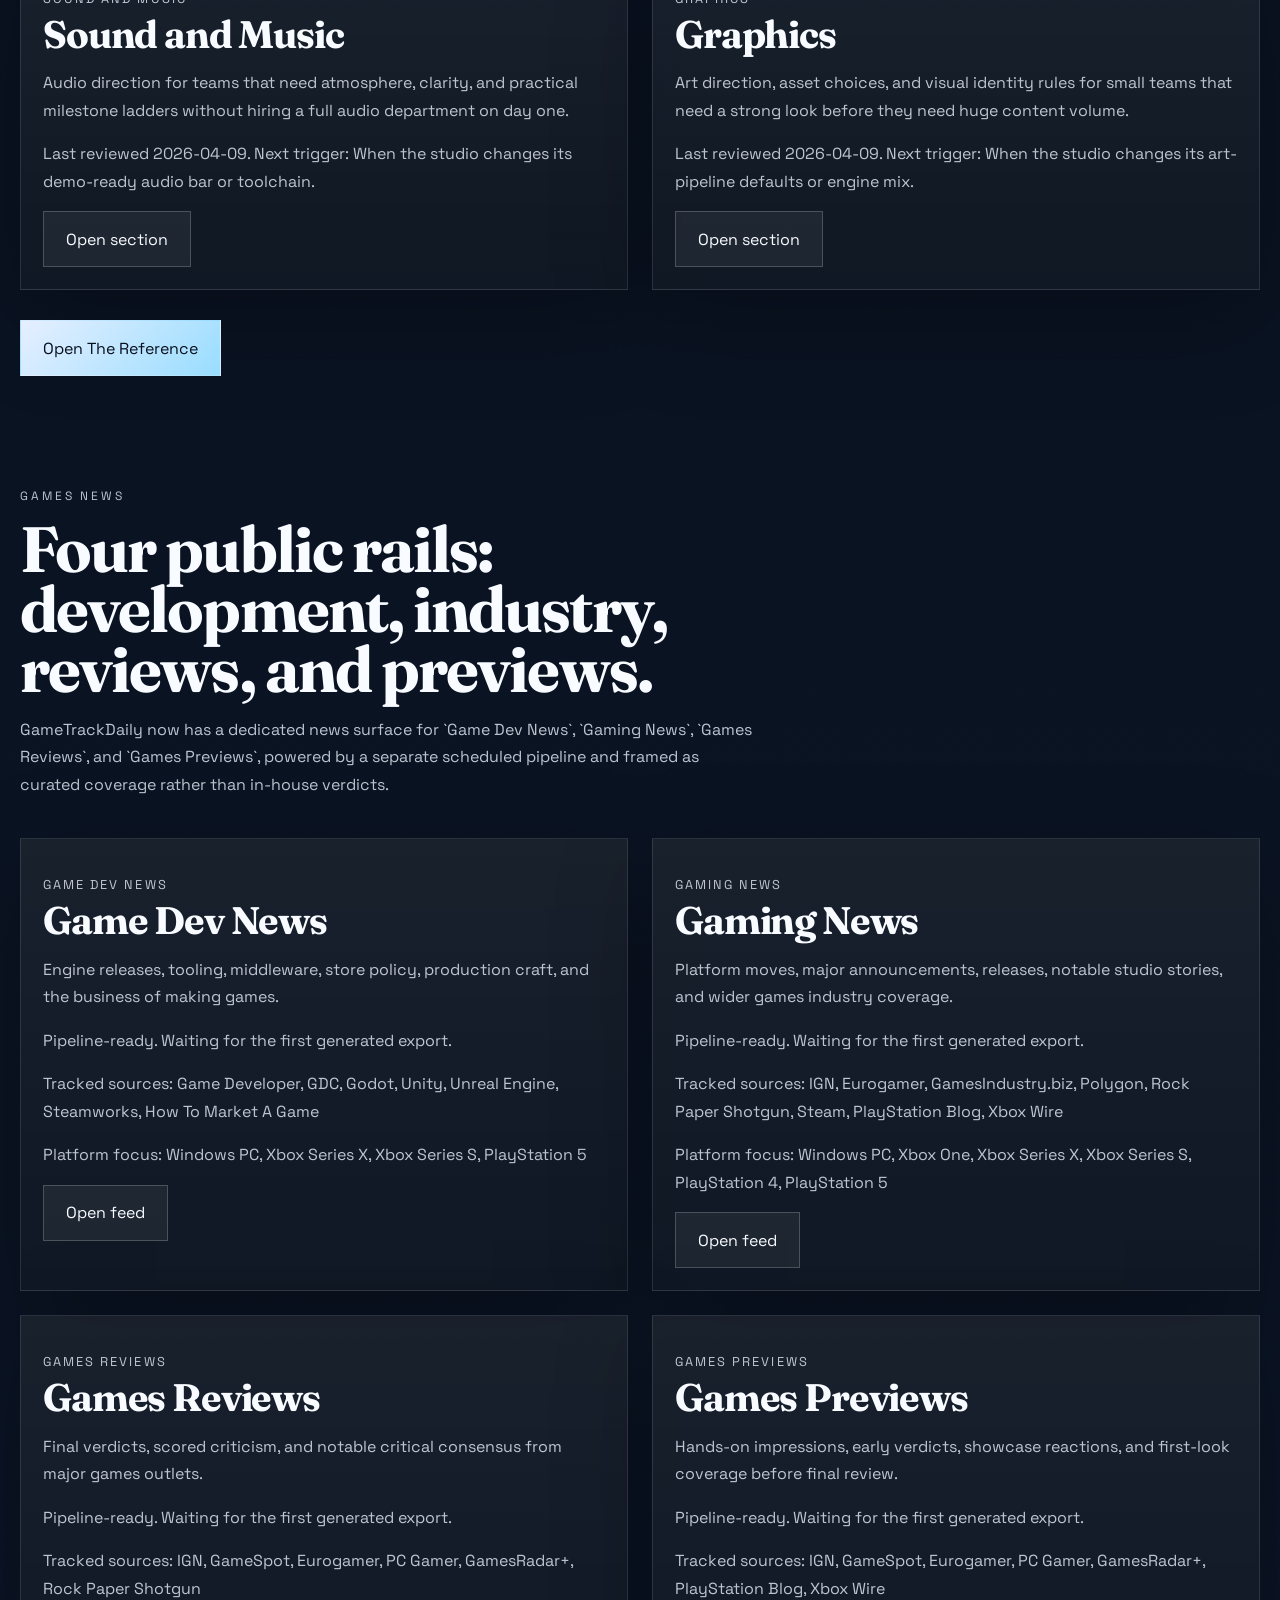
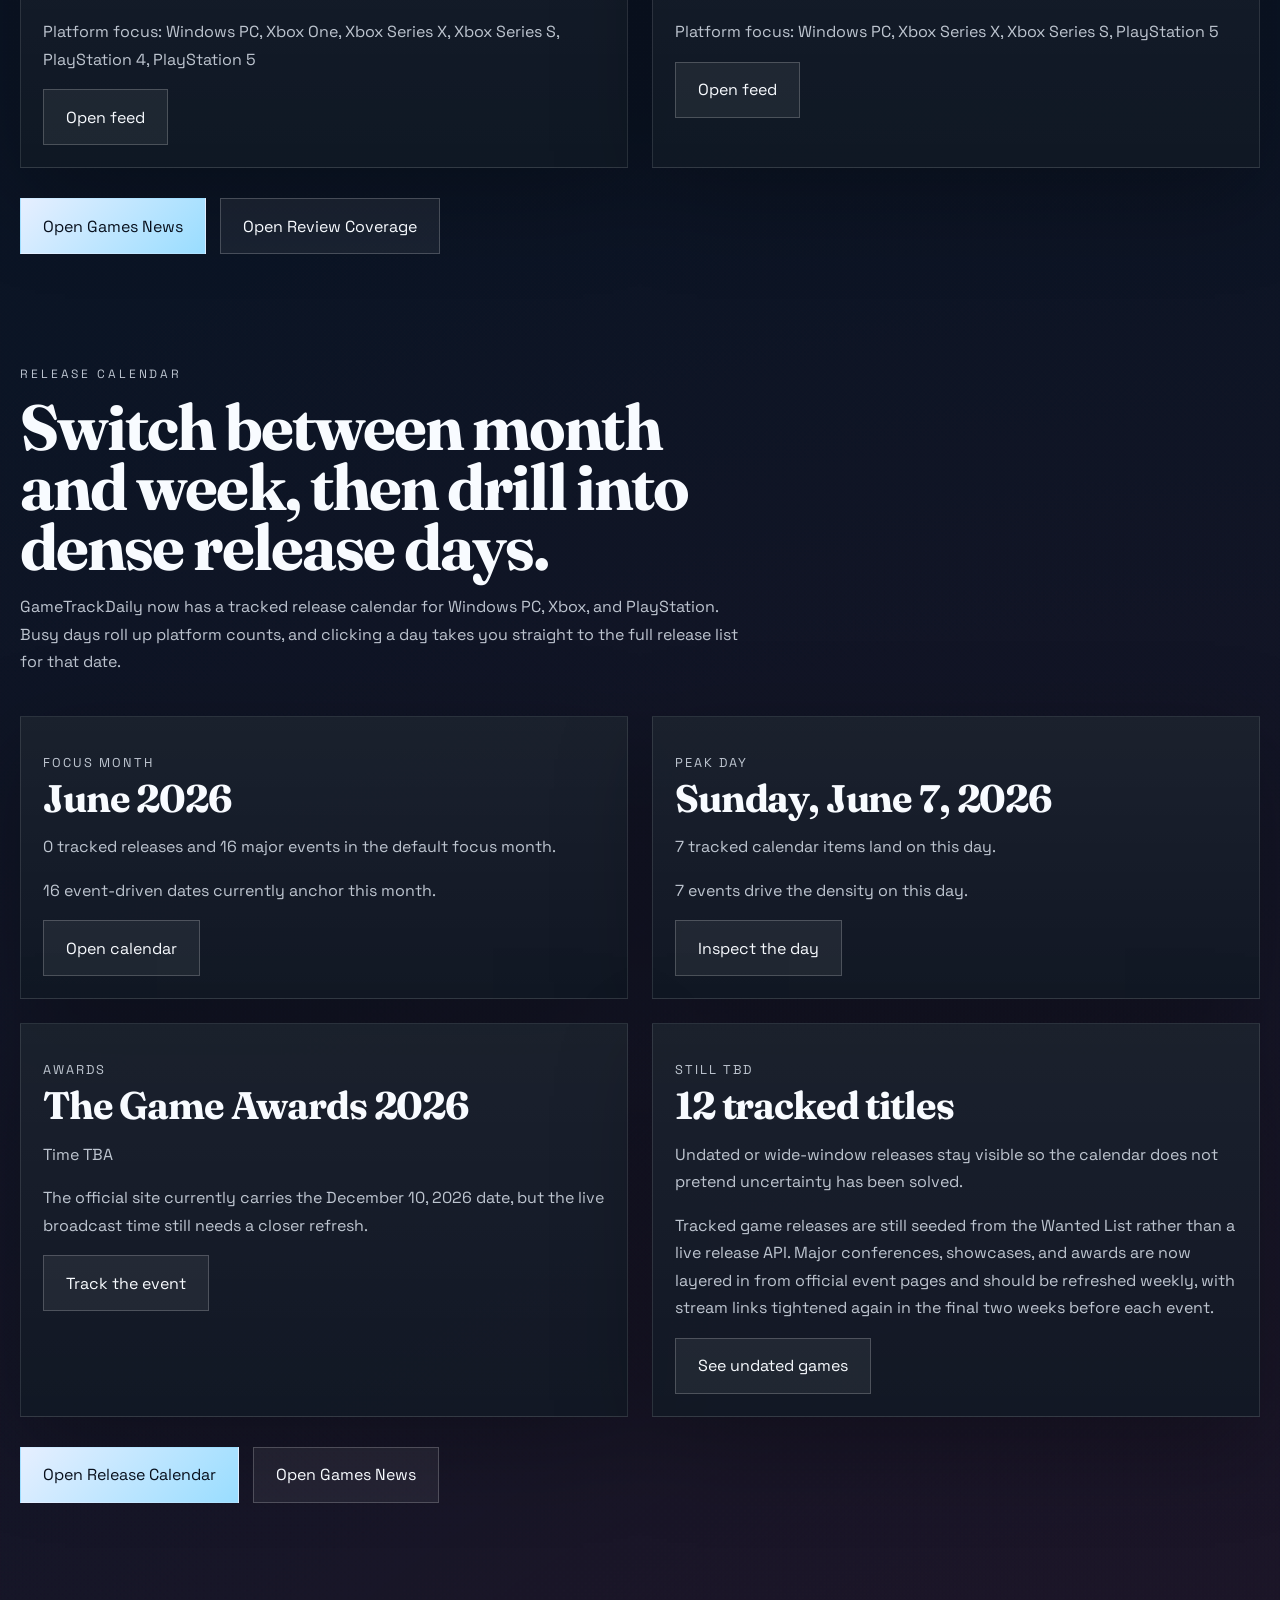
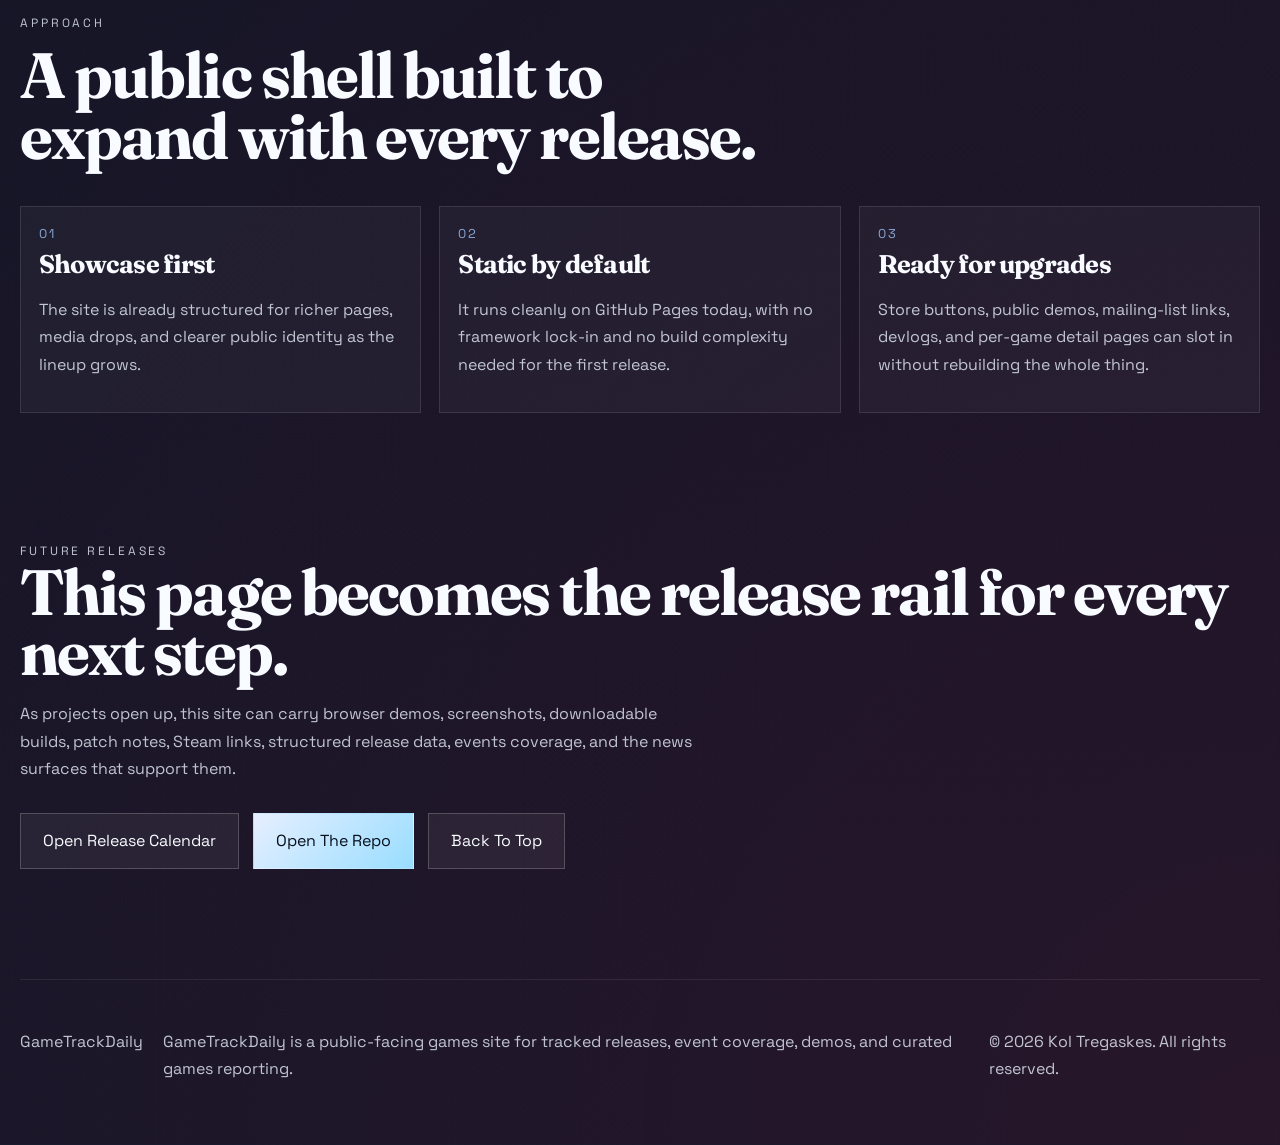
==== commit 2dd6e7e2: "Rebrand public site as GameTrackDaily" ====
--- a/index.html
+++ b/index.html
@@ -3,15 +3,15 @@
   <head>
     <meta charset="UTF-8" />
     <meta name="viewport" content="width=device-width, initial-scale=1.0" />
-    <title>Games Hub</title>
+    <title>GameTrackDaily</title>
     <meta
       name="description"
-      content="A public-facing games hub for seven active projects across strategy, city building, cyberpunk action, and arcade racing."
+      content="A curated games site tracking active projects, release dates, events, reviews, previews, and practical game-development reference material."
     />
-    <meta property="og:title" content="Games Hub" />
+    <meta property="og:title" content="GameTrackDaily" />
     <meta
       property="og:description"
-      content="Seven active projects, playable demos, repo links, and a games hub built to grow into real launches."
+      content="A curated games site for lineup tracking, release calendars, events, review coverage, preview coverage, and practical game-development reference material."
     />
     <meta property="og:type" content="website" />
     <meta property="og:url" content="https://koltregaskes.github.io/games-hub/" />
@@ -36,12 +36,12 @@
     </div>
 
     <header class="site-header">
-      <a class="site-brand" href="#top">Games Hub</a>
+      <a class="site-brand" href="#top">GameTrackDaily</a>
       <nav class="site-nav" aria-label="Primary">
         <a href="#lineup">Lineup</a>
         <a href="#emerging">Emerging Demos</a>
         <a href="game-development.html">Game Development</a>
-        <a href="reviews.html">Reviews</a>
+        <a href="reviews.html">Review Coverage</a>
         <a href="news.html">Games News</a>
         <a href="calendar.html">Release Calendar</a>
         <a href="#approach">Approach</a>
@@ -52,24 +52,24 @@
     <main id="top">
       <section class="hero">
         <div class="hero__copy" data-reveal>
-          <p class="eyebrow">Public Games Hub</p>
-          <h1>Small teams. Big swings. Real games.</h1>
+          <p class="eyebrow">GameTrackDaily</p>
+          <h1>Games worth tracking, launches worth watching, signals worth keeping.</h1>
           <p class="hero__lede">
-            This is the public front door for a growing lineup of playable worlds: pressure-cooker politics, dense city
-            building, and sharp-edged arcade chaos.
+            This is a curated games destination built to track projects, follow release calendars, watch the event
+            season, surface review and preview coverage, and grow into a sharper long-term games-data site.
           </p>
           <div class="hero__actions">
             <a class="button button--primary" href="#lineup">Browse The Lineup</a>
             <a class="button button--ghost" href="game-development.html">Open Game Development</a>
-            <a class="button button--ghost" href="reviews.html">Open Reviews</a>
+            <a class="button button--ghost" href="reviews.html">Open Review Coverage</a>
             <a class="button button--ghost" href="news.html">Open Games News</a>
             <a class="button button--ghost" href="calendar.html">Open Release Calendar</a>
             <a class="button button--ghost" href="https://github.com/koltregaskes/games-hub">View Repository</a>
           </div>
           <ul class="hero__facts" aria-label="Studio facts">
             <li>7 active projects</li>
-            <li>Playable demos and installable games</li>
-            <li>Built to grow into demos, store pages, and releases</li>
+            <li>Curated releases, events, reviews, and previews</li>
+            <li>Built to grow into a richer games-data destination</li>
           </ul>
         </div>
 
@@ -311,14 +311,15 @@
           <p class="eyebrow">Games News</p>
           <h2>Four public rails: development, industry, reviews, and previews.</h2>
           <p>
-            The Games Hub now has a dedicated news surface for `Game Dev News`, `Gaming News`, `Games Reviews`, and
-            `Games Previews`, powered by a separate scheduled pipeline rather than browser-side scraping.
+            GameTrackDaily now has a dedicated news surface for `Game Dev News`, `Gaming News`, `Games Reviews`, and
+            `Games Previews`, powered by a separate scheduled pipeline and framed as curated coverage rather than
+            in-house verdicts.
           </p>
         </div>
         <div class="news-preview__grid" id="newsPreview" data-reveal></div>
         <div class="future__actions" data-reveal>
           <a class="button button--primary" href="news.html">Open Games News</a>
-          <a class="button button--ghost" href="reviews.html">Open Reviews</a>
+          <a class="button button--ghost" href="reviews.html">Open Review Coverage</a>
         </div>
       </section>
 
@@ -327,7 +328,7 @@
           <p class="eyebrow">Release Calendar</p>
           <h2>Switch between month and week, then drill into dense release days.</h2>
           <p>
-            The Games Hub now has a tracked release calendar for Windows PC, Xbox, and PlayStation. Busy days roll up
+            GameTrackDaily now has a tracked release calendar for Windows PC, Xbox, and PlayStation. Busy days roll up
             platform counts, and clicking a day takes you straight to the full release list for that date.
           </p>
         </div>
@@ -366,8 +367,8 @@
         <p class="eyebrow">Future Releases</p>
         <h2>This page becomes the release rail for every next step.</h2>
         <p>
-          As projects open up, this hub can carry browser demos, screenshots, downloadable builds, patch notes, Steam
-          links, the game-development reference section, the reviews layer, and the news surfaces that support them.
+          As projects open up, this site can carry browser demos, screenshots, downloadable builds, patch notes, Steam
+          links, structured release data, events coverage, and the news surfaces that support them.
         </p>
         <div class="future__actions">
           <a class="button button--ghost" href="calendar.html">Open Release Calendar</a>
@@ -378,8 +379,8 @@
     </main>
 
     <footer class="site-footer">
-      <p>Games Hub</p>
-      <p>Games Hub is the public-facing studio page for demos, downloads, release links, and future launches.</p>
+      <p>GameTrackDaily</p>
+      <p>GameTrackDaily is a public-facing games site for tracked releases, event coverage, demos, and curated games reporting.</p>
       <p>&copy; 2026 Kol Tregaskes. All rights reserved.</p>
     </footer>
 
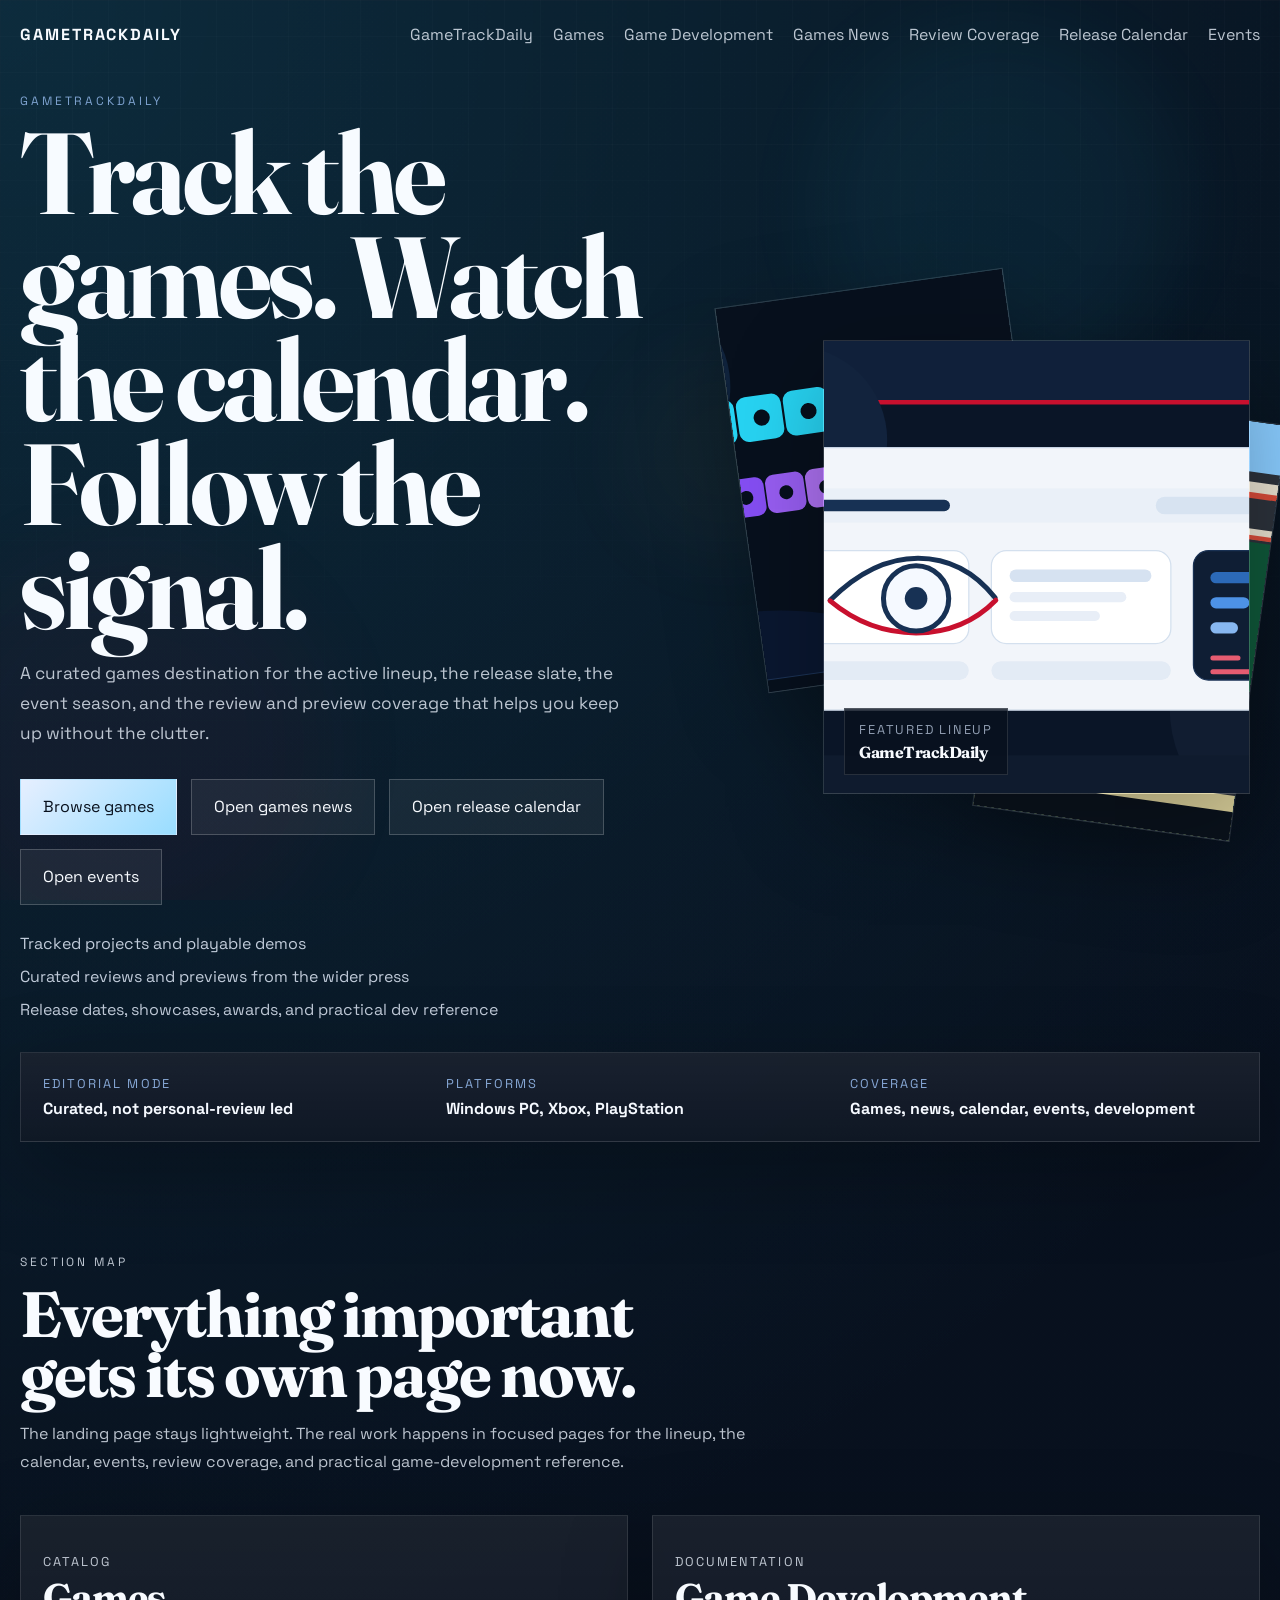
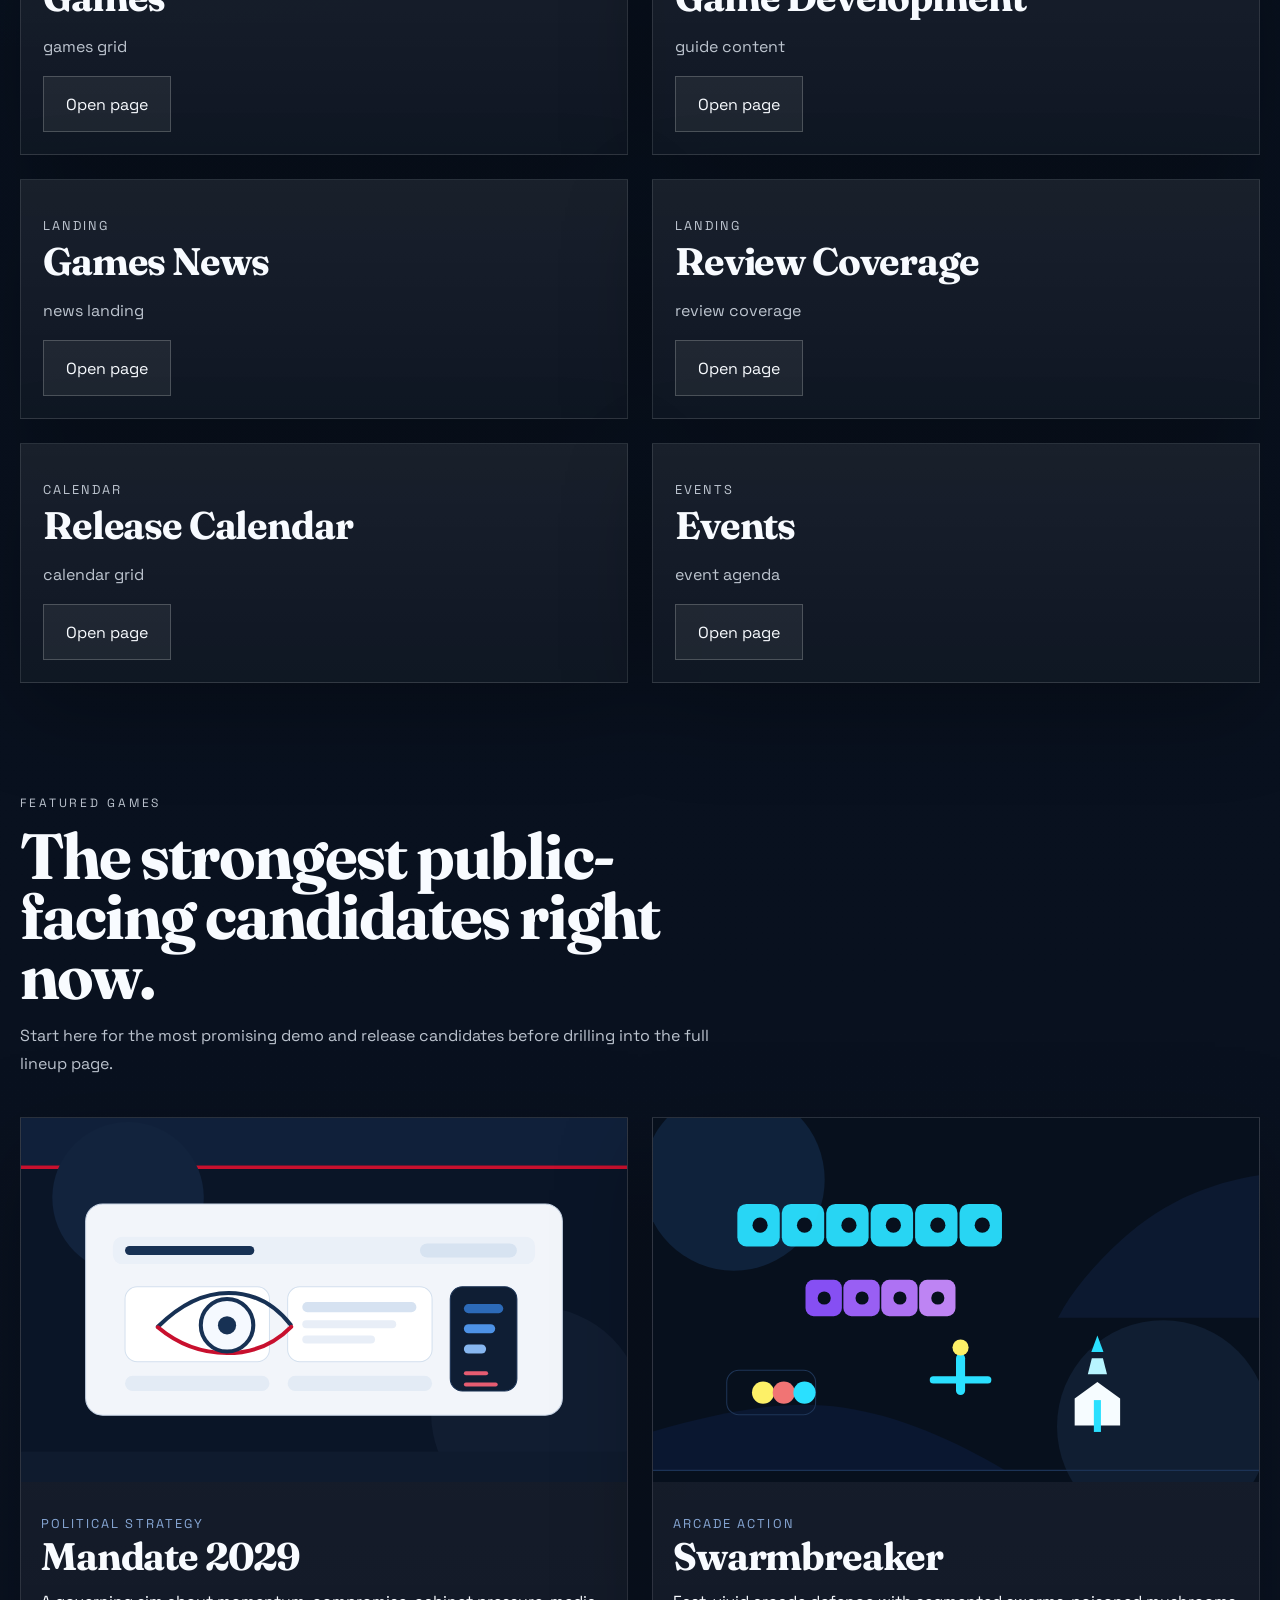
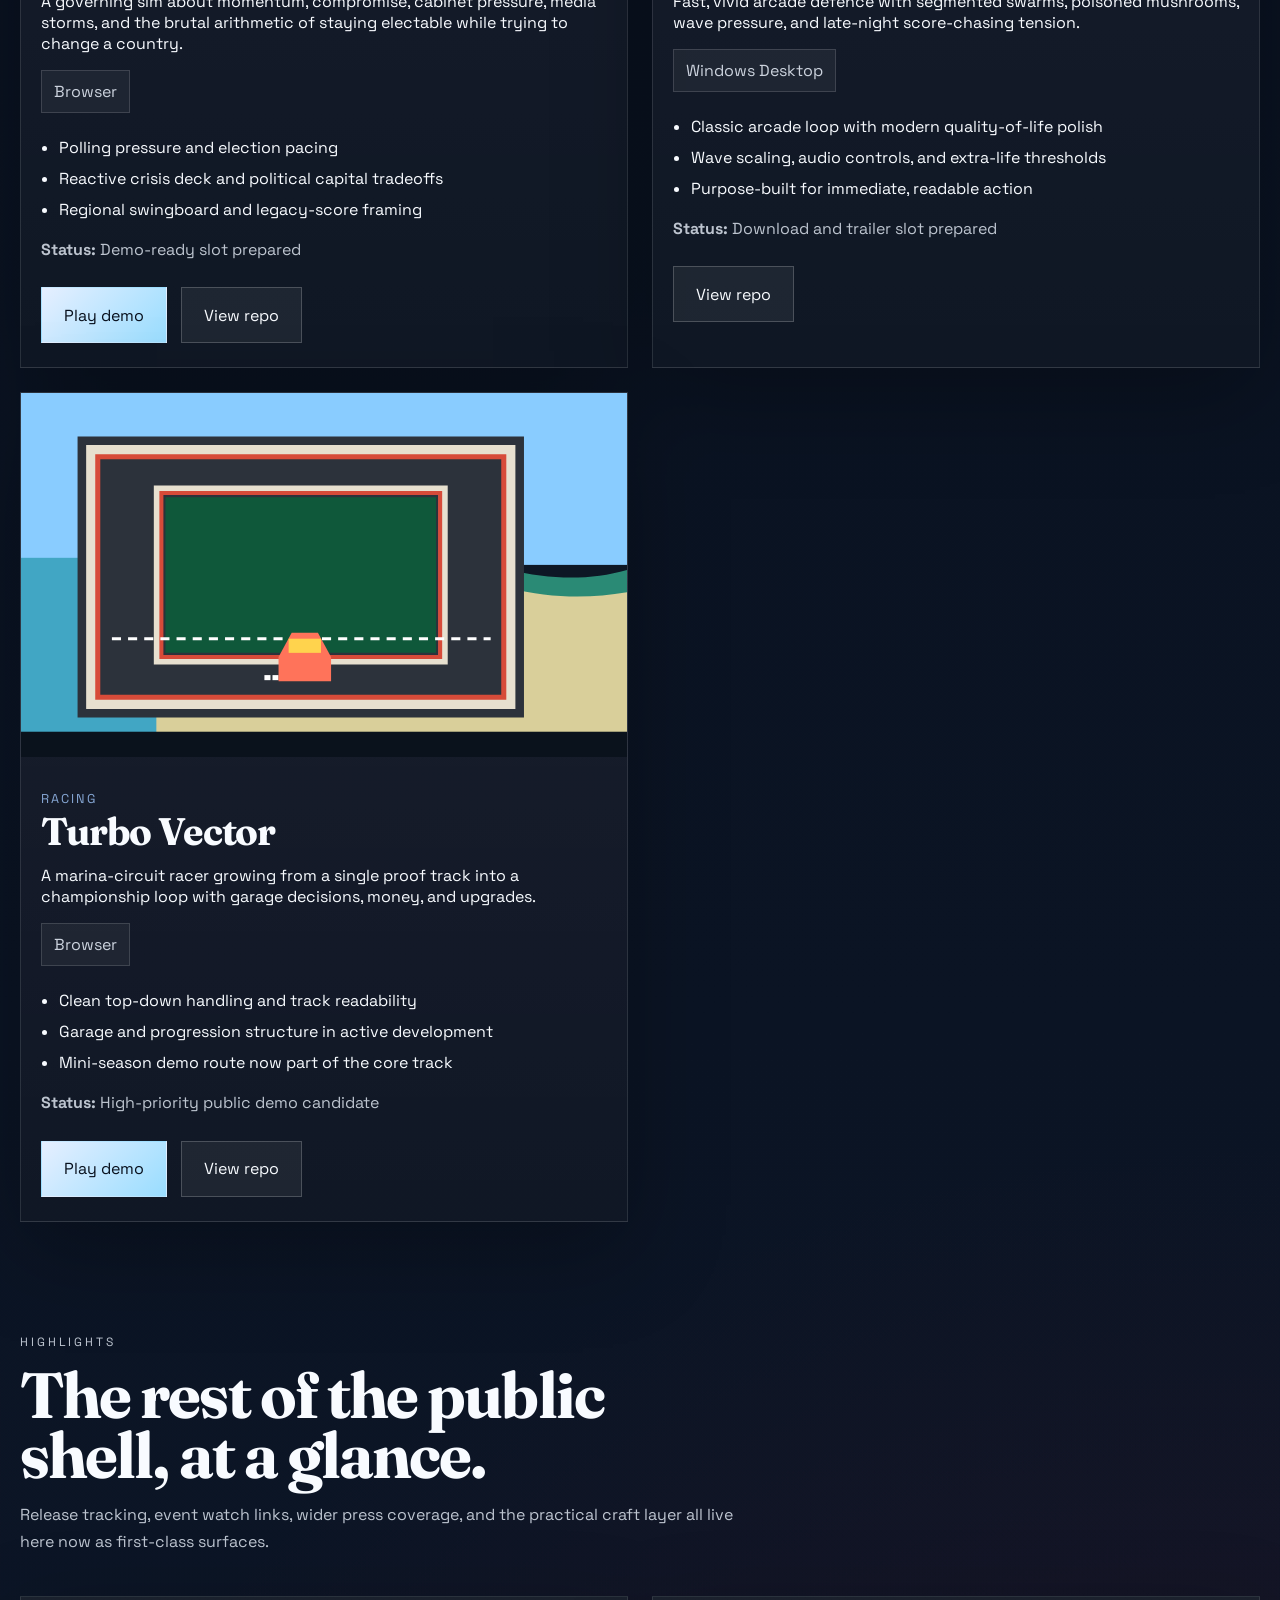
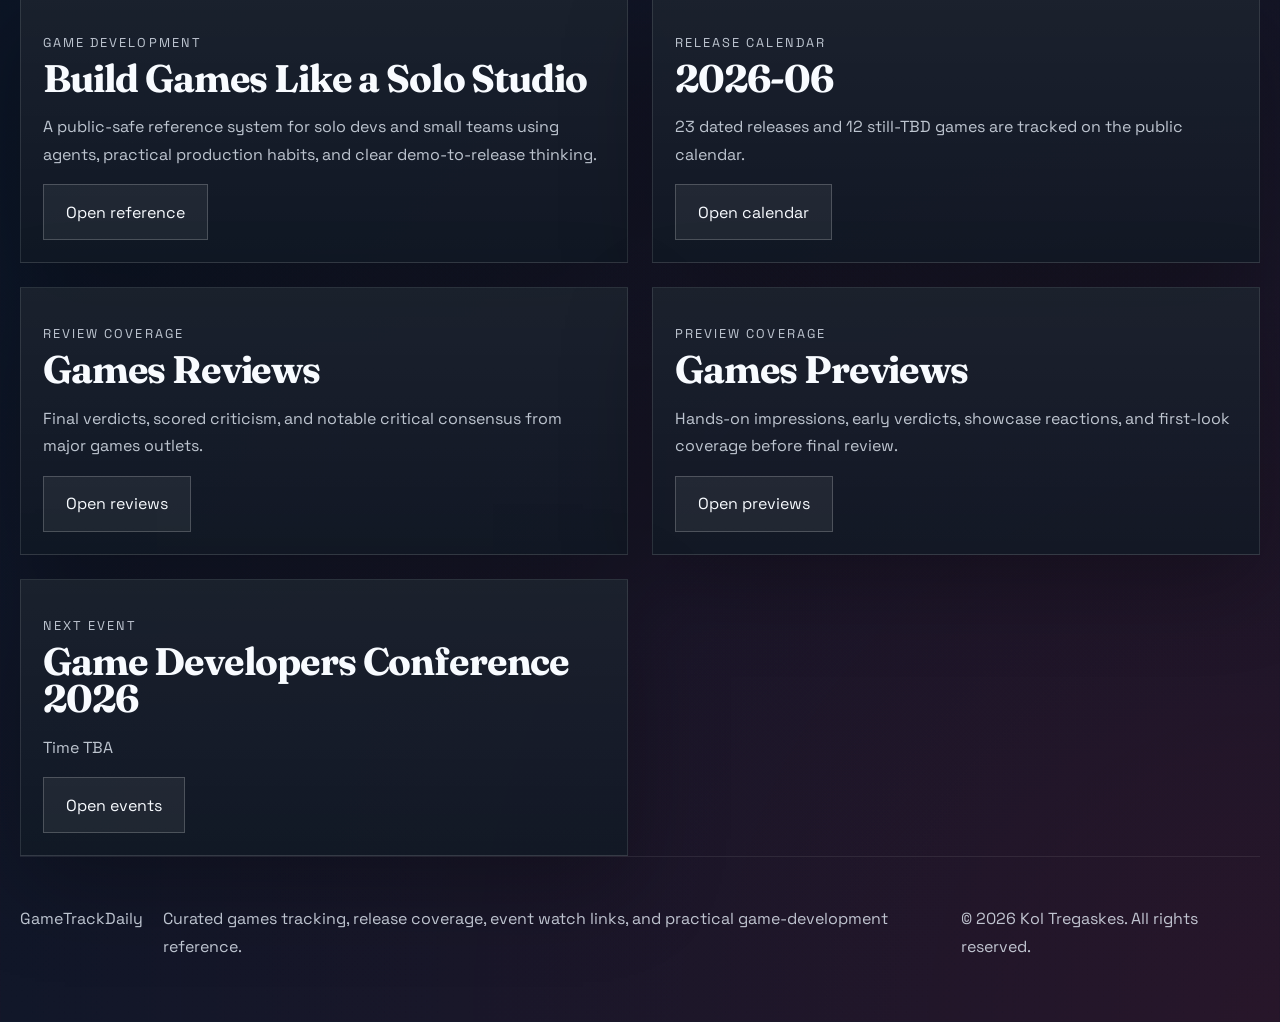
==== commit 73a12fee: "Refactor GameTrackDaily into focused public sections" ====
--- a/index.html
+++ b/index.html
@@ -6,12 +6,12 @@
     <title>GameTrackDaily</title>
     <meta
       name="description"
-      content="A curated games site tracking active projects, release dates, events, reviews, previews, and practical game-development reference material."
+      content="A curated games destination for tracked projects, release dates, major events, review coverage, preview coverage, and practical game-development reference."
     />
     <meta property="og:title" content="GameTrackDaily" />
     <meta
       property="og:description"
-      content="A curated games site for lineup tracking, release calendars, events, review coverage, preview coverage, and practical game-development reference material."
+      content="Track the lineup, follow the release slate, watch the event season, and browse review, preview, and game-development coverage in one place."
     />
     <meta property="og:type" content="website" />
     <meta property="og:url" content="https://koltregaskes.github.io/games-hub/" />
@@ -27,7 +27,7 @@
     />
     <link rel="stylesheet" href="styles.css" />
   </head>
-  <body data-page="home">
+  <body data-page="home" data-section="home">
     <div class="atmosphere" aria-hidden="true">
       <div class="atmosphere__orb atmosphere__orb--cyan"></div>
       <div class="atmosphere__orb atmosphere__orb--crimson"></div>
@@ -36,351 +36,105 @@
     </div>
 
     <header class="site-header">
-      <a class="site-brand" href="#top">GameTrackDaily</a>
-      <nav class="site-nav" aria-label="Primary">
-        <a href="#lineup">Lineup</a>
-        <a href="#emerging">Emerging Demos</a>
-        <a href="game-development.html">Game Development</a>
-        <a href="reviews.html">Review Coverage</a>
-        <a href="news.html">Games News</a>
-        <a href="calendar.html">Release Calendar</a>
-        <a href="#approach">Approach</a>
-        <a href="#future">Future Releases</a>
-      </nav>
+      <a class="site-brand" href="index.html">GameTrackDaily</a>
+      <nav class="site-nav" id="siteNav" aria-label="Primary"></nav>
     </header>
 
     <main id="top">
       <section class="hero">
         <div class="hero__copy" data-reveal>
           <p class="eyebrow">GameTrackDaily</p>
-          <h1>Games worth tracking, launches worth watching, signals worth keeping.</h1>
+          <h1>Track the games. Watch the calendar. Follow the signal.</h1>
           <p class="hero__lede">
-            This is a curated games destination built to track projects, follow release calendars, watch the event
-            season, surface review and preview coverage, and grow into a sharper long-term games-data site.
+            A curated games destination for the active lineup, the release slate, the event season, and the review and
+            preview coverage that helps you keep up without the clutter.
           </p>
           <div class="hero__actions">
-            <a class="button button--primary" href="#lineup">Browse The Lineup</a>
-            <a class="button button--ghost" href="game-development.html">Open Game Development</a>
-            <a class="button button--ghost" href="reviews.html">Open Review Coverage</a>
-            <a class="button button--ghost" href="news.html">Open Games News</a>
-            <a class="button button--ghost" href="calendar.html">Open Release Calendar</a>
-            <a class="button button--ghost" href="https://github.com/koltregaskes/games-hub">View Repository</a>
+            <a class="button button--primary" href="games.html">Browse games</a>
+            <a class="button button--ghost" href="news.html">Open games news</a>
+            <a class="button button--ghost" href="calendar.html">Open release calendar</a>
+            <a class="button button--ghost" href="events.html">Open events</a>
           </div>
-          <ul class="hero__facts" aria-label="Studio facts">
-            <li>7 active projects</li>
-            <li>Curated releases, events, reviews, and previews</li>
-            <li>Built to grow into a richer games-data destination</li>
+          <ul class="hero__facts" aria-label="Site facts">
+            <li>Tracked projects and playable demos</li>
+            <li>Curated reviews and previews from the wider press</li>
+            <li>Release dates, showcases, awards, and practical dev reference</li>
           </ul>
         </div>
 
         <div class="hero__visual" data-reveal>
           <div class="hero-stack">
             <article class="hero-stack__card hero-stack__card--front">
-              <img src="assets/mandate-2029.svg" alt="Mandate 2029 preview art" />
+              <img src="assets/mandate-2029.svg" alt="Mandate 2029 artwork" />
               <div class="hero-stack__meta">
-                <span>Political strategy</span>
-                <strong>Mandate 2029</strong>
+                <span>Featured lineup</span>
+                <strong>GameTrackDaily</strong>
               </div>
             </article>
             <article class="hero-stack__card hero-stack__card--left">
-              <img src="assets/swarmbreaker.svg" alt="Swarmbreaker preview art" />
+              <img src="assets/swarmbreaker.svg" alt="Swarmbreaker artwork" />
             </article>
             <article class="hero-stack__card hero-stack__card--right">
-              <img src="assets/civicrise.svg" alt="Civicrise preview art" />
+              <img src="assets/turbo-vector.svg" alt="Turbo Vector artwork" />
             </article>
           </div>
         </div>
       </section>
 
-      <section class="studio-strip" aria-label="Studio status" data-reveal>
+      <section class="studio-strip" aria-label="Site status" data-reveal>
         <div>
-          <span class="studio-strip__label">Status</span>
-          <strong>Seven active projects</strong>
+          <span class="studio-strip__label">Editorial mode</span>
+          <strong>Curated, not personal-review led</strong>
         </div>
         <div>
-          <span class="studio-strip__label">Public layer</span>
-          <strong>Playable demos and repo links</strong>
+          <span class="studio-strip__label">Platforms</span>
+          <strong>Windows PC, Xbox, PlayStation</strong>
         </div>
         <div>
-          <span class="studio-strip__label">Next unlock</span>
-          <strong>Deeper demos, trailers, Steam links</strong>
+          <span class="studio-strip__label">Coverage</span>
+          <strong>Games, news, calendar, events, development</strong>
         </div>
       </section>
 
-      <section class="lineup" id="lineup">
+      <section class="lineup">
         <div class="section-head" data-reveal>
-          <p class="eyebrow">Current Lineup</p>
-          <h2>Flagship games already in motion.</h2>
+          <p class="eyebrow">Section map</p>
+          <h2>Everything important gets its own page now.</h2>
           <p>
-            The site is designed to hold public releases over time. Right now it introduces the core playable projects
-            and gives each one enough room to feel distinct.
+            The landing page stays lightweight. The real work happens in focused pages for the lineup, the calendar,
+            events, review coverage, and practical game-development reference.
           </p>
         </div>
-
-        <article class="feature feature--split" id="mandate-2029" data-reveal>
-          <div class="feature__art">
-            <img src="assets/mandate-2029.svg" alt="Mandate 2029 poster art" />
-          </div>
-          <div class="feature__copy">
-            <p class="feature__kicker">Browser Strategy</p>
-            <h3>Mandate 2029</h3>
-            <p class="feature__summary">
-              A governing sim about momentum, compromise, cabinet pressure, media storms, and the brutal arithmetic of
-              staying electable while trying to change a country.
-            </p>
-            <ul class="feature__list">
-              <li>Polling pressure and election pacing</li>
-              <li>Reactive crisis deck and political capital tradeoffs</li>
-              <li>Regional swingboard and legacy-score framing</li>
-            </ul>
-            <dl class="feature__meta">
-              <div>
-                <dt>Status</dt>
-                <dd>Playable prototype</dd>
-              </div>
-              <div>
-                <dt>Platform</dt>
-                <dd>Browser</dd>
-              </div>
-              <div>
-                <dt>Public rollout</dt>
-                <dd>Demo-ready site slot prepared</dd>
-              </div>
-            </dl>
-            <div class="feature__actions">
-              <a class="button button--primary" href="https://github.com/koltregaskes/mandate-2029">View Repo</a>
-            </div>
-          </div>
-        </article>
-
-        <article class="feature feature--reverse" id="civicrise" data-reveal>
-          <div class="feature__art">
-            <img src="assets/civicrise.svg" alt="Civicrise poster art" />
-          </div>
-          <div class="feature__copy">
-            <p class="feature__kicker">Browser City Builder</p>
-            <h3>Civicrise</h3>
-            <p class="feature__summary">
-              A living isometric city builder about shaping dense urban systems, balancing civic needs, and watching a
-              place emerge block by block into a believable metropolis.
-            </p>
-            <ul class="feature__list">
-              <li>Readable isometric city drama</li>
-              <li>Citizen services, transport, and layered planning</li>
-              <li>Onboarding and help flows built for repeat sessions</li>
-            </ul>
-            <dl class="feature__meta">
-              <div>
-                <dt>Status</dt>
-                <dd>Verified playable build</dd>
-              </div>
-              <div>
-                <dt>Platform</dt>
-                <dd>Browser</dd>
-              </div>
-              <div>
-                <dt>Public rollout</dt>
-                <dd>Ready for screenshots and web demo slot</dd>
-              </div>
-            </dl>
-            <div class="feature__actions">
-              <a class="button button--primary" href="https://github.com/koltregaskes/civicrise">View Repo</a>
-            </div>
-          </div>
-        </article>
-
-        <article class="feature feature--split" id="swarmbreaker" data-reveal>
-          <div class="feature__art">
-            <img src="assets/swarmbreaker.svg" alt="Swarmbreaker poster art" />
-          </div>
-          <div class="feature__copy">
-            <p class="feature__kicker">Desktop Arcade</p>
-            <h3>Swarmbreaker</h3>
-            <p class="feature__summary">
-              Fast, vivid arcade defence with segmented swarms, poisoned mushrooms, wave pressure, and the kind of
-              score-chasing tension that feels right at home in a late-night "one more run" session.
-            </p>
-            <ul class="feature__list">
-              <li>Classic arcade loop with modern quality-of-life polish</li>
-              <li>Wave scaling, audio controls, and extra-life thresholds</li>
-              <li>Purpose-built for immediate, readable action</li>
-            </ul>
-            <dl class="feature__meta">
-              <div>
-                <dt>Status</dt>
-                <dd>Playable desktop build</dd>
-              </div>
-              <div>
-                <dt>Platform</dt>
-                <dd>Windows desktop</dd>
-              </div>
-              <div>
-                <dt>Public rollout</dt>
-                <dd>Download and trailer slot prepared</dd>
-              </div>
-            </dl>
-            <div class="feature__actions">
-              <a class="button button--primary" href="https://github.com/koltregaskes/swarmbreaker">View Repo</a>
-            </div>
-          </div>
-        </article>
+        <div class="news-preview__grid" id="homeSectionLinks"></div>
       </section>
 
-      <section class="emerging" id="emerging">
+      <section class="emerging" id="featured-games">
         <div class="section-head" data-reveal>
-          <p class="eyebrow">Emerging Demos</p>
-          <h2>Environment slices and new prototype lanes.</h2>
+          <p class="eyebrow">Featured games</p>
+          <h2>The strongest public-facing candidates right now.</h2>
           <p>
-            These projects are earlier, but they now have real concept spaces you can review: one orbital dock, one
-            cyberpunk district, one marina circuit, and one coast-road run.
+            Start here for the most promising demo and release candidates before drilling into the full lineup page.
           </p>
         </div>
-
-        <div class="emerging-grid">
-          <article class="emerging-card" data-reveal>
-            <img src="assets/neon-district.svg" alt="Neon District poster art" />
-            <div class="emerging-card__body">
-              <p class="feature__kicker">Cyberpunk Action</p>
-              <h3>Neon District</h3>
-              <p>An environment-first district slice with walkable space, layered buildings, and optional combat activation.</p>
-              <div class="feature__actions">
-                <a class="button button--primary" href="https://koltregaskes.github.io/neon-district/">Play Demo</a>
-                <a class="button button--ghost" href="https://github.com/koltregaskes/neon-district">View Repo</a>
-              </div>
-            </div>
-          </article>
-
-          <article class="emerging-card" data-reveal>
-            <img src="assets/starfall-protocol.svg" alt="Starfall Protocol poster art" />
-            <div class="emerging-card__body">
-              <p class="feature__kicker">Third-Person Sci-Fi</p>
-              <h3>Starfall Protocol</h3>
-              <p>An orbital dock environment demo focused on mood, navigation, and hotspot-based world reads.</p>
-              <div class="feature__actions">
-                <a class="button button--primary" href="https://koltregaskes.github.io/starfall-protocol/">Play Demo</a>
-                <a class="button button--ghost" href="https://github.com/koltregaskes/starfall-protocol">View Repo</a>
-              </div>
-            </div>
-          </article>
-
-          <article class="emerging-card" data-reveal>
-            <img src="assets/turbo-vector.svg" alt="Turbo Vector poster art" />
-            <div class="emerging-card__body">
-              <p class="feature__kicker">Top-Down Racer</p>
-              <h3>Turbo Vector</h3>
-              <p>A single Southport Marina circuit demo built to test handling, place identity, and track readability.</p>
-              <div class="feature__actions">
-                <a class="button button--primary" href="https://koltregaskes.github.io/turbo-vector/">Play Demo</a>
-                <a class="button button--ghost" href="https://github.com/koltregaskes/turbo-vector">View Repo</a>
-              </div>
-            </div>
-          </article>
-
-          <article class="emerging-card" data-reveal>
-            <img src="assets/redline-horizon.svg" alt="Redline Horizon poster art" />
-            <div class="emerging-card__body">
-              <p class="feature__kicker">Retro Road Racer</p>
-              <h3>Redline Horizon</h3>
-              <p>An Azure Coast road slice chasing the speed, scenery, and holiday-road fantasy of classic arcade racers.</p>
-              <div class="feature__actions">
-                <a class="button button--primary" href="https://koltregaskes.github.io/redline-horizon/">Play Demo</a>
-                <a class="button button--ghost" href="https://github.com/koltregaskes/redline-horizon">View Repo</a>
-              </div>
-            </div>
-          </article>
-        </div>
+        <div class="emerging-grid" id="featuredGamesGrid"></div>
       </section>
 
-      <section class="knowledge-preview" id="game-development">
+      <section class="news-preview">
         <div class="section-head" data-reveal>
-          <p class="eyebrow">Game Development</p>
-          <h2>Build games like a solo studio, not like a mystery cult.</h2>
+          <p class="eyebrow">Highlights</p>
+          <h2>The rest of the public shell, at a glance.</h2>
           <p>
-            Public-safe guidance for vibe coders, small teams, and agent-assisted builders who need clear structure,
-            prompts, references, and practical studio standards.
+            Release tracking, event watch links, wider press coverage, and the practical craft layer all live here now
+            as first-class surfaces.
           </p>
         </div>
-        <div class="knowledge-preview__grid" id="knowledgePreview" data-reveal></div>
-        <div class="future__actions" data-reveal>
-          <a class="button button--primary" href="game-development.html">Open The Reference</a>
-        </div>
-      </section>
-
-      <section class="news-preview" id="news">
-        <div class="section-head" data-reveal>
-          <p class="eyebrow">Games News</p>
-          <h2>Four public rails: development, industry, reviews, and previews.</h2>
-          <p>
-            GameTrackDaily now has a dedicated news surface for `Game Dev News`, `Gaming News`, `Games Reviews`, and
-            `Games Previews`, powered by a separate scheduled pipeline and framed as curated coverage rather than
-            in-house verdicts.
-          </p>
-        </div>
-        <div class="news-preview__grid" id="newsPreview" data-reveal></div>
-        <div class="future__actions" data-reveal>
-          <a class="button button--primary" href="news.html">Open Games News</a>
-          <a class="button button--ghost" href="reviews.html">Open Review Coverage</a>
-        </div>
-      </section>
-
-      <section class="news-preview" id="calendar">
-        <div class="section-head" data-reveal>
-          <p class="eyebrow">Release Calendar</p>
-          <h2>Switch between month and week, then drill into dense release days.</h2>
-          <p>
-            GameTrackDaily now has a tracked release calendar for Windows PC, Xbox, and PlayStation. Busy days roll up
-            platform counts, and clicking a day takes you straight to the full release list for that date.
-          </p>
-        </div>
-        <div class="news-preview__grid" id="calendarPreview" data-reveal></div>
-        <div class="future__actions" data-reveal>
-          <a class="button button--primary" href="calendar.html">Open Release Calendar</a>
-          <a class="button button--ghost" href="news.html">Open Games News</a>
-        </div>
-      </section>
-
-      <section class="approach" id="approach">
-        <div class="section-head" data-reveal>
-          <p class="eyebrow">Approach</p>
-          <h2>A public shell built to expand with every release.</h2>
-        </div>
-        <div class="approach__grid">
-          <article data-reveal>
-            <span class="approach__index">01</span>
-            <h3>Showcase first</h3>
-            <p>The site is already structured for richer pages, media drops, and clearer public identity as the lineup grows.</p>
-          </article>
-          <article data-reveal>
-            <span class="approach__index">02</span>
-            <h3>Static by default</h3>
-            <p>It runs cleanly on GitHub Pages today, with no framework lock-in and no build complexity needed for the first release.</p>
-          </article>
-          <article data-reveal>
-            <span class="approach__index">03</span>
-            <h3>Ready for upgrades</h3>
-            <p>Store buttons, public demos, mailing-list links, devlogs, and per-game detail pages can slot in without rebuilding the whole thing.</p>
-          </article>
-        </div>
-      </section>
-
-      <section class="future" id="future" data-reveal>
-        <p class="eyebrow">Future Releases</p>
-        <h2>This page becomes the release rail for every next step.</h2>
-        <p>
-          As projects open up, this site can carry browser demos, screenshots, downloadable builds, patch notes, Steam
-          links, structured release data, events coverage, and the news surfaces that support them.
-        </p>
-        <div class="future__actions">
-          <a class="button button--ghost" href="calendar.html">Open Release Calendar</a>
-          <a class="button button--primary" href="https://github.com/koltregaskes/games-hub">Open The Repo</a>
-          <a class="button button--ghost" href="#top">Back To Top</a>
-        </div>
+        <div class="news-preview__grid" id="homeHighlightsGrid"></div>
       </section>
     </main>
 
     <footer class="site-footer">
       <p>GameTrackDaily</p>
-      <p>GameTrackDaily is a public-facing games site for tracked releases, event coverage, demos, and curated games reporting.</p>
+      <p>Curated games tracking, release coverage, event watch links, and practical game-development reference.</p>
       <p>&copy; 2026 Kol Tregaskes. All rights reserved.</p>
     </footer>
 
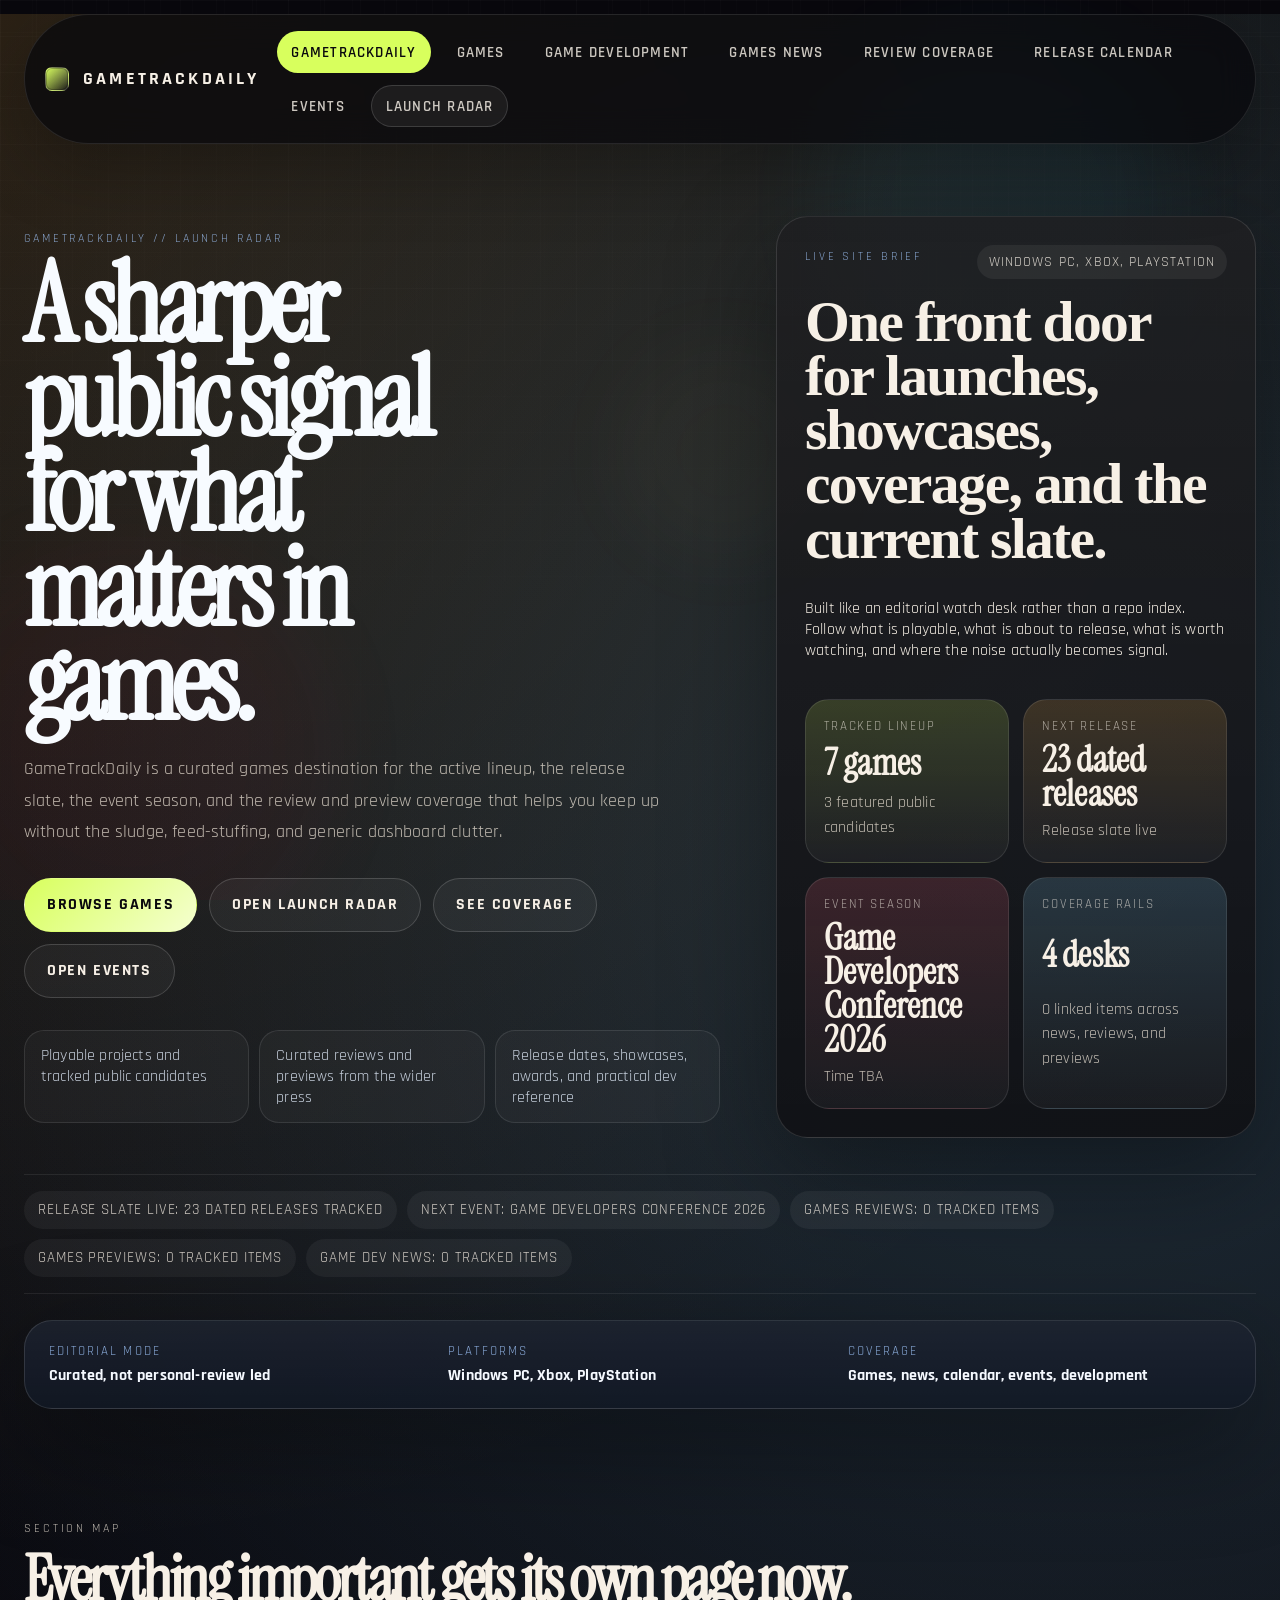
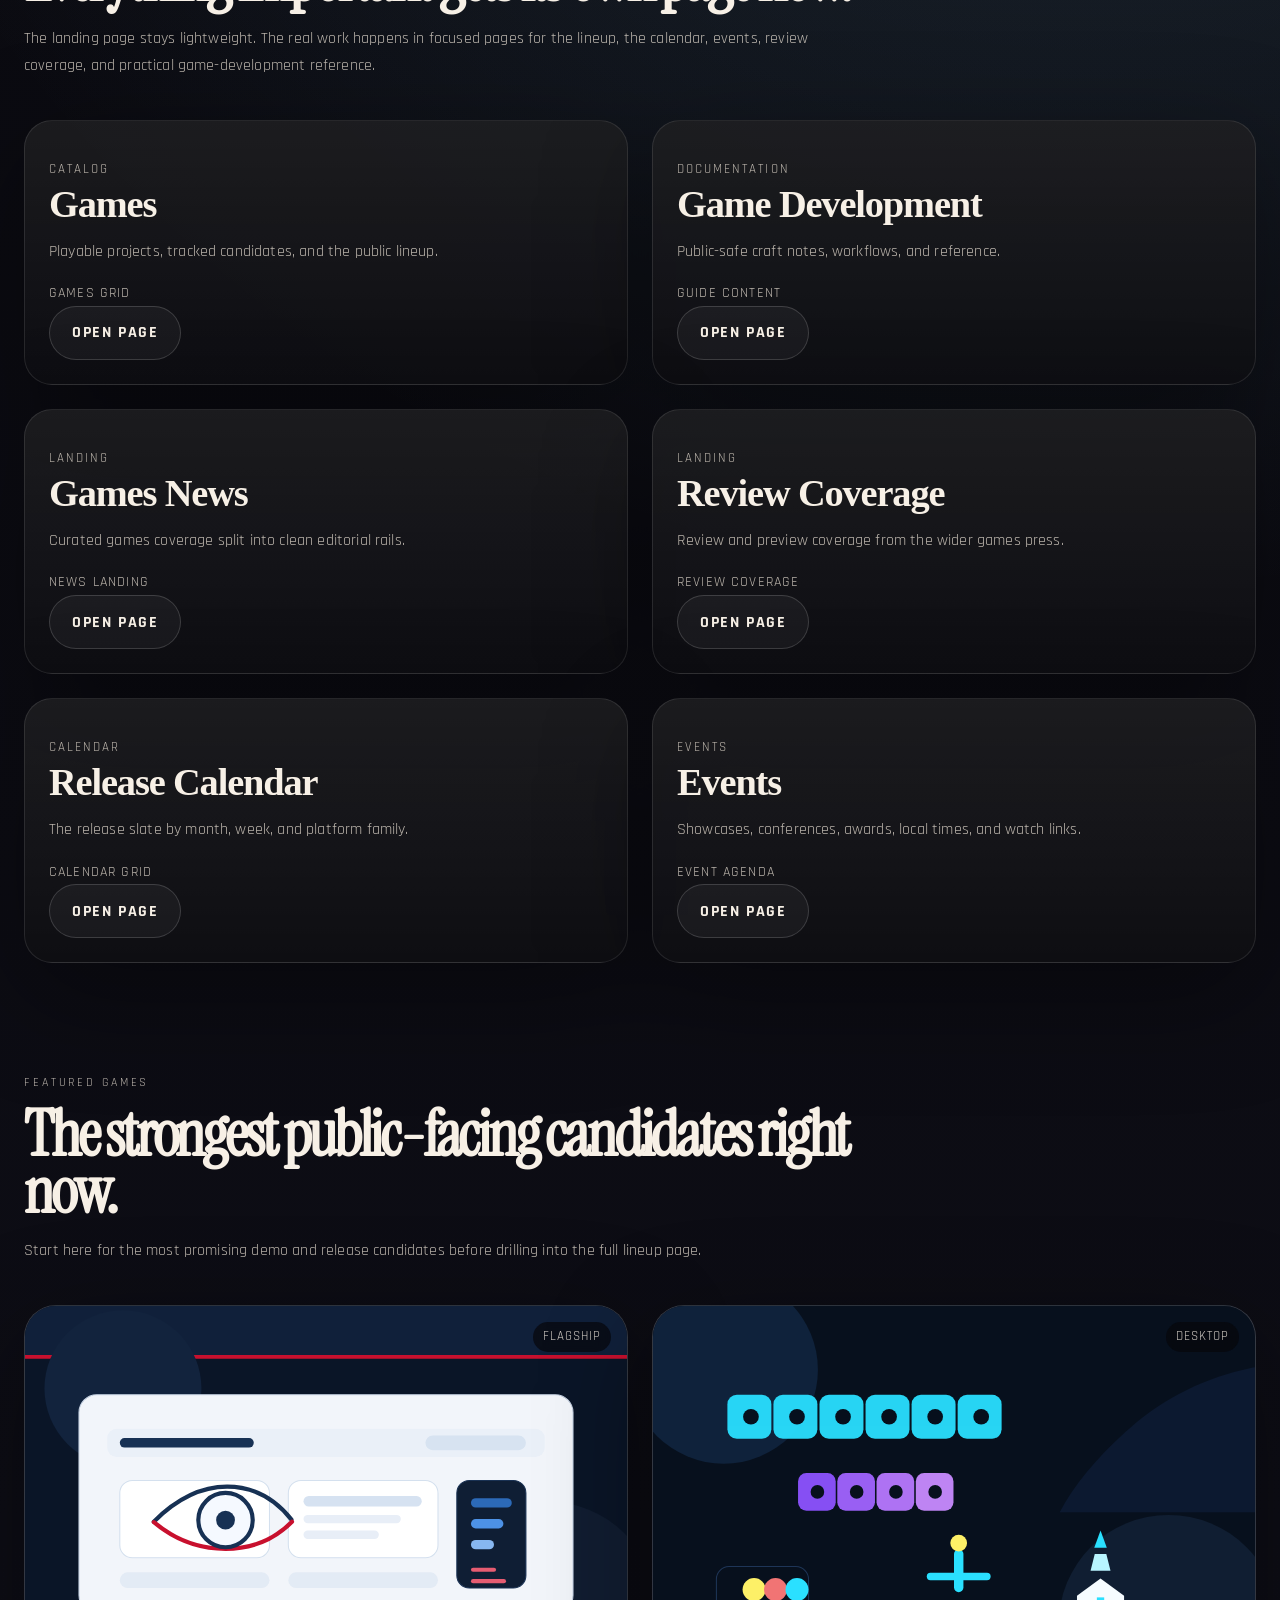
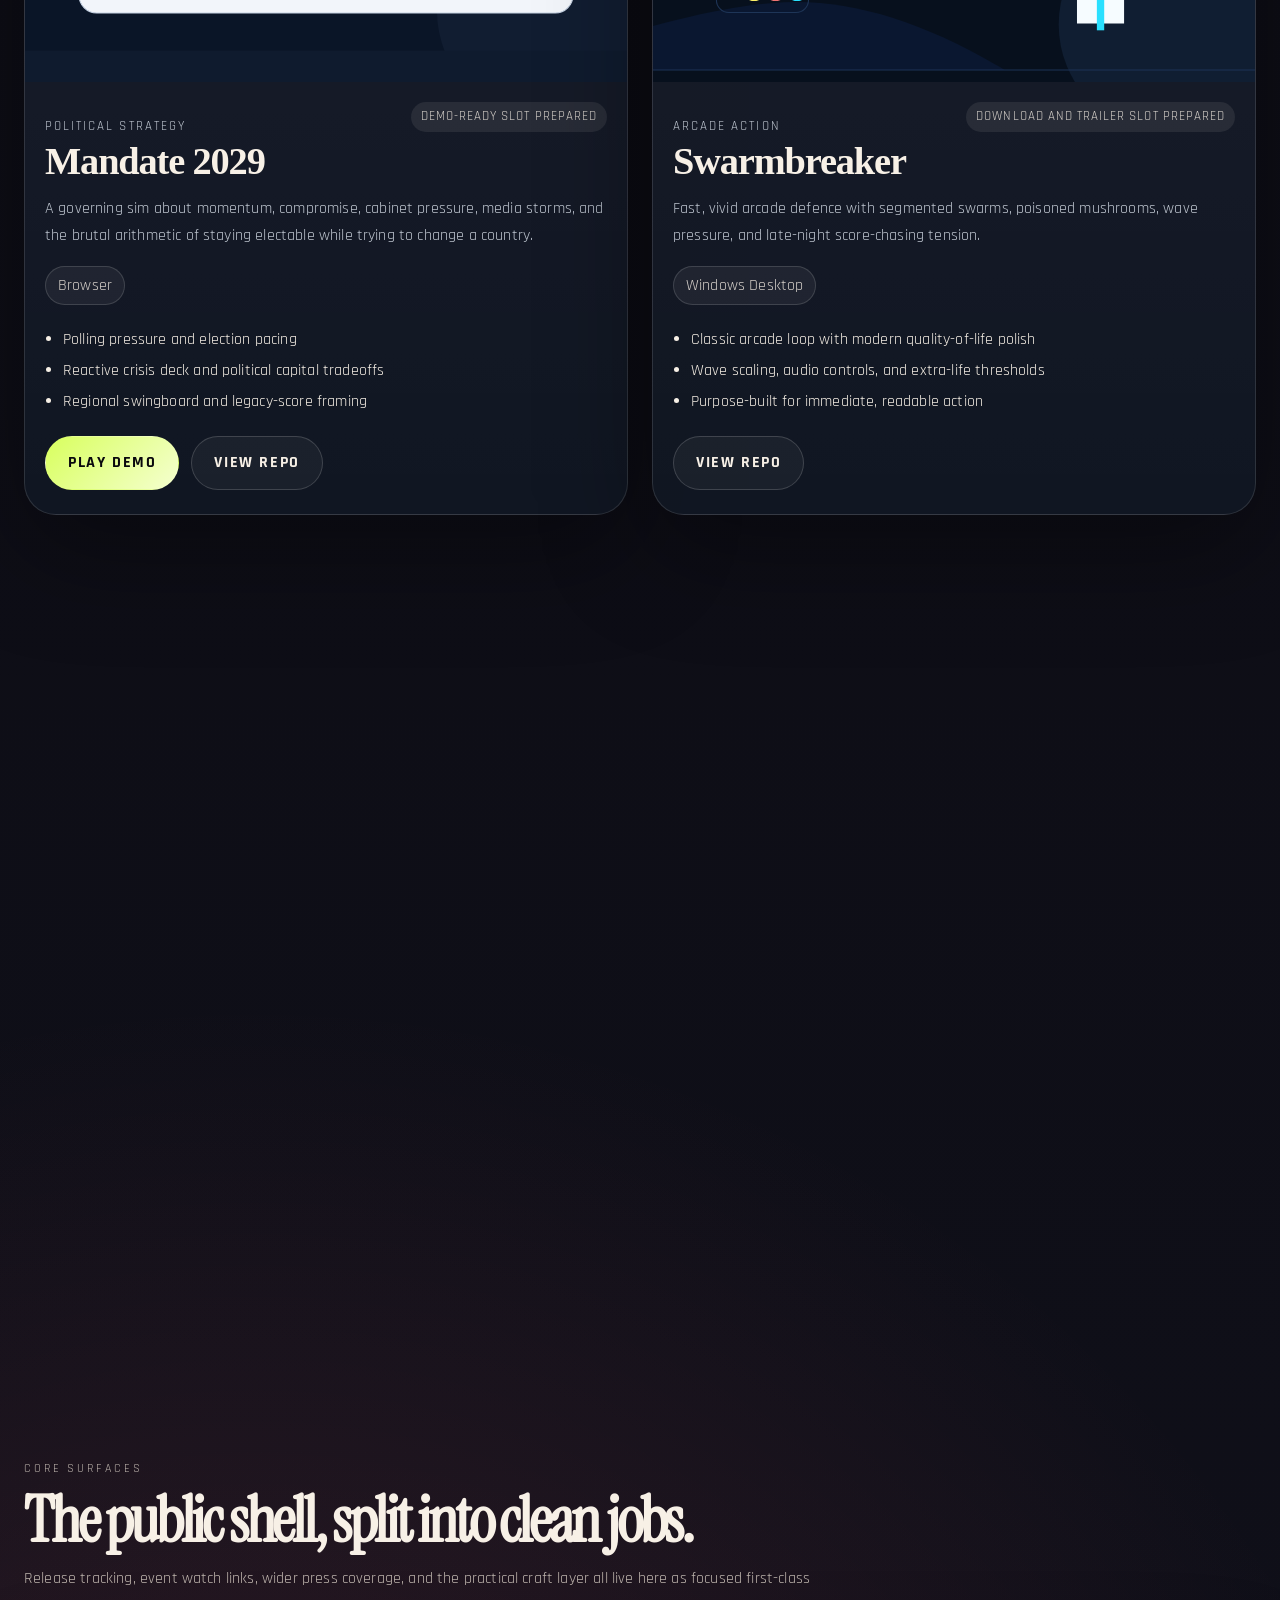
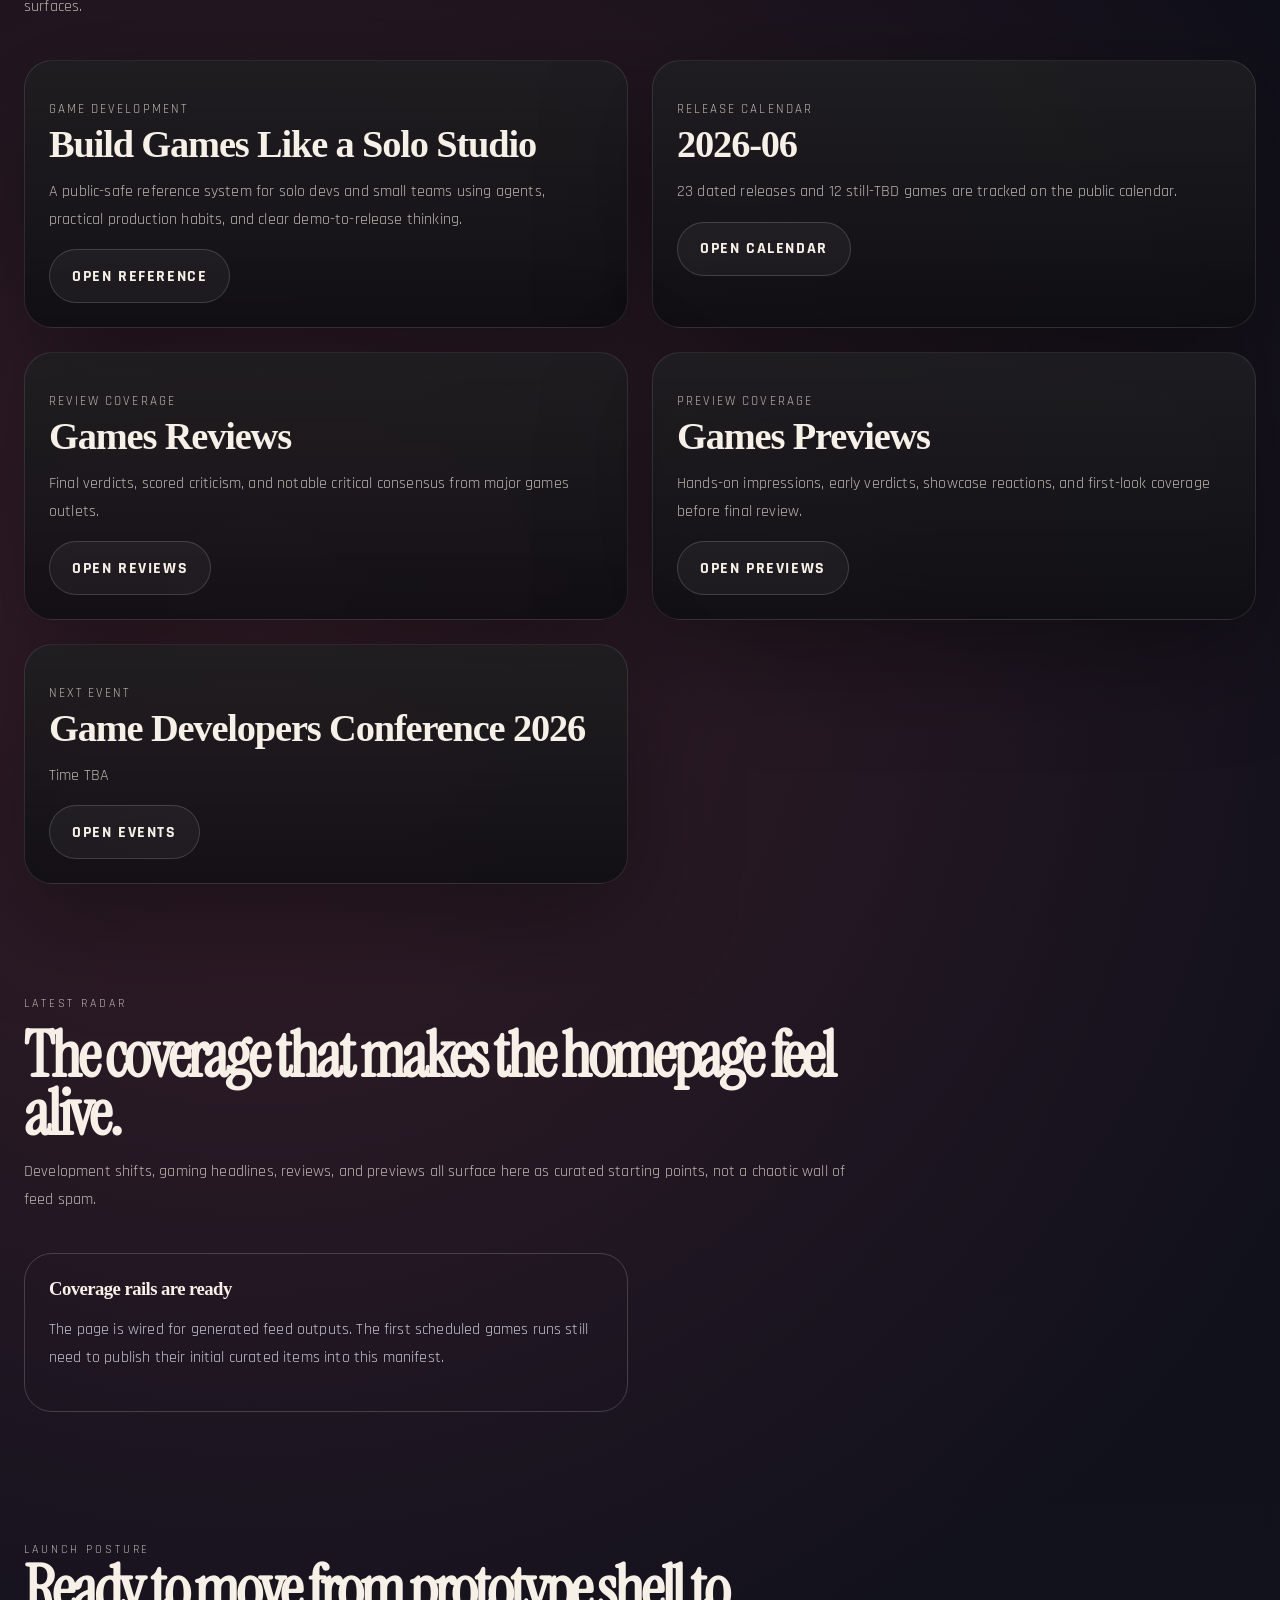
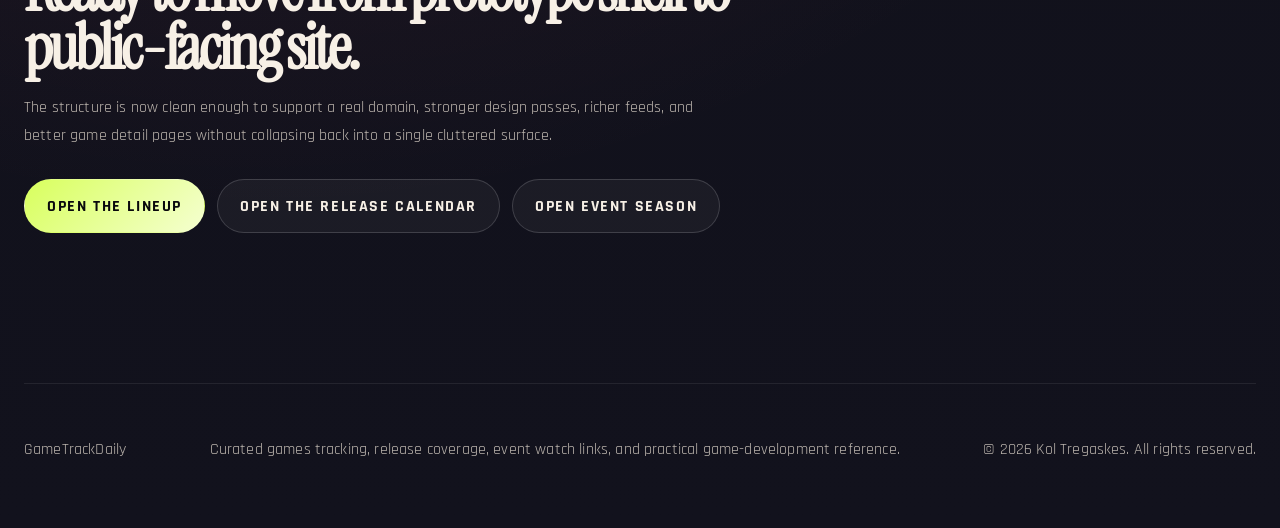
==== commit 02b5d125: "Launch-polish the public GameTrackDaily shell" ====
--- a/index.html
+++ b/index.html
@@ -22,7 +22,7 @@
     <link rel="preconnect" href="https://fonts.googleapis.com" />
     <link rel="preconnect" href="https://fonts.gstatic.com" crossorigin />
     <link
-      href="https://fonts.googleapis.com/css2?family=Space+Grotesk:wght@400;500;700&family=Fraunces:opsz,wght@9..144,600;9..144,700&display=swap"
+      href="https://fonts.googleapis.com/css2?family=Instrument+Serif:ital@0;1&family=Rajdhani:wght@500;600;700&display=swap"
       rel="stylesheet"
     />
     <link rel="stylesheet" href="styles.css" />
@@ -41,44 +41,46 @@
     </header>
 
     <main id="top">
-      <section class="hero">
+      <section class="hero hero--launch">
         <div class="hero__copy" data-reveal>
-          <p class="eyebrow">GameTrackDaily</p>
-          <h1>Track the games. Watch the calendar. Follow the signal.</h1>
+          <p class="eyebrow">GameTrackDaily // Launch Radar</p>
+          <h1>A sharper public signal for what matters in games.</h1>
           <p class="hero__lede">
-            A curated games destination for the active lineup, the release slate, the event season, and the review and
-            preview coverage that helps you keep up without the clutter.
+            GameTrackDaily is a curated games destination for the active lineup, the release slate, the event season,
+            and the review and preview coverage that helps you keep up without the sludge, feed-stuffing, and generic
+            dashboard clutter.
           </p>
           <div class="hero__actions">
             <a class="button button--primary" href="games.html">Browse games</a>
-            <a class="button button--ghost" href="news.html">Open games news</a>
-            <a class="button button--ghost" href="calendar.html">Open release calendar</a>
+            <a class="button button--ghost" href="calendar.html">Open launch radar</a>
+            <a class="button button--ghost" href="news.html">See coverage</a>
             <a class="button button--ghost" href="events.html">Open events</a>
           </div>
           <ul class="hero__facts" aria-label="Site facts">
-            <li>Tracked projects and playable demos</li>
+            <li>Playable projects and tracked public candidates</li>
             <li>Curated reviews and previews from the wider press</li>
             <li>Release dates, showcases, awards, and practical dev reference</li>
           </ul>
         </div>
 
         <div class="hero__visual" data-reveal>
-          <div class="hero-stack">
-            <article class="hero-stack__card hero-stack__card--front">
-              <img src="assets/mandate-2029.svg" alt="Mandate 2029 artwork" />
-              <div class="hero-stack__meta">
-                <span>Featured lineup</span>
-                <strong>GameTrackDaily</strong>
-              </div>
-            </article>
-            <article class="hero-stack__card hero-stack__card--left">
-              <img src="assets/swarmbreaker.svg" alt="Swarmbreaker artwork" />
-            </article>
-            <article class="hero-stack__card hero-stack__card--right">
-              <img src="assets/turbo-vector.svg" alt="Turbo Vector artwork" />
-            </article>
+          <div class="signal-deck">
+            <div class="signal-deck__topline">
+              <p class="eyebrow">Live site brief</p>
+              <span class="signal-deck__tag">Windows PC, Xbox, PlayStation</span>
+            </div>
+            <h2>One front door for launches, showcases, coverage, and the current slate.</h2>
+            <p>
+              Built like an editorial watch desk rather than a repo index. Follow what is playable, what is about to
+              release, what is worth watching, and where the noise actually becomes signal.
+            </p>
+            <div class="signal-grid" id="homeSignalGrid"></div>
           </div>
         </div>
+      </section>
+
+      <section class="ticker" aria-label="Signal tape" data-reveal>
+        <div class="ticker__track" id="homeTicker"></div>
       </section>
 
       <section class="studio-strip" aria-label="Site status" data-reveal>
@@ -121,14 +123,42 @@
 
       <section class="news-preview">
         <div class="section-head" data-reveal>
-          <p class="eyebrow">Highlights</p>
-          <h2>The rest of the public shell, at a glance.</h2>
+          <p class="eyebrow">Core surfaces</p>
+          <h2>The public shell, split into clean jobs.</h2>
           <p>
-            Release tracking, event watch links, wider press coverage, and the practical craft layer all live here now
-            as first-class surfaces.
+            Release tracking, event watch links, wider press coverage, and the practical craft layer all live here as
+            focused first-class surfaces.
           </p>
         </div>
         <div class="news-preview__grid" id="homeHighlightsGrid"></div>
+      </section>
+
+      <section class="news-preview">
+        <div class="section-head" data-reveal>
+          <p class="eyebrow">Latest radar</p>
+          <h2>The coverage that makes the homepage feel alive.</h2>
+          <p>
+            Development shifts, gaming headlines, reviews, and previews all surface here as curated starting points,
+            not a chaotic wall of feed spam.
+          </p>
+        </div>
+        <div class="news-card-grid" id="homeRadarGrid"></div>
+      </section>
+
+      <section class="future">
+        <div class="section-head" data-reveal>
+          <p class="eyebrow">Launch posture</p>
+          <h2>Ready to move from prototype shell to public-facing site.</h2>
+          <p>
+            The structure is now clean enough to support a real domain, stronger design passes, richer feeds, and
+            better game detail pages without collapsing back into a single cluttered surface.
+          </p>
+          <div class="future__actions">
+            <a class="button button--primary" href="games.html">Open the lineup</a>
+            <a class="button button--ghost" href="calendar.html">Open the release calendar</a>
+            <a class="button button--ghost" href="events.html">Open event season</a>
+          </div>
+        </div>
       </section>
     </main>
 
--- a/styles.css
+++ b/styles.css
@@ -1154,3 +1154,735 @@
     inset: 18% -1% 0 54%;
   }
 }
+
+/* Launch-grade override */
+
+:root {
+  --bg: #09080d;
+  --bg-soft: #11111a;
+  --panel: rgba(255, 255, 255, 0.045);
+  --panel-strong: rgba(255, 255, 255, 0.08);
+  --panel-border: rgba(255, 255, 255, 0.12);
+  --text: #f7f0e6;
+  --muted: rgba(241, 231, 218, 0.76);
+  --soft: rgba(211, 225, 246, 0.74);
+  --line: rgba(255, 255, 255, 0.08);
+  --accent: #d8ff5d;
+  --accent-strong: #f5ffd0;
+  --accent-warm: #ffb84c;
+  --accent-cool: #88d8ff;
+  --accent-hot: #ff667d;
+  --shadow: 0 32px 110px rgba(0, 0, 0, 0.38);
+}
+
+body[data-section="games"] {
+  --accent: #88d8ff;
+  --accent-strong: #dff4ff;
+}
+
+body[data-section="news"],
+body[data-section="review-coverage"] {
+  --accent: #d8ff5d;
+  --accent-strong: #f5ffd0;
+}
+
+body[data-section="calendar"] {
+  --accent: #ffb84c;
+  --accent-strong: #ffe3b5;
+}
+
+body[data-section="events"] {
+  --accent: #ff667d;
+  --accent-strong: #ffd6dc;
+}
+
+body[data-section="game-development"] {
+  --accent: #bca0ff;
+  --accent-strong: #ebddff;
+}
+
+html {
+  background: #09080d;
+}
+
+body {
+  position: relative;
+  font-family: "Rajdhani", sans-serif;
+  letter-spacing: 0.01em;
+  background:
+    radial-gradient(circle at top left, rgba(255, 184, 76, 0.14), transparent 22%),
+    radial-gradient(circle at 85% 12%, rgba(136, 216, 255, 0.18), transparent 22%),
+    radial-gradient(circle at 20% 78%, rgba(255, 102, 125, 0.16), transparent 22%),
+    linear-gradient(180deg, #08080c 0%, #0d0d15 45%, #12121d 100%);
+}
+
+body::before {
+  content: "";
+  position: fixed;
+  inset: 0;
+  pointer-events: none;
+  background-image:
+    linear-gradient(rgba(255, 255, 255, 0.018) 1px, transparent 1px),
+    linear-gradient(90deg, rgba(255, 255, 255, 0.018) 1px, transparent 1px);
+  background-size: 32px 32px;
+  mask-image: linear-gradient(180deg, rgba(0, 0, 0, 0.8), transparent);
+  opacity: 0.8;
+}
+
+.site-header,
+main,
+.docs-main,
+.site-footer {
+  width: min(1360px, calc(100% - 48px));
+}
+
+.site-header {
+  position: sticky;
+  top: 14px;
+  z-index: 30;
+  margin-top: 14px;
+  padding: 16px 20px;
+  border: 1px solid rgba(255, 255, 255, 0.1);
+  border-radius: 999px;
+  background: rgba(8, 8, 12, 0.72);
+  backdrop-filter: blur(18px);
+  box-shadow: 0 24px 70px rgba(0, 0, 0, 0.28);
+}
+
+.site-brand {
+  display: inline-flex;
+  align-items: center;
+  gap: 14px;
+  font-family: "Rajdhani", sans-serif;
+  font-size: 1.1rem;
+  font-weight: 700;
+  letter-spacing: 0.18em;
+  color: var(--text);
+}
+
+.site-brand::before {
+  content: "";
+  width: 24px;
+  height: 24px;
+  border-radius: 7px;
+  border: 1px solid rgba(255, 255, 255, 0.16);
+  background:
+    linear-gradient(135deg, var(--accent), rgba(255, 255, 255, 0.04)),
+    linear-gradient(180deg, rgba(255, 255, 255, 0.12), transparent);
+  box-shadow: inset 0 0 0 1px rgba(0, 0, 0, 0.24);
+}
+
+.site-nav {
+  align-items: center;
+  gap: 12px;
+}
+
+.site-nav a {
+  display: inline-flex;
+  align-items: center;
+  min-height: 42px;
+  padding: 0 14px;
+  border-radius: 999px;
+  color: rgba(247, 240, 230, 0.82);
+  font-size: 0.96rem;
+  font-weight: 600;
+  letter-spacing: 0.08em;
+  text-transform: uppercase;
+}
+
+.site-nav a[aria-current="page"] {
+  color: #09080d;
+  background: var(--accent);
+}
+
+.site-nav__cta {
+  border: 1px solid rgba(255, 255, 255, 0.14);
+  background: rgba(255, 255, 255, 0.06);
+}
+
+.hero {
+  grid-template-columns: minmax(0, 1.06fr) minmax(340px, 480px);
+  gap: 56px;
+  min-height: calc(100vh - 170px);
+  padding: 72px 0 18px;
+}
+
+.hero h1,
+.docs-hero h1,
+.section-head h2,
+.future h2,
+.docs-viewer__meta h2,
+.calendar-detail__head h2 {
+  font-family: "Instrument Serif", serif;
+  font-style: normal;
+  letter-spacing: -0.05em;
+}
+
+.hero h1 {
+  max-width: 9.5ch;
+  font-size: clamp(4.3rem, 8.6vw, 7.8rem);
+  line-height: 0.86;
+}
+
+.hero__lede,
+.section-head p,
+.preview-card p,
+.news-card p,
+.docs-viewer__description,
+.docs-viewer__content p,
+.site-footer p,
+.calendar-toolbar__note,
+.calendar-range,
+.calendar-release-item p,
+.calendar-release-item span {
+  color: var(--muted);
+}
+
+.hero__lede {
+  max-width: 40rem;
+  margin-top: 22px;
+  font-size: 1.15rem;
+}
+
+.hero__actions,
+.future__actions,
+.feature__actions {
+  gap: 12px;
+}
+
+.button {
+  min-height: 54px;
+  padding: 0 22px;
+  border-radius: 999px;
+  font-family: "Rajdhani", sans-serif;
+  font-weight: 700;
+  letter-spacing: 0.1em;
+  text-transform: uppercase;
+}
+
+.button--primary {
+  background: linear-gradient(135deg, var(--accent), var(--accent-strong));
+  color: #09080d;
+}
+
+.button--ghost {
+  background: rgba(255, 255, 255, 0.045);
+  border-color: rgba(255, 255, 255, 0.16);
+}
+
+.hero__facts {
+  display: grid;
+  grid-template-columns: repeat(3, minmax(0, 1fr));
+  gap: 10px;
+  margin-top: 32px;
+}
+
+.hero__facts li {
+  min-height: 100%;
+  padding: 14px 16px;
+  border: 1px solid rgba(255, 255, 255, 0.1);
+  border-radius: 20px;
+  background: rgba(255, 255, 255, 0.03);
+}
+
+.signal-deck,
+.rail-panel {
+  border: 1px solid rgba(255, 255, 255, 0.12);
+  border-radius: 32px;
+  background:
+    linear-gradient(180deg, rgba(255, 255, 255, 0.08), rgba(255, 255, 255, 0.025)),
+    rgba(8, 8, 12, 0.82);
+  box-shadow: var(--shadow);
+}
+
+.signal-deck {
+  display: grid;
+  gap: 16px;
+  padding: 28px;
+  min-height: 100%;
+}
+
+.signal-deck__topline {
+  display: flex;
+  align-items: center;
+  justify-content: space-between;
+  gap: 12px;
+  flex-wrap: wrap;
+}
+
+.signal-deck__tag {
+  display: inline-flex;
+  align-items: center;
+  min-height: 34px;
+  padding: 0 12px;
+  border-radius: 999px;
+  background: rgba(255, 255, 255, 0.06);
+  color: rgba(247, 240, 230, 0.82);
+  font-size: 0.9rem;
+  letter-spacing: 0.08em;
+  text-transform: uppercase;
+}
+
+.signal-deck h2 {
+  margin: 0;
+  font-size: clamp(2.6rem, 4.5vw, 4.1rem);
+  line-height: 0.94;
+}
+
+.signal-grid {
+  display: grid;
+  grid-template-columns: repeat(2, minmax(0, 1fr));
+  gap: 14px;
+  margin-top: 6px;
+}
+
+.signal-card {
+  display: grid;
+  gap: 8px;
+  min-height: 158px;
+  padding: 18px;
+  border-radius: 24px;
+  border: 1px solid rgba(255, 255, 255, 0.1);
+  background: rgba(255, 255, 255, 0.04);
+  color: var(--text);
+  text-decoration: none;
+}
+
+.signal-card__label {
+  color: rgba(247, 240, 230, 0.62);
+  font-size: 0.82rem;
+  letter-spacing: 0.14em;
+  text-transform: uppercase;
+}
+
+.signal-card__value {
+  font-family: "Instrument Serif", serif;
+  font-style: normal;
+  font-size: clamp(1.8rem, 2.8vw, 2.7rem);
+  line-height: 0.95;
+}
+
+.signal-card__detail {
+  margin: 0;
+  color: var(--muted);
+  line-height: 1.55;
+}
+
+.signal-card--lime {
+  background: linear-gradient(180deg, rgba(216, 255, 93, 0.16), rgba(255, 255, 255, 0.04));
+}
+
+.signal-card--gold {
+  background: linear-gradient(180deg, rgba(255, 184, 76, 0.16), rgba(255, 255, 255, 0.04));
+}
+
+.signal-card--crimson {
+  background: linear-gradient(180deg, rgba(255, 102, 125, 0.16), rgba(255, 255, 255, 0.04));
+}
+
+.signal-card--ice {
+  background: linear-gradient(180deg, rgba(136, 216, 255, 0.16), rgba(255, 255, 255, 0.04));
+}
+
+.ticker {
+  margin-top: 18px;
+  overflow: hidden;
+  border-top: 1px solid rgba(255, 255, 255, 0.08);
+  border-bottom: 1px solid rgba(255, 255, 255, 0.08);
+}
+
+.ticker__track {
+  display: flex;
+  gap: 10px;
+  flex-wrap: wrap;
+  padding: 16px 0;
+}
+
+.ticker__item {
+  display: inline-flex;
+  align-items: center;
+  min-height: 38px;
+  padding: 0 14px;
+  border-radius: 999px;
+  background: rgba(255, 255, 255, 0.05);
+  color: rgba(247, 240, 230, 0.8);
+  font-size: 0.95rem;
+  letter-spacing: 0.06em;
+  text-transform: uppercase;
+}
+
+.studio-strip {
+  margin-top: 26px;
+  border-radius: 28px;
+  padding: 22px 24px;
+}
+
+.section-head {
+  max-width: 52rem;
+}
+
+.section-head h2,
+.future h2 {
+  font-size: clamp(3rem, 5vw, 4.8rem);
+  line-height: 0.9;
+}
+
+.news-preview__grid,
+.news-card-grid {
+  grid-template-columns: repeat(2, minmax(0, 1fr));
+}
+
+.preview-card,
+.news-card,
+.prompt-card,
+.feed-hero,
+.feed-sources,
+.docs-nav__button,
+.docs-viewer,
+.summary-chip,
+.news-tab,
+.calendar-toolbar,
+.calendar-policy,
+.calendar-detail,
+.calendar-day,
+.rail-panel {
+  border-radius: 28px;
+}
+
+.preview-card,
+.news-card,
+.prompt-card,
+.docs-viewer,
+.summary-chip,
+.rail-panel,
+.calendar-toolbar,
+.calendar-policy,
+.calendar-detail,
+.calendar-day {
+  border: 1px solid rgba(255, 255, 255, 0.1);
+  background:
+    linear-gradient(180deg, rgba(255, 255, 255, 0.08), rgba(255, 255, 255, 0.025)),
+    rgba(8, 8, 12, 0.82);
+  box-shadow: var(--shadow);
+}
+
+.preview-card,
+.news-card,
+.prompt-card,
+.summary-chip,
+.rail-panel {
+  padding: 24px;
+}
+
+.preview-card h3,
+.news-card h3,
+.prompt-card h3,
+.docs-viewer__meta h2,
+.docs-hero h1 {
+  line-height: 0.94;
+}
+
+.preview-card h3,
+.news-card h3,
+.prompt-card h3 {
+  font-size: clamp(2rem, 3vw, 2.8rem);
+}
+
+.preview-card__meta {
+  margin: 6px 0 0;
+  color: rgba(247, 240, 230, 0.58);
+  font-size: 0.9rem;
+  letter-spacing: 0.08em;
+  text-transform: uppercase;
+}
+
+.summary-chip__value {
+  font-size: clamp(1.9rem, 3vw, 2.7rem);
+}
+
+.docs-hero {
+  min-height: 32vh;
+  padding: 54px 0 18px;
+  align-items: start;
+}
+
+.docs-hero h1 {
+  max-width: 12ch;
+  font-size: clamp(3.4rem, 6vw, 6rem);
+  line-height: 0.88;
+}
+
+.docs-layout {
+  align-items: start;
+  grid-template-columns: minmax(0, 1fr) minmax(300px, 340px);
+  gap: 24px;
+}
+
+.docs-layout > .docs-viewer {
+  order: 1;
+}
+
+.docs-layout > .docs-nav {
+  order: 2;
+}
+
+.docs-nav {
+  gap: 16px;
+}
+
+.docs-nav__button,
+.news-tab {
+  border-radius: 22px;
+  font-family: "Rajdhani", sans-serif;
+  font-weight: 700;
+  letter-spacing: 0.08em;
+  text-transform: uppercase;
+}
+
+.docs-nav__button span {
+  font-family: "Rajdhani", sans-serif;
+  font-weight: 500;
+  text-transform: none;
+  letter-spacing: 0;
+}
+
+.docs-viewer {
+  min-height: 62vh;
+  padding: 32px;
+}
+
+.docs-viewer__meta h2 {
+  font-size: clamp(2.8rem, 4vw, 4.4rem);
+}
+
+.docs-viewer__content h2,
+.docs-viewer__content h3 {
+  font-family: "Instrument Serif", serif;
+  font-style: normal;
+}
+
+.docs-viewer__content pre,
+.prompt-card pre {
+  border-radius: 18px;
+  background: rgba(0, 0, 0, 0.32);
+}
+
+.rail-panel h2 {
+  margin: 0;
+  font-size: 1.7rem;
+  line-height: 1;
+}
+
+.rail-panel p {
+  margin-bottom: 0;
+  color: var(--muted);
+}
+
+.emerging-grid {
+  grid-template-columns: repeat(2, minmax(0, 1fr));
+}
+
+.emerging-card {
+  border-radius: 32px;
+  overflow: hidden;
+}
+
+.emerging-card__media {
+  position: relative;
+}
+
+.emerging-card__media img {
+  width: 100%;
+  aspect-ratio: 16 / 10;
+  object-fit: cover;
+}
+
+.emerging-card__topline {
+  display: flex;
+  align-items: start;
+  justify-content: space-between;
+  gap: 12px;
+}
+
+.card-stage,
+.card-status {
+  display: inline-flex;
+  align-items: center;
+  min-height: 30px;
+  padding: 0 10px;
+  border-radius: 999px;
+  background: rgba(255, 255, 255, 0.08);
+  color: rgba(247, 240, 230, 0.84);
+  font-size: 0.82rem;
+  letter-spacing: 0.08em;
+  text-transform: uppercase;
+}
+
+.card-stage {
+  position: absolute;
+  right: 16px;
+  top: 16px;
+  background: rgba(8, 8, 12, 0.72);
+  backdrop-filter: blur(8px);
+}
+
+.emerging-card__body h3 {
+  line-height: 0.94;
+}
+
+.source-pill-row {
+  gap: 8px;
+}
+
+.source-pill {
+  border-radius: 999px;
+  padding: 8px 12px;
+  background: rgba(255, 255, 255, 0.055);
+  color: rgba(247, 240, 230, 0.84);
+}
+
+.news-card__meta {
+  justify-content: space-between;
+  align-items: center;
+}
+
+.calendar-page {
+  gap: 22px;
+}
+
+.calendar-toolbar {
+  padding: 22px 24px;
+}
+
+.calendar-toggle__button,
+.calendar-nav__button {
+  border-radius: 999px;
+  font-family: "Rajdhani", sans-serif;
+  font-weight: 700;
+  letter-spacing: 0.08em;
+  text-transform: uppercase;
+}
+
+.calendar-toggle__button.is-active {
+  background: linear-gradient(135deg, var(--accent), var(--accent-strong));
+}
+
+.calendar-grid {
+  gap: 14px;
+}
+
+.calendar-day {
+  min-height: 184px;
+  border-radius: 24px;
+}
+
+.calendar-day__count {
+  font-size: 1.55rem;
+}
+
+.calendar-detail {
+  margin-top: 20px;
+}
+
+.calendar-release-item {
+  border-radius: 20px;
+}
+
+.empty-state {
+  border-radius: 28px;
+  border-style: solid;
+}
+
+.site-footer {
+  align-items: center;
+  padding: 36px 0 48px;
+  color: rgba(247, 240, 230, 0.72);
+}
+
+@media (max-width: 1120px) {
+  .hero,
+  .docs-hero,
+  .docs-layout {
+    grid-template-columns: 1fr;
+  }
+
+  .docs-layout > .docs-nav,
+  .docs-layout > .docs-viewer {
+    order: initial;
+  }
+
+  .hero {
+    min-height: auto;
+    padding-top: 46px;
+  }
+
+  .hero__facts,
+  .signal-grid,
+  .news-preview__grid,
+  .news-card-grid,
+  .emerging-grid,
+  .studio-strip {
+    grid-template-columns: 1fr;
+  }
+
+  .site-header {
+    border-radius: 28px;
+  }
+}
+
+@media (max-width: 760px) {
+  .site-header,
+  main,
+  .docs-main,
+  .site-footer {
+    width: min(100% - 24px, 1360px);
+  }
+
+  .site-header {
+    position: relative;
+    top: 0;
+    margin-top: 12px;
+    padding: 16px;
+  }
+
+  .site-nav {
+    width: 100%;
+    justify-content: flex-start;
+  }
+
+  .site-nav a,
+  .site-nav__cta {
+    width: auto;
+  }
+
+  .hero h1,
+  .docs-hero h1,
+  .section-head h2,
+  .future h2 {
+    font-size: clamp(3rem, 13vw, 4.6rem);
+  }
+
+  .hero__facts {
+    grid-template-columns: 1fr;
+  }
+
+  .ticker__track {
+    display: grid;
+    grid-template-columns: 1fr;
+  }
+
+  .signal-grid,
+  .news-preview__grid,
+  .news-card-grid,
+  .emerging-grid {
+    grid-template-columns: 1fr;
+  }
+
+  .docs-viewer,
+  .preview-card,
+  .news-card,
+  .summary-chip,
+  .rail-panel {
+    padding: 22px;
+  }
+}
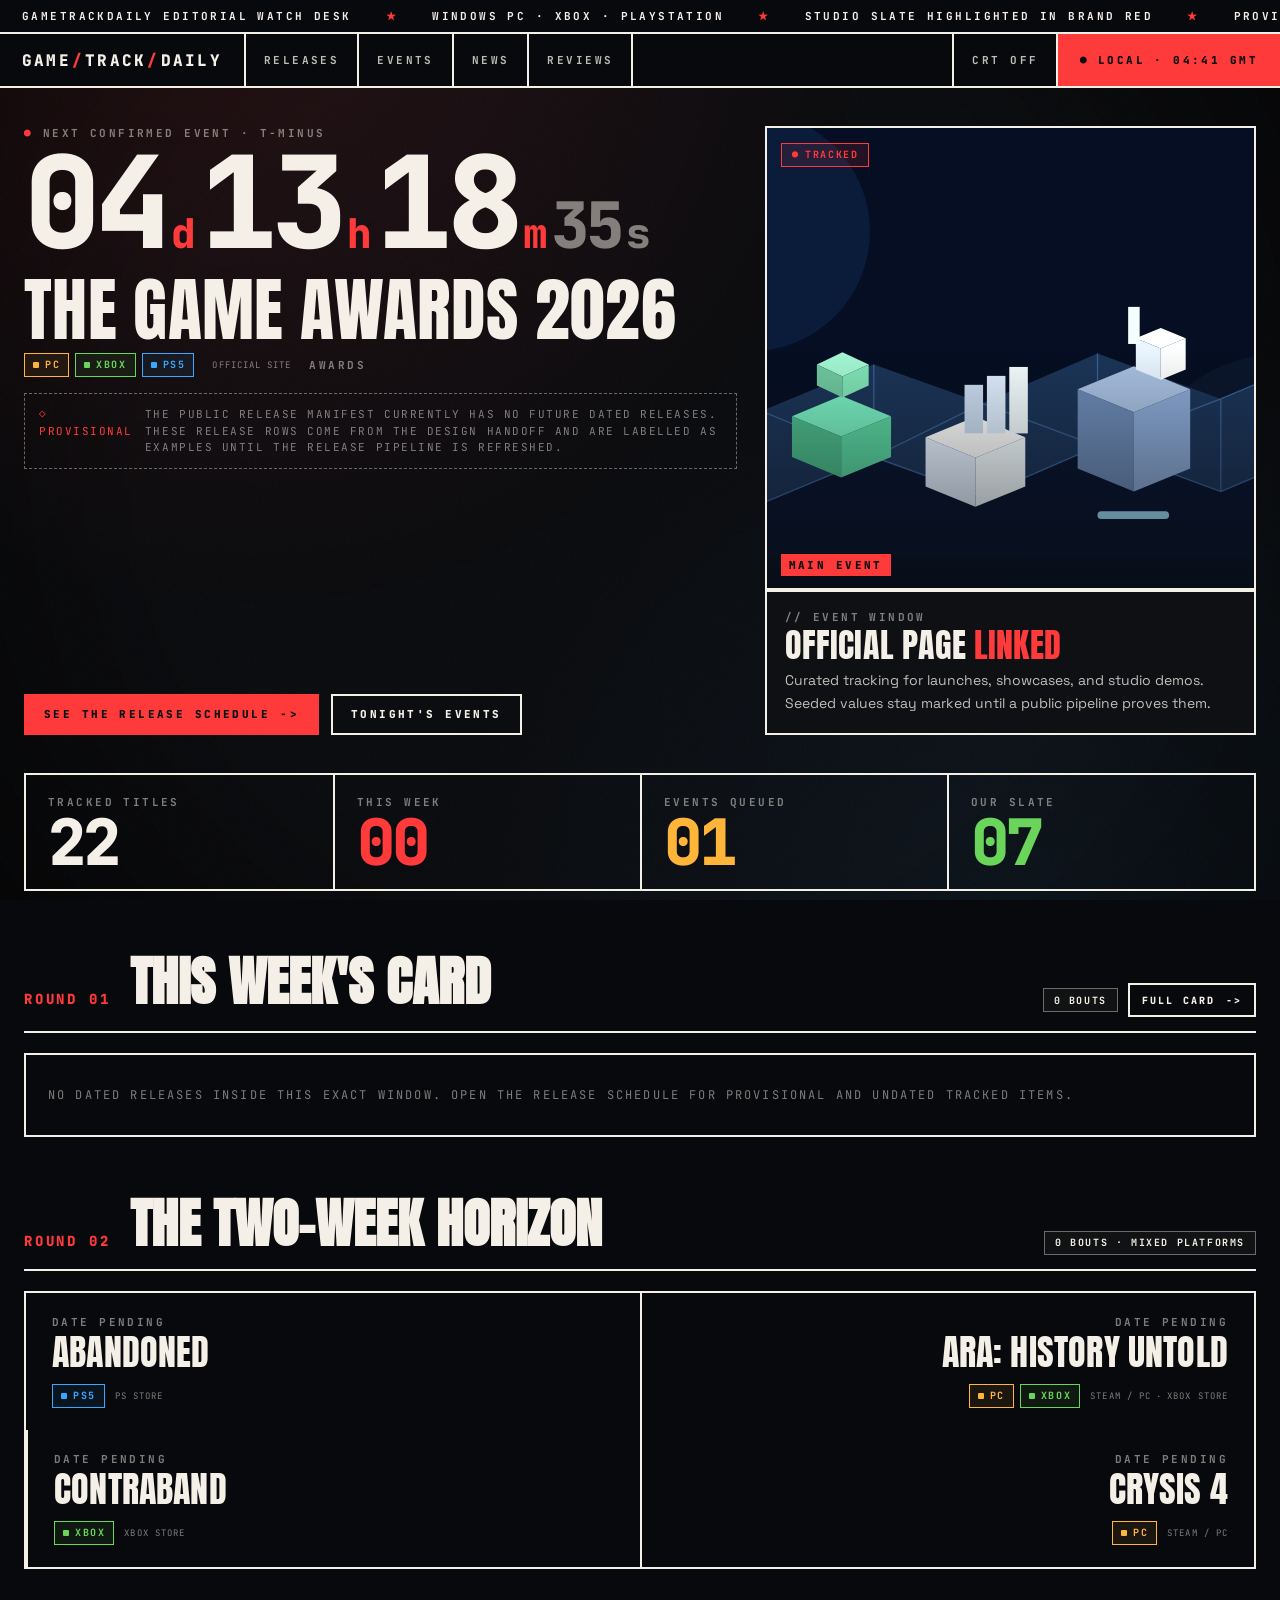
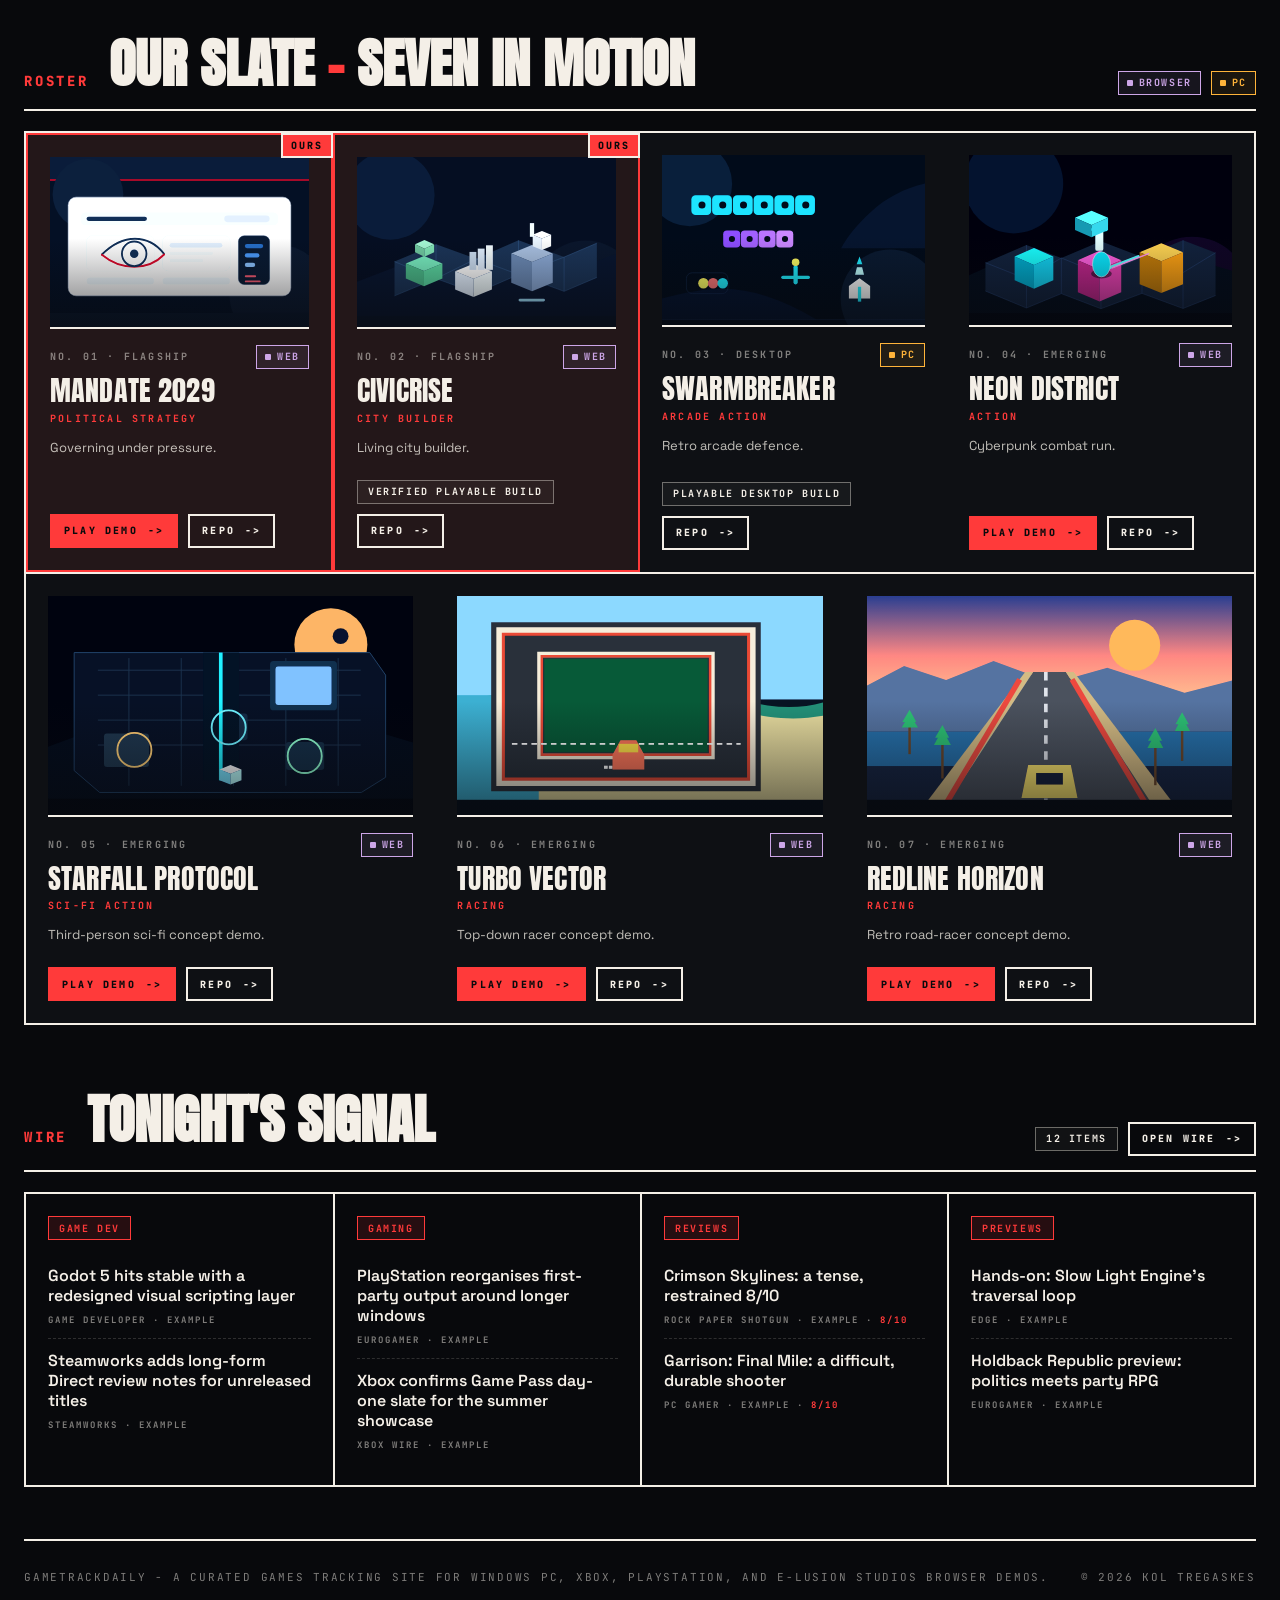
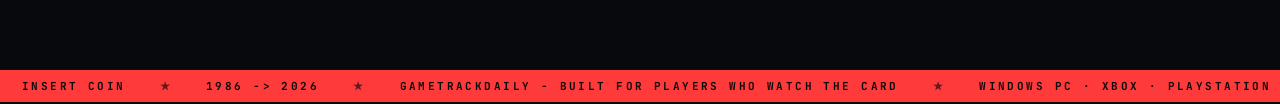
==== commit ed77eb9f: "Implement GameTrackDaily arcade redesign" ====
--- a/index.html
+++ b/index.html
@@ -1,173 +1,44 @@
 <!DOCTYPE html>
-<html lang="en">
+<html lang="en-GB">
   <head>
     <meta charset="UTF-8" />
     <meta name="viewport" content="width=device-width, initial-scale=1.0" />
     <title>GameTrackDaily</title>
     <meta
       name="description"
-      content="A curated games destination for tracked projects, release dates, major events, review coverage, preview coverage, and practical game-development reference."
+      content="GameTrackDaily is an arcade-styled games watch desk for tracked releases, events, curated coverage, and the E-lusion Studios slate."
     />
+    <link rel="canonical" href="https://koltregaskes.github.io/gametrackdaily/" />
     <meta property="og:title" content="GameTrackDaily" />
     <meta
       property="og:description"
-      content="Track the lineup, follow the release slate, watch the event season, and browse review, preview, and game-development coverage in one place."
+      content="Tracked releases, events, curated games coverage, and the E-lusion Studios slate in one public watch desk."
     />
     <meta property="og:type" content="website" />
-    <meta property="og:url" content="https://koltregaskes.github.io/games-hub/" />
-    <meta name="theme-color" content="#08101d" />
-    <link rel="canonical" href="https://koltregaskes.github.io/games-hub/" />
+    <meta property="og:url" content="https://koltregaskes.github.io/gametrackdaily/" />
+    <meta name="twitter:card" content="summary" />
+    <meta name="theme-color" content="#08090c" />
     <link rel="icon" href="favicon.svg" type="image/svg+xml" />
     <link rel="manifest" href="site.webmanifest" />
-    <link rel="preconnect" href="https://fonts.googleapis.com" />
-    <link rel="preconnect" href="https://fonts.gstatic.com" crossorigin />
-    <link
-      href="https://fonts.googleapis.com/css2?family=Instrument+Serif:ital@0;1&family=Rajdhani:wght@500;600;700&display=swap"
-      rel="stylesheet"
-    />
     <link rel="stylesheet" href="styles.css" />
+    <script type="application/ld+json">
+      {
+        "@context": "https://schema.org",
+        "@type": "WebSite",
+        "@id": "https://koltregaskes.github.io/gametrackdaily/#website",
+        "name": "GameTrackDaily",
+        "url": "https://koltregaskes.github.io/gametrackdaily/",
+        "publisher": {
+          "@type": "Organization",
+          "@id": "https://koltregaskes.github.io/gametrackdaily/#organization",
+          "name": "GameTrackDaily"
+        }
+      }
+    </script>
   </head>
-  <body data-page="home" data-section="home">
-    <div class="atmosphere" aria-hidden="true">
-      <div class="atmosphere__orb atmosphere__orb--cyan"></div>
-      <div class="atmosphere__orb atmosphere__orb--crimson"></div>
-      <div class="atmosphere__orb atmosphere__orb--gold"></div>
-      <div class="atmosphere__grid"></div>
-    </div>
-
-    <header class="site-header">
-      <a class="site-brand" href="index.html">GameTrackDaily</a>
-      <nav class="site-nav" id="siteNav" aria-label="Primary"></nav>
-    </header>
-
-    <main id="top">
-      <section class="hero hero--launch">
-        <div class="hero__copy" data-reveal>
-          <p class="eyebrow">GameTrackDaily // Launch Radar</p>
-          <h1>A sharper public signal for what matters in games.</h1>
-          <p class="hero__lede">
-            GameTrackDaily is a curated games destination for the active lineup, the release slate, the event season,
-            and the review and preview coverage that helps you keep up without the sludge, feed-stuffing, and generic
-            dashboard clutter.
-          </p>
-          <div class="hero__actions">
-            <a class="button button--primary" href="games.html">Browse games</a>
-            <a class="button button--ghost" href="calendar.html">Open launch radar</a>
-            <a class="button button--ghost" href="news.html">See coverage</a>
-            <a class="button button--ghost" href="events.html">Open events</a>
-          </div>
-          <ul class="hero__facts" aria-label="Site facts">
-            <li>Playable projects and tracked public candidates</li>
-            <li>Curated reviews and previews from the wider press</li>
-            <li>Release dates, showcases, awards, and practical dev reference</li>
-          </ul>
-        </div>
-
-        <div class="hero__visual" data-reveal>
-          <div class="signal-deck">
-            <div class="signal-deck__topline">
-              <p class="eyebrow">Live site brief</p>
-              <span class="signal-deck__tag">Windows PC, Xbox, PlayStation</span>
-            </div>
-            <h2>One front door for launches, showcases, coverage, and the current slate.</h2>
-            <p>
-              Built like an editorial watch desk rather than a repo index. Follow what is playable, what is about to
-              release, what is worth watching, and where the noise actually becomes signal.
-            </p>
-            <div class="signal-grid" id="homeSignalGrid"></div>
-          </div>
-        </div>
-      </section>
-
-      <section class="ticker" aria-label="Signal tape" data-reveal>
-        <div class="ticker__track" id="homeTicker"></div>
-      </section>
-
-      <section class="studio-strip" aria-label="Site status" data-reveal>
-        <div>
-          <span class="studio-strip__label">Editorial mode</span>
-          <strong>Curated, not personal-review led</strong>
-        </div>
-        <div>
-          <span class="studio-strip__label">Platforms</span>
-          <strong>Windows PC, Xbox, PlayStation</strong>
-        </div>
-        <div>
-          <span class="studio-strip__label">Coverage</span>
-          <strong>Games, news, calendar, events, development</strong>
-        </div>
-      </section>
-
-      <section class="lineup">
-        <div class="section-head" data-reveal>
-          <p class="eyebrow">Section map</p>
-          <h2>Everything important gets its own page now.</h2>
-          <p>
-            The landing page stays lightweight. The real work happens in focused pages for the lineup, the calendar,
-            events, review coverage, and practical game-development reference.
-          </p>
-        </div>
-        <div class="news-preview__grid" id="homeSectionLinks"></div>
-      </section>
-
-      <section class="emerging" id="featured-games">
-        <div class="section-head" data-reveal>
-          <p class="eyebrow">Featured games</p>
-          <h2>The strongest public-facing candidates right now.</h2>
-          <p>
-            Start here for the most promising demo and release candidates before drilling into the full lineup page.
-          </p>
-        </div>
-        <div class="emerging-grid" id="featuredGamesGrid"></div>
-      </section>
-
-      <section class="news-preview">
-        <div class="section-head" data-reveal>
-          <p class="eyebrow">Core surfaces</p>
-          <h2>The public shell, split into clean jobs.</h2>
-          <p>
-            Release tracking, event watch links, wider press coverage, and the practical craft layer all live here as
-            focused first-class surfaces.
-          </p>
-        </div>
-        <div class="news-preview__grid" id="homeHighlightsGrid"></div>
-      </section>
-
-      <section class="news-preview">
-        <div class="section-head" data-reveal>
-          <p class="eyebrow">Latest radar</p>
-          <h2>The coverage that makes the homepage feel alive.</h2>
-          <p>
-            Development shifts, gaming headlines, reviews, and previews all surface here as curated starting points,
-            not a chaotic wall of feed spam.
-          </p>
-        </div>
-        <div class="news-card-grid" id="homeRadarGrid"></div>
-      </section>
-
-      <section class="future">
-        <div class="section-head" data-reveal>
-          <p class="eyebrow">Launch posture</p>
-          <h2>Ready to move from prototype shell to public-facing site.</h2>
-          <p>
-            The structure is now clean enough to support a real domain, stronger design passes, richer feeds, and
-            better game detail pages without collapsing back into a single cluttered surface.
-          </p>
-          <div class="future__actions">
-            <a class="button button--primary" href="games.html">Open the lineup</a>
-            <a class="button button--ghost" href="calendar.html">Open the release calendar</a>
-            <a class="button button--ghost" href="events.html">Open event season</a>
-          </div>
-        </div>
-      </section>
-    </main>
-
-    <footer class="site-footer">
-      <p>GameTrackDaily</p>
-      <p>Curated games tracking, release coverage, event watch links, and practical game-development reference.</p>
-      <p>&copy; 2026 Kol Tregaskes. All rights reserved.</p>
-    </footer>
-
-    <script src="app.js"></script>
+  <body data-page="home">
+    <a class="skip-link" href="#main-content">Skip to main content</a>
+    <div id="site-frame"></div>
+    <script src="app.js" defer></script>
   </body>
 </html>
--- a/styles.css
+++ b/styles.css
@@ -1,1888 +1,1262 @@
+/* GameTrackDaily Arcade
+   Static HTML + vanilla JS port of the Claude Design handoff.
+   Brutalist arcade watch desk: sharp borders, platform colour stripes, calm copy.
+*/
+
+@import url("https://fonts.googleapis.com/css2?family=Anton&family=Space+Grotesk:wght@400;500;600;700&family=JetBrains+Mono:wght@400;500;600;700;800&display=swap");
+
 :root {
-  --bg: #08101d;
-  --bg-soft: #0d1729;
-  --panel: rgba(255, 255, 255, 0.05);
-  --panel-strong: rgba(255, 255, 255, 0.08);
-  --panel-border: rgba(255, 255, 255, 0.11);
-  --text: #f8fbff;
-  --muted: rgba(228, 236, 247, 0.74);
-  --soft: rgba(191, 206, 228, 0.74);
-  --line: rgba(255, 255, 255, 0.08);
-  --accent: #92d9ff;
-  --accent-strong: #dfeaff;
-  --shadow: 0 28px 90px rgba(0, 0, 0, 0.28);
-}
-
-*,
-*::before,
-*::after {
+  --bg: #08090c;
+  --bg-2: #0e1014;
+  --bg-3: #15181f;
+  --ink: #f4efe7;
+  --ink-2: rgba(244, 239, 231, 0.78);
+  --ink-3: rgba(244, 239, 231, 0.5);
+  --ink-4: rgba(244, 239, 231, 0.28);
+  --line: rgba(244, 239, 231, 0.16);
+  --line-strong: rgba(244, 239, 231, 0.4);
+
+  --brand: #ff3a3a;
+  --brand-2: #ff7a4a;
+  --pc: #ffb43a;
+  --xbox: #6bd45b;
+  --ps: #3aa7ff;
+  --browser: #cda6e8;
+
+  --display: "Anton", "Arial Narrow", sans-serif;
+  --mono: "JetBrains Mono", ui-monospace, monospace;
+  --sans: "Space Grotesk", system-ui, sans-serif;
+  --maxw: 1480px;
+}
+
+* {
   box-sizing: border-box;
 }
 
 html {
+  min-width: 0;
+  background: var(--bg);
+  color-scheme: dark;
   scroll-behavior: smooth;
 }
 
 body {
+  min-width: 0;
   margin: 0;
-  min-height: 100vh;
   overflow-x: hidden;
-  font-family: "Space Grotesk", sans-serif;
-  color: var(--text);
-  background:
-    radial-gradient(circle at top left, rgba(47, 211, 255, 0.14), transparent 28%),
-    radial-gradient(circle at bottom right, rgba(200, 16, 46, 0.14), transparent 25%),
-    linear-gradient(180deg, #07101d 0%, #09111f 45%, #0d1729 100%);
-}
-
-img {
-  display: block;
-  max-width: 100%;
-}
-
-a {
-  color: inherit;
-}
-
-.atmosphere {
-  position: fixed;
-  inset: 0;
-  pointer-events: none;
-  overflow: hidden;
-}
-
-.atmosphere__orb {
-  position: absolute;
-  border-radius: 999px;
-  filter: blur(44px);
-  opacity: 0.25;
-}
-
-.atmosphere__orb--cyan {
-  top: 24px;
-  right: 8%;
-  width: 360px;
-  height: 360px;
-  background: rgba(47, 211, 255, 0.22);
-}
-
-.atmosphere__orb--crimson {
-  bottom: -60px;
-  left: -80px;
-  width: 420px;
-  height: 420px;
-  background: rgba(200, 16, 46, 0.18);
-}
-
-.atmosphere__orb--gold {
-  top: 38%;
-  left: 48%;
-  width: 220px;
-  height: 220px;
-  background: rgba(255, 210, 122, 0.12);
-}
-
-.atmosphere__grid {
-  position: absolute;
-  inset: 0;
-  background:
-    linear-gradient(rgba(255, 255, 255, 0.025) 1px, transparent 1px),
-    linear-gradient(90deg, rgba(255, 255, 255, 0.025) 1px, transparent 1px);
-  background-size: 36px 36px;
-  mask-image: linear-gradient(180deg, rgba(0, 0, 0, 0.7), transparent);
-}
-
-.site-header,
-main,
-.site-footer {
-  position: relative;
-  width: min(1240px, calc(100% - 40px));
-  margin: 0 auto;
-}
-
-.site-header {
-  display: flex;
-  align-items: center;
-  justify-content: space-between;
-  gap: 18px;
-  padding: 24px 0 0;
-}
-
-.site-brand {
-  text-decoration: none;
-  font-weight: 700;
-  letter-spacing: 0.12em;
-  text-transform: uppercase;
-}
-
-.site-nav {
-  display: flex;
-  gap: 20px;
-  flex-wrap: wrap;
-}
-
-.site-nav a {
-  color: rgba(233, 240, 250, 0.8);
-  text-decoration: none;
-}
-
-.site-nav a:hover,
-.site-nav a:focus-visible {
-  color: var(--text);
-  outline: none;
-}
-
-.hero {
-  display: grid;
-  grid-template-columns: minmax(0, 1fr) minmax(360px, 520px);
-  gap: 40px;
-  align-items: center;
-  min-height: min(92vh, 920px);
-  padding: 48px 0 32px;
-}
-
-.eyebrow {
-  margin: 0 0 12px;
-  font-size: 12px;
-  letter-spacing: 0.24em;
-  text-transform: uppercase;
-  color: rgba(163, 201, 255, 0.76);
-}
-
-h1,
-h2,
-h3,
-.hero-stack__meta strong {
-  margin: 0;
-  font-family: "Fraunces", serif;
-  letter-spacing: -0.03em;
-}
-
-.hero h1 {
-  max-width: 9ch;
-  font-size: clamp(4rem, 9vw, 7.3rem);
-  line-height: 0.9;
-  color: #f7fbff;
-}
-
-.hero__lede,
-.section-head p,
-.feature__summary,
-.approach__grid p,
-.future p,
-.site-footer p {
-  color: rgba(233, 240, 250, 0.8);
-  line-height: 1.72;
-}
-
-.hero__lede {
-  max-width: 38rem;
-  margin: 20px 0 0;
-  font-size: 1.08rem;
-}
-
-.hero__actions,
-.future__actions,
-.feature__actions {
-  display: flex;
-  gap: 14px;
-  flex-wrap: wrap;
-  margin-top: 30px;
-}
-
-.button {
-  display: inline-flex;
-  align-items: center;
-  justify-content: center;
-  min-height: 56px;
-  padding: 0 22px;
-  border: 1px solid transparent;
-  text-decoration: none;
-  transition: transform 180ms ease, border-color 180ms ease, background 180ms ease;
-}
-
-.button:hover,
-.button:focus-visible {
-  transform: translateY(-1px);
-  outline: none;
-}
-
-.button--primary {
-  background: linear-gradient(135deg, #e6efff, #99ddff);
-  color: #08101d;
-}
-
-.button--ghost {
-  background: rgba(255, 255, 255, 0.06);
-  border-color: rgba(255, 255, 255, 0.2);
-}
-
-.hero__facts {
-  display: flex;
-  flex-wrap: wrap;
-  gap: 12px 24px;
-  margin: 28px 0 0;
-  padding: 0;
-  list-style: none;
-  color: rgba(222, 232, 246, 0.86);
-}
-
-.hero-stack {
-  position: relative;
-  min-height: 540px;
-}
-
-.hero-stack__card {
-  position: absolute;
-  overflow: hidden;
-  border: 1px solid var(--panel-border);
-  background: linear-gradient(180deg, rgba(255, 255, 255, 0.08), rgba(255, 255, 255, 0.03));
-  box-shadow: var(--shadow);
-}
-
-.hero-stack__card img {
-  width: 100%;
-  height: 100%;
-  object-fit: cover;
-}
-
-.hero-stack__card--front {
-  inset: 10% 2% 6% 16%;
-  z-index: 3;
-}
-
-.hero-stack__card--left {
-  inset: 0 44% 28% 0;
-  z-index: 1;
-  transform: rotate(-8deg);
-}
-
-.hero-stack__card--right {
-  inset: 22% 0 0 50%;
-  z-index: 2;
-  transform: rotate(8deg);
-}
-
-.hero-stack__meta {
-  position: absolute;
-  left: 20px;
-  bottom: 18px;
-  display: grid;
-  gap: 4px;
-  padding: 12px 14px;
-  background: rgba(8, 16, 29, 0.78);
-  border: 1px solid rgba(255, 255, 255, 0.12);
-}
-
-.hero-stack__meta span {
-  color: var(--soft);
-  font-size: 0.8rem;
-  text-transform: uppercase;
-  letter-spacing: 0.14em;
-}
-
-.studio-strip {
-  display: grid;
-  grid-template-columns: repeat(3, minmax(0, 1fr));
-  gap: 16px;
-  padding: 22px;
-  border: 1px solid var(--panel-border);
-  background:
-    linear-gradient(180deg, rgba(255, 255, 255, 0.07), rgba(255, 255, 255, 0.03)),
-    rgba(8, 16, 29, 0.8);
-  box-shadow: var(--shadow);
-}
-
-.studio-strip__label,
-.feature__kicker,
-.feature__meta dt,
-.approach__index {
-  display: block;
-  margin-bottom: 6px;
-  color: rgba(163, 201, 255, 0.8);
-  font-size: 0.8rem;
-  letter-spacing: 0.16em;
-  text-transform: uppercase;
-}
-
-.studio-strip strong {
-  color: #f5f9ff;
-}
-
-.lineup,
-.emerging,
-.knowledge-preview,
-.news-preview,
-.approach,
-.future {
-  padding: 110px 0 0;
-}
-
-.section-head {
-  max-width: 46rem;
-  margin-bottom: 40px;
-}
-
-.section-head h2,
-.future h2 {
-  font-size: clamp(2.6rem, 5vw, 4.1rem);
-  line-height: 0.94;
-}
-
-.feature {
-  display: grid;
-  grid-template-columns: minmax(320px, 520px) minmax(0, 1fr);
-  gap: 34px;
-  align-items: center;
-  padding: 40px 0;
-  border-top: 1px solid var(--line);
-}
-
-.feature--reverse {
-  grid-template-columns: minmax(0, 1fr) minmax(320px, 520px);
-}
-
-.feature--reverse .feature__art {
-  order: 2;
-}
-
-.feature--reverse .feature__copy {
-  order: 1;
-}
-
-.feature__art {
-  overflow: hidden;
-  border: 1px solid var(--panel-border);
-  background: rgba(255, 255, 255, 0.04);
-  box-shadow: var(--shadow);
-}
-
-.feature__copy h3 {
-  font-size: clamp(2.2rem, 4vw, 3.4rem);
-  line-height: 0.96;
-}
-
-.feature__summary {
-  margin: 18px 0 0;
-  max-width: 38rem;
-  font-size: 1.04rem;
-}
-
-.feature__list {
-  margin: 24px 0 0;
-  padding-left: 18px;
-  color: var(--text);
-  display: grid;
-  gap: 10px;
-}
-
-.feature__meta {
-  display: grid;
-  grid-template-columns: repeat(3, minmax(0, 1fr));
-  gap: 16px;
-  margin: 28px 0 0;
-}
-
-.feature__actions {
-  margin-top: 24px;
-}
-
-.emerging-grid {
-  display: grid;
-  grid-template-columns: repeat(2, minmax(0, 1fr));
-  gap: 24px;
-}
-
-.emerging-card {
-  overflow: hidden;
-  border: 1px solid var(--panel-border);
-  background:
-    linear-gradient(180deg, rgba(255, 255, 255, 0.07), rgba(255, 255, 255, 0.03)),
-    rgba(8, 16, 29, 0.8);
-  box-shadow: var(--shadow);
-}
-
-.emerging-card img {
-  width: 100%;
-  aspect-ratio: 5 / 3;
-  object-fit: cover;
-}
-
-.emerging-card__body {
-  padding: 20px 20px 24px;
-}
-
-.emerging-card__body h3 {
-  font-size: clamp(2rem, 3vw, 2.6rem);
-  line-height: 0.96;
-}
-
-.emerging-card__body p:last-of-type {
-  color: rgba(233, 240, 250, 0.8);
-  line-height: 1.72;
-}
-
-.feature__meta div,
-.approach__grid article {
-  padding: 18px;
-  border: 1px solid var(--panel-border);
-  background: rgba(255, 255, 255, 0.04);
-}
-
-.feature__meta dd {
-  margin: 0;
-  font-size: 1rem;
-}
-
-.approach__grid {
-  display: grid;
-  grid-template-columns: repeat(3, minmax(0, 1fr));
-  gap: 18px;
-}
-
-.approach__grid h3 {
-  font-size: 1.6rem;
-}
-
-.knowledge-preview__grid,
-.news-preview__grid,
-.news-card-grid,
-.prompt-card-grid {
-  display: grid;
-  grid-template-columns: repeat(2, minmax(0, 1fr));
-  gap: 24px;
-}
-
-.preview-card,
-.news-card,
-.prompt-card,
-.feed-hero,
-.feed-sources,
-.docs-nav__button,
-.docs-viewer,
-.summary-chip,
-.news-tab {
-  border: 1px solid var(--panel-border);
-  background:
-    linear-gradient(180deg, rgba(255, 255, 255, 0.07), rgba(255, 255, 255, 0.03)),
-    rgba(8, 16, 29, 0.82);
-  box-shadow: var(--shadow);
-}
-
-.preview-card,
-.news-card,
-.prompt-card {
-  padding: 22px;
-}
-
-.preview-card h3,
-.news-card h3,
-.prompt-card h3,
-.feed-hero h2,
-.docs-hero h1,
-.docs-viewer__meta h2 {
-  margin: 0;
-  font-family: "Fraunces", serif;
-  letter-spacing: -0.03em;
-  line-height: 0.98;
-}
-
-.preview-card h3,
-.news-card h3,
-.prompt-card h3 {
-  font-size: clamp(1.8rem, 3vw, 2.4rem);
-}
-
-.preview-card p,
-.news-card p,
-.prompt-card p,
-.feed-hero p,
-.docs-hero p,
-.docs-viewer__meta p,
-.docs-viewer__content p,
-.empty-state p {
-  color: rgba(233, 240, 250, 0.8);
-  line-height: 1.72;
-}
-
-.summary-chip {
-  padding: 20px;
-}
-
-.summary-chip__label {
-  display: block;
-  margin-bottom: 8px;
-  color: rgba(163, 201, 255, 0.8);
-  font-size: 0.78rem;
-  letter-spacing: 0.16em;
-  text-transform: uppercase;
-}
-
-.summary-chip__value {
-  font-size: clamp(1.6rem, 3vw, 2.3rem);
-  font-family: "Fraunces", serif;
-}
-
-.summary-chip__value.is-green {
-  color: #9ff0cb;
-}
-
-.summary-chip__value.is-yellow {
-  color: #ffd17c;
-}
-
-.summary-chip__value.is-grey {
-  color: #d8deed;
-}
-
-.docs-main {
-  position: relative;
-  width: min(1240px, calc(100% - 40px));
-  margin: 0 auto;
-  padding-bottom: 110px;
-}
-
-.docs-hero {
-  display: grid;
-  grid-template-columns: minmax(0, 1fr) minmax(280px, 380px);
-  gap: 28px;
-  align-items: end;
-  min-height: 42vh;
-  padding: 52px 0 24px;
-}
-
-.docs-hero h1 {
-  font-size: clamp(3.2rem, 6vw, 5.8rem);
-}
-
-.docs-hero__facts {
-  display: grid;
-  gap: 16px;
-}
-
-.docs-layout {
-  display: grid;
-  grid-template-columns: minmax(280px, 340px) minmax(0, 1fr);
-  gap: 24px;
-  padding-top: 24px;
-}
-
-.docs-nav {
-  display: grid;
-  gap: 18px;
-  align-self: start;
-  position: sticky;
-  top: 24px;
-}
-
-.docs-nav__group {
-  display: grid;
-  gap: 12px;
-}
-
-.docs-nav__group h2 {
-  margin: 0;
-  font-size: 1rem;
-  letter-spacing: 0.14em;
-  text-transform: uppercase;
-  color: rgba(163, 201, 255, 0.8);
-}
-
-.docs-nav__button,
-.news-tab {
-  width: 100%;
-  padding: 18px;
-  color: var(--text);
-  text-align: left;
-  cursor: pointer;
-}
-
-.docs-nav__button strong,
-.news-tab {
-  display: block;
-  font-size: 1rem;
-}
-
-.docs-nav__button span {
-  display: block;
-  margin-top: 8px;
-  color: rgba(233, 240, 250, 0.72);
-  line-height: 1.55;
-}
-
-.docs-nav__button.is-active,
-.news-tab.is-active {
-  border-color: rgba(146, 217, 255, 0.55);
-  background:
-    linear-gradient(180deg, rgba(146, 217, 255, 0.14), rgba(255, 255, 255, 0.03)),
-    rgba(8, 16, 29, 0.88);
-}
-
-.docs-viewer {
-  padding: 28px;
-  min-height: 70vh;
-}
-
-.docs-viewer__meta h2 {
-  font-size: clamp(2.4rem, 4vw, 3.6rem);
-}
-
-.docs-viewer__description {
-  max-width: 44rem;
-  margin-top: 14px;
-}
-
-.docs-viewer__content {
-  display: grid;
-  gap: 22px;
-  margin-top: 24px;
-}
-
-.docs-viewer__content h2,
-.docs-viewer__content h3 {
-  margin: 0;
-  font-family: "Fraunces", serif;
-  letter-spacing: -0.03em;
-}
-
-.docs-viewer__content h2 {
-  font-size: 2rem;
-}
-
-.docs-viewer__content h3 {
-  font-size: 1.45rem;
-}
-
-.docs-viewer__content ul,
-.docs-viewer__content ol {
-  margin: 0;
-  padding-left: 20px;
-  display: grid;
-  gap: 10px;
-  color: rgba(233, 240, 250, 0.86);
-}
-
-.docs-viewer__content code,
-.prompt-card code {
-  font-family: "Space Grotesk", sans-serif;
-  background: rgba(255, 255, 255, 0.08);
-  padding: 0.08rem 0.28rem;
-}
-
-.docs-viewer__content pre,
-.prompt-card pre {
-  margin: 0;
-  padding: 18px;
-  overflow-x: auto;
-  background: rgba(0, 0, 0, 0.26);
-  border: 1px solid rgba(255, 255, 255, 0.08);
-}
-
-.docs-extras {
-  display: grid;
-  gap: 16px;
-}
-
-.docs-extras__section {
-  padding: 20px;
-  border: 1px solid var(--panel-border);
-  background: rgba(255, 255, 255, 0.04);
-}
-
-.docs-link-list {
-  margin: 0;
-  padding-left: 20px;
-  display: grid;
-  gap: 10px;
-}
-
-.docs-link-list a,
-.news-card a {
-  color: #bfe9ff;
-}
-
-.news-shell {
-  display: grid;
-  gap: 24px;
-  padding-top: 24px;
-}
-
-.news-tabs {
-  display: flex;
-  gap: 12px;
-  flex-wrap: wrap;
-}
-
-.news-tab {
-  width: auto;
-  min-width: 180px;
-}
-
-.feed-hero,
-.feed-sources,
-.feed-platforms,
-.empty-state {
-  padding: 24px;
-}
-
-.source-pill-row {
-  display: flex;
-  flex-wrap: wrap;
-  gap: 10px;
-  margin-top: 12px;
-}
-
-.news-card__pills {
-  display: grid;
-  gap: 10px;
-  margin-top: 18px;
-}
-
-.source-pill {
-  padding: 10px 12px;
-  border: 1px solid rgba(255, 255, 255, 0.14);
-  background: rgba(255, 255, 255, 0.05);
-  color: rgba(233, 240, 250, 0.86);
-}
-
-.news-card__meta {
-  display: flex;
-  flex-wrap: wrap;
-  gap: 12px;
-  margin-top: 18px;
-  color: rgba(163, 201, 255, 0.8);
-  font-size: 0.82rem;
-  letter-spacing: 0.08em;
-  text-transform: uppercase;
-}
-
-.empty-state {
-  border: 1px dashed rgba(255, 255, 255, 0.18);
-}
-
-.calendar-page {
-  display: grid;
-  gap: 18px;
-  padding-top: 24px;
-}
-
-.calendar-toolbar,
-.calendar-policy,
-.calendar-detail,
-.calendar-day {
-  border: 1px solid var(--panel-border);
-  background:
-    linear-gradient(180deg, rgba(255, 255, 255, 0.07), rgba(255, 255, 255, 0.03)),
-    rgba(8, 16, 29, 0.82);
-  box-shadow: var(--shadow);
-}
-
-.calendar-toolbar {
-  display: flex;
-  align-items: center;
-  justify-content: space-between;
-  gap: 18px;
-  padding: 20px 22px;
-}
-
-.calendar-toolbar__left,
-.calendar-toolbar__right {
-  display: flex;
-  align-items: center;
-  gap: 14px;
-  flex-wrap: wrap;
-}
-
-.calendar-toolbar__note,
-.calendar-range,
-.calendar-release-item p,
-.calendar-release-item span {
-  margin: 0;
-  color: rgba(233, 240, 250, 0.8);
-  line-height: 1.6;
-}
-
-.calendar-toggle {
-  display: inline-flex;
-  gap: 10px;
-}
-
-.calendar-toggle__button,
-.calendar-nav__button,
-.calendar-day {
-  appearance: none;
-  border: 1px solid rgba(255, 255, 255, 0.14);
-  font: inherit;
-}
-
-.calendar-toggle__button,
-.calendar-nav__button {
-  min-height: 46px;
-  padding: 0 18px;
-  color: var(--text);
-  background: rgba(255, 255, 255, 0.04);
-  cursor: pointer;
-  transition: transform 180ms ease, border-color 180ms ease, background 180ms ease;
-}
-
-.calendar-toggle__button:hover,
-.calendar-toggle__button:focus-visible,
-.calendar-nav__button:hover,
-.calendar-nav__button:focus-visible,
-.calendar-day:hover,
-.calendar-day:focus-visible {
-  transform: translateY(-1px);
-  border-color: rgba(143, 216, 255, 0.48);
-  outline: none;
-}
-
-.calendar-toggle__button.is-active {
-  color: #08101d;
-  background: linear-gradient(135deg, #dfe9ff, #95dbff);
-  border-color: transparent;
-}
-
-.calendar-policy {
-  padding: 22px;
-  display: grid;
-  gap: 16px;
-}
-
-.calendar-weekdays {
-  display: grid;
-  grid-template-columns: repeat(7, minmax(0, 1fr));
-  gap: 12px;
-  color: rgba(163, 201, 255, 0.82);
-  text-transform: uppercase;
-  letter-spacing: 0.14em;
-  font-size: 0.78rem;
-}
-
-.calendar-weekdays span {
-  padding: 0 4px;
-}
-
-.calendar-grid {
-  display: grid;
-  grid-template-columns: repeat(7, minmax(0, 1fr));
-  gap: 12px;
-}
-
-.calendar-day {
-  display: grid;
-  gap: 10px;
-  min-height: 168px;
-  padding: 16px;
-  color: var(--text);
-  text-align: left;
-  cursor: pointer;
-}
-
-.calendar-day.is-empty {
-  background:
-    linear-gradient(180deg, rgba(255, 255, 255, 0.045), rgba(255, 255, 255, 0.02)),
-    rgba(8, 16, 29, 0.76);
-}
-
-.calendar-day.is-active {
-  border-color: rgba(143, 216, 255, 0.24);
-}
-
-.calendar-day.is-busy {
-  border-color: rgba(255, 209, 124, 0.38);
-  background:
-    linear-gradient(180deg, rgba(255, 209, 124, 0.11), rgba(255, 255, 255, 0.03)),
-    rgba(8, 16, 29, 0.84);
-}
-
-.calendar-day.is-heavy {
-  border-color: rgba(255, 143, 151, 0.42);
-  background:
-    linear-gradient(180deg, rgba(255, 143, 151, 0.12), rgba(255, 255, 255, 0.03)),
-    rgba(8, 16, 29, 0.84);
-}
-
-.calendar-day.is-selected {
-  box-shadow: 0 0 0 1px rgba(143, 216, 255, 0.7), var(--shadow);
-}
-
-.calendar-day.is-outside-month {
-  opacity: 0.58;
-}
-
-.calendar-day__date {
-  color: rgba(163, 201, 255, 0.9);
-  font-size: 0.86rem;
-  letter-spacing: 0.08em;
-  text-transform: uppercase;
-}
-
-.calendar-day__count {
-  font-family: "Fraunces", serif;
-  font-size: 1.35rem;
-  line-height: 1.05;
-}
-
-.calendar-day__platforms {
-  display: grid;
-  gap: 6px;
-  color: rgba(233, 240, 250, 0.78);
-  font-size: 0.92rem;
-  line-height: 1.45;
-}
-
-.calendar-detail {
-  padding: 24px;
-}
-
-.calendar-detail__head {
-  display: flex;
-  align-items: end;
-  justify-content: space-between;
-  gap: 18px;
-  margin-bottom: 18px;
-}
-
-.calendar-detail__head h2 {
-  margin: 0;
-  font-family: "Fraunces", serif;
-  letter-spacing: -0.03em;
-  font-size: clamp(2rem, 4vw, 3rem);
-}
-
-.calendar-release-list {
-  display: grid;
-  gap: 14px;
-  margin: 18px 0 0;
-  padding: 0;
-  list-style: none;
-}
-
-.calendar-release-item {
-  display: flex;
-  align-items: start;
-  justify-content: space-between;
-  gap: 16px;
-  padding: 16px 18px;
-  border: 1px solid rgba(255, 255, 255, 0.08);
-  background: rgba(255, 255, 255, 0.04);
-}
-
-.calendar-release-item strong {
-  display: block;
-  margin-bottom: 6px;
-  font-size: 1.05rem;
-}
-
-.calendar-release-item--event {
-  border-color: rgba(143, 216, 255, 0.22);
-  background: rgba(143, 216, 255, 0.06);
-}
-
-.calendar-release-item--event span a,
-.calendar-release-item strong a {
-  color: #bfe9ff;
-}
-
-.calendar-release-item__links {
-  display: flex;
-  flex-wrap: wrap;
-  gap: 8px;
-  justify-content: flex-end;
-  align-items: center;
-}
-
-.calendar-events {
-  margin-top: 18px;
-}
-
-.calendar-undated {
-  margin-top: 22px;
-  padding-top: 22px;
-  border-top: 1px solid rgba(255, 255, 255, 0.08);
-}
-
-.future {
-  padding-bottom: 110px;
-}
-
-.future p {
-  max-width: 42rem;
-  margin: 18px 0 0;
-}
-
-.site-footer {
-  display: flex;
-  justify-content: space-between;
-  gap: 20px;
-  padding: 32px 0 46px;
-  border-top: 1px solid var(--line);
-}
-
-body.has-motion [data-reveal] {
-  opacity: 0;
-  transform: translateY(24px);
-  transition: opacity 700ms ease, transform 700ms ease;
-}
-
-body.has-motion [data-reveal].is-visible {
-  opacity: 1;
-  transform: translateY(0);
-}
-
-@media (max-width: 1080px) {
-  .hero,
-  .docs-hero,
-  .docs-layout,
-  .feature,
-  .feature--reverse {
-    grid-template-columns: 1fr;
-  }
-
-  .hero {
-    min-height: auto;
-    padding-top: 42px;
-  }
-
-  .hero-stack {
-    min-height: 420px;
-  }
-
-  .hero-stack__card--front {
-    inset: 12% 4% 6% 12%;
-  }
-
-  .feature--reverse .feature__art,
-  .feature--reverse .feature__copy {
-    order: initial;
-  }
-
-  .studio-strip,
-  .knowledge-preview__grid,
-  .news-preview__grid,
-  .news-card-grid,
-  .prompt-card-grid,
-  .emerging-grid,
-  .approach__grid,
-  .feature__meta,
-  .site-footer {
-    grid-template-columns: 1fr;
-  }
-
-  .docs-nav {
-    position: static;
-  }
-
-  .site-footer {
-    display: grid;
-  }
-}
-
-@media (max-width: 720px) {
-  .site-header,
-  main,
-  .docs-main,
-  .site-footer {
-    width: min(100% - 24px, 1240px);
-  }
-
-  .site-header {
-    padding-top: 18px;
-  }
-
-  .site-nav {
-    gap: 12px;
-  }
-
-  .hero h1 {
-    font-size: clamp(3.1rem, 16vw, 5rem);
-    max-width: 8ch;
-  }
-
-  .hero__actions,
-  .future__actions,
-  .feature__actions {
-    flex-direction: column;
-  }
-
-  .news-tabs {
-    display: grid;
-    grid-template-columns: 1fr;
-  }
-
-  .calendar-grid,
-  .calendar-weekdays {
-    grid-template-columns: repeat(2, minmax(0, 1fr));
-  }
-
-  .calendar-toolbar,
-  .calendar-detail__head,
-  .calendar-release-item {
-    display: grid;
-    grid-template-columns: 1fr;
-  }
-
-  .calendar-release-item__links {
-    justify-content: flex-start;
-  }
-
-  .calendar-day {
-    min-height: 0;
-  }
-
-  .news-tab {
-    width: 100%;
-  }
-
-  .button {
-    width: 100%;
-  }
-
-  .hero-stack {
-    min-height: 300px;
-  }
-
-  .hero-stack__card--front {
-    inset: 4% 2% 0 8%;
-  }
-
-  .hero-stack__card--left {
-    inset: 0 48% 24% -2%;
-  }
-
-  .hero-stack__card--right {
-    inset: 18% -1% 0 54%;
-  }
-}
-
-/* Launch-grade override */
-
-:root {
-  --bg: #09080d;
-  --bg-soft: #11111a;
-  --panel: rgba(255, 255, 255, 0.045);
-  --panel-strong: rgba(255, 255, 255, 0.08);
-  --panel-border: rgba(255, 255, 255, 0.12);
-  --text: #f7f0e6;
-  --muted: rgba(241, 231, 218, 0.76);
-  --soft: rgba(211, 225, 246, 0.74);
-  --line: rgba(255, 255, 255, 0.08);
-  --accent: #d8ff5d;
-  --accent-strong: #f5ffd0;
-  --accent-warm: #ffb84c;
-  --accent-cool: #88d8ff;
-  --accent-hot: #ff667d;
-  --shadow: 0 32px 110px rgba(0, 0, 0, 0.38);
-}
-
-body[data-section="games"] {
-  --accent: #88d8ff;
-  --accent-strong: #dff4ff;
-}
-
-body[data-section="news"],
-body[data-section="review-coverage"] {
-  --accent: #d8ff5d;
-  --accent-strong: #f5ffd0;
-}
-
-body[data-section="calendar"] {
-  --accent: #ffb84c;
-  --accent-strong: #ffe3b5;
-}
-
-body[data-section="events"] {
-  --accent: #ff667d;
-  --accent-strong: #ffd6dc;
-}
-
-body[data-section="game-development"] {
-  --accent: #bca0ff;
-  --accent-strong: #ebddff;
-}
-
-html {
-  background: #09080d;
-}
-
-body {
-  position: relative;
-  font-family: "Rajdhani", sans-serif;
-  letter-spacing: 0.01em;
-  background:
-    radial-gradient(circle at top left, rgba(255, 184, 76, 0.14), transparent 22%),
-    radial-gradient(circle at 85% 12%, rgba(136, 216, 255, 0.18), transparent 22%),
-    radial-gradient(circle at 20% 78%, rgba(255, 102, 125, 0.16), transparent 22%),
-    linear-gradient(180deg, #08080c 0%, #0d0d15 45%, #12121d 100%);
-}
-
-body::before {
+  background: var(--bg);
+  color: var(--ink);
+  font-family: var(--sans);
+  font-size: 16px;
+  text-rendering: optimizeLegibility;
+  -webkit-font-smoothing: antialiased;
+}
+
+body::before,
+body::after {
   content: "";
   position: fixed;
   inset: 0;
   pointer-events: none;
-  background-image:
-    linear-gradient(rgba(255, 255, 255, 0.018) 1px, transparent 1px),
-    linear-gradient(90deg, rgba(255, 255, 255, 0.018) 1px, transparent 1px);
-  background-size: 32px 32px;
-  mask-image: linear-gradient(180deg, rgba(0, 0, 0, 0.8), transparent);
-  opacity: 0.8;
-}
-
-.site-header,
-main,
-.docs-main,
-.site-footer {
-  width: min(1360px, calc(100% - 48px));
-}
-
-.site-header {
+}
+
+body::before {
+  z-index: 0;
+  background:
+    radial-gradient(circle at 20% 0%, rgba(255, 58, 58, 0.1), transparent 45%),
+    radial-gradient(circle at 80% 100%, rgba(58, 167, 255, 0.06), transparent 45%),
+    radial-gradient(circle at 50% 50%, transparent 60%, rgba(0, 0, 0, 0.72) 100%);
+}
+
+body::after {
+  z-index: 1;
+  opacity: 0.07;
+  mix-blend-mode: screen;
+  background-image: url("data:image/svg+xml;utf8,<svg xmlns='http://www.w3.org/2000/svg' width='200' height='200'><filter id='n'><feTurbulence type='fractalNoise' baseFrequency='0.9' numOctaves='2' stitchTiles='stitch'/><feColorMatrix values='0 0 0 0 1  0 0 0 0 1  0 0 0 0 1  0 0 0 0.45 0'/></filter><rect width='100%25' height='100%25' filter='url(%23n)'/></svg>");
+}
+
+body.scanlines .scanline-layer {
+  display: block;
+}
+
+a {
+  color: inherit;
+  text-decoration: none;
+}
+
+button,
+a,
+summary,
+[role="button"] {
+  cursor: pointer;
+}
+
+button {
+  border: 0;
+  background: transparent;
+  color: inherit;
+  font: inherit;
+}
+
+img,
+svg {
+  display: block;
+  max-width: 100%;
+}
+
+::selection {
+  background: var(--brand);
+  color: #0a0a0c;
+}
+
+:focus-visible {
+  outline: 2px solid rgba(255, 255, 255, 0.9);
+  outline-offset: 4px;
+}
+
+.skip-link {
+  position: absolute;
+  left: 16px;
+  top: 12px;
+  z-index: 100;
+  padding: 10px 14px;
+  transform: translateY(-160%);
+  border: 2px solid var(--ink);
+  background: var(--brand);
+  color: #0a0a0c;
+  font-family: var(--mono);
+  font-size: 11px;
+  font-weight: 800;
+  letter-spacing: 0.16em;
+  text-transform: uppercase;
+}
+
+.skip-link:focus {
+  transform: translateY(0);
+}
+
+.scanline-layer {
+  display: none;
+  position: fixed;
+  inset: 0;
+  z-index: 999;
+  pointer-events: none;
+  mix-blend-mode: screen;
+  background: repeating-linear-gradient(180deg, transparent 0 2px, rgba(244, 239, 231, 0.05) 2px 3px);
+}
+
+.page-shell {
+  position: relative;
+  z-index: 2;
+  min-height: 100vh;
+}
+
+.shell {
+  width: min(var(--maxw), calc(100% - 48px));
+  margin: 0 auto;
+}
+
+.marquee {
+  position: relative;
+  z-index: 5;
+  display: flex;
+  align-items: center;
+  overflow: hidden;
+  padding: 9px 0;
+  border-bottom: 2px solid var(--ink);
+  background: var(--bg);
+  white-space: nowrap;
+  font-family: var(--mono);
+  font-size: 11px;
+  font-weight: 700;
+  letter-spacing: 0.22em;
+  text-transform: uppercase;
+}
+
+.marquee--brand {
+  border-color: #0a0a0c;
+  background: var(--brand);
+  color: #0a0a0c;
+}
+
+.marquee__track {
+  display: inline-flex;
+  flex-shrink: 0;
+  animation: marquee 70s linear infinite;
+}
+
+.is-tab-hidden .marquee__track,
+.marquee:hover .marquee__track {
+  animation-play-state: paused;
+}
+
+.marquee__track span {
+  flex-shrink: 0;
+  padding: 0 22px;
+}
+
+.marquee__track .dot {
+  color: var(--brand);
+  padding-inline: 12px;
+}
+
+.marquee--brand .dot {
+  color: #0a0a0c;
+  opacity: 0.65;
+}
+
+@keyframes marquee {
+  from { transform: translateX(0); }
+  to { transform: translateX(-50%); }
+}
+
+.nav {
   position: sticky;
-  top: 14px;
-  z-index: 30;
-  margin-top: 14px;
-  padding: 16px 20px;
-  border: 1px solid rgba(255, 255, 255, 0.1);
-  border-radius: 999px;
-  background: rgba(8, 8, 12, 0.72);
-  backdrop-filter: blur(18px);
-  box-shadow: 0 24px 70px rgba(0, 0, 0, 0.28);
-}
-
-.site-brand {
+  top: 0;
+  z-index: 20;
+  display: grid;
+  grid-template-columns: auto 1fr auto;
+  border-bottom: 2px solid var(--ink);
+  background: var(--bg);
+}
+
+.nav__brand {
+  display: flex;
+  align-items: center;
+  min-height: 52px;
+  padding: 14px 22px;
+  border-right: 2px solid var(--ink);
+  font-family: var(--mono);
+  font-size: 16px;
+  font-weight: 800;
+  letter-spacing: 0.14em;
+  text-transform: uppercase;
+}
+
+.slash {
+  color: var(--brand);
+  padding-inline: 1px;
+}
+
+.nav__links {
+  display: flex;
+  min-width: 0;
+}
+
+.nav__link,
+.nav__utility {
   display: inline-flex;
   align-items: center;
-  gap: 14px;
-  font-family: "Rajdhani", sans-serif;
-  font-size: 1.1rem;
+  min-height: 52px;
+  padding: 16px 18px;
+  border-right: 2px solid var(--ink);
+  color: var(--ink-2);
+  font-family: var(--mono);
+  font-size: 11px;
   font-weight: 700;
-  letter-spacing: 0.18em;
-  color: var(--text);
-}
-
-.site-brand::before {
-  content: "";
-  width: 24px;
-  height: 24px;
-  border-radius: 7px;
-  border: 1px solid rgba(255, 255, 255, 0.16);
-  background:
-    linear-gradient(135deg, var(--accent), rgba(255, 255, 255, 0.04)),
-    linear-gradient(180deg, rgba(255, 255, 255, 0.12), transparent);
-  box-shadow: inset 0 0 0 1px rgba(0, 0, 0, 0.24);
-}
-
-.site-nav {
-  align-items: center;
-  gap: 12px;
-}
-
-.site-nav a {
+  letter-spacing: 0.22em;
+  text-transform: uppercase;
+  transition: color 0.18s ease, background 0.18s ease;
+}
+
+.nav__link:hover,
+.nav__utility:hover {
+  color: var(--ink);
+}
+
+.nav__link[aria-current="page"] {
+  background: var(--ink);
+  color: var(--bg);
+}
+
+.nav__right {
+  display: flex;
+  min-width: 0;
+}
+
+.nav__utility {
+  border-left: 2px solid var(--ink);
+  border-right: 0;
+}
+
+.nav__live {
   display: inline-flex;
   align-items: center;
-  min-height: 42px;
-  padding: 0 14px;
-  border-radius: 999px;
-  color: rgba(247, 240, 230, 0.82);
-  font-size: 0.96rem;
-  font-weight: 600;
-  letter-spacing: 0.08em;
-  text-transform: uppercase;
-}
-
-.site-nav a[aria-current="page"] {
-  color: #09080d;
-  background: var(--accent);
-}
-
-.site-nav__cta {
-  border: 1px solid rgba(255, 255, 255, 0.14);
-  background: rgba(255, 255, 255, 0.06);
+  gap: 8px;
+  min-height: 52px;
+  padding: 14px 22px;
+  border-left: 2px solid var(--ink);
+  background: var(--brand);
+  color: #0a0a0c;
+  font-family: var(--mono);
+  font-size: 11px;
+  font-weight: 800;
+  letter-spacing: 0.22em;
+  text-transform: uppercase;
+}
+
+.nav__live::before,
+.tag.live::before {
+  content: "●";
+  animation: pulse 1.4s ease-in-out infinite;
+}
+
+@keyframes pulse {
+  0%, 100% { opacity: 1; }
+  50% { opacity: 0.25; }
+}
+
+.display {
+  font-family: var(--display);
+  font-weight: 400;
+  letter-spacing: 0.005em;
+  line-height: 0.86;
+  text-transform: uppercase;
+  text-wrap: balance;
+}
+
+.display .acc,
+.acc {
+  color: var(--brand);
+}
+
+.eyebrow {
+  color: var(--ink-3);
+  font-family: var(--mono);
+  font-size: 11px;
+  font-weight: 700;
+  letter-spacing: 0.22em;
+  text-transform: uppercase;
+}
+
+.copy {
+  color: var(--ink-2);
+  line-height: 1.62;
 }
 
 .hero {
-  grid-template-columns: minmax(0, 1.06fr) minmax(340px, 480px);
-  gap: 56px;
-  min-height: calc(100vh - 170px);
-  padding: 72px 0 18px;
-}
-
-.hero h1,
-.docs-hero h1,
-.section-head h2,
-.future h2,
-.docs-viewer__meta h2,
-.calendar-detail__head h2 {
-  font-family: "Instrument Serif", serif;
-  font-style: normal;
-  letter-spacing: -0.05em;
-}
-
-.hero h1 {
-  max-width: 9.5ch;
-  font-size: clamp(4.3rem, 8.6vw, 7.8rem);
-  line-height: 0.86;
-}
-
-.hero__lede,
-.section-head p,
-.preview-card p,
-.news-card p,
-.docs-viewer__description,
-.docs-viewer__content p,
-.site-footer p,
-.calendar-toolbar__note,
-.calendar-range,
-.calendar-release-item p,
-.calendar-release-item span {
-  color: var(--muted);
-}
-
-.hero__lede {
-  max-width: 40rem;
-  margin-top: 22px;
-  font-size: 1.15rem;
-}
-
-.hero__actions,
-.future__actions,
-.feature__actions {
+  padding: 38px 0 18px;
+}
+
+.hero-grid {
+  display: grid;
+  grid-template-columns: minmax(0, 1.45fr) minmax(320px, 1fr);
+  gap: 28px;
+  align-items: stretch;
+}
+
+.hero__stack {
+  display: flex;
+  min-width: 0;
+  flex-direction: column;
+  justify-content: space-between;
+}
+
+.hero-title {
+  margin: 12px 0 0;
+  font-size: clamp(3.4rem, 8vw, 6.4rem);
+}
+
+.hero-lede {
+  max-width: 760px;
+  margin: 18px 0 0;
+  color: var(--ink-2);
+  font-size: 16px;
+  line-height: 1.6;
+}
+
+.action-row {
+  display: flex;
+  flex-wrap: wrap;
   gap: 12px;
-}
-
-.button {
-  min-height: 54px;
-  padding: 0 22px;
-  border-radius: 999px;
-  font-family: "Rajdhani", sans-serif;
+  align-items: center;
+  margin-top: 28px;
+}
+
+.btn {
+  display: inline-flex;
+  align-items: center;
+  justify-content: center;
+  gap: 10px;
+  min-height: 40px;
+  padding: 12px 18px;
+  border: 2px solid var(--ink);
+  background: transparent;
+  color: var(--ink);
+  font-family: var(--mono);
+  font-size: 11px;
+  font-weight: 800;
+  letter-spacing: 0.22em;
+  line-height: 1.1;
+  text-align: center;
+  text-transform: uppercase;
+  transition: transform 0.18s ease, box-shadow 0.18s ease, background 0.18s ease, color 0.18s ease;
+}
+
+.btn:hover {
+  transform: translate(-2px, -2px);
+  box-shadow: 4px 4px 0 0 var(--ink);
+}
+
+.btn--brand {
+  border-color: var(--brand);
+  background: var(--brand);
+  color: #0a0a0c;
+}
+
+.btn--ghost {
+  background: transparent;
+}
+
+.btn--small {
+  min-height: 34px;
+  padding: 8px 12px;
+  font-size: 10px;
+}
+
+.arrow {
+  transition: transform 0.18s ease;
+}
+
+.btn:hover .arrow,
+.card-link:hover .arrow {
+  transform: translateX(3px);
+}
+
+.card {
+  position: relative;
+  border: 2px solid var(--ink);
+  background: var(--bg-2);
+  transition: transform 0.22s ease, border-color 0.22s ease, box-shadow 0.22s ease, background 0.18s ease;
+}
+
+.card:hover,
+.card:focus-within {
+  transform: translateY(-3px);
+  border-color: var(--brand);
+  box-shadow: 8px 8px 0 0 var(--brand);
+}
+
+.card--ours {
+  border-color: var(--brand);
+  background: color-mix(in oklab, var(--brand) 10%, var(--bg-2));
+}
+
+.card--ours::before {
+  content: "OURS";
+  position: absolute;
+  top: -2px;
+  right: -2px;
+  z-index: 3;
+  border: 2px solid var(--ink);
+  background: var(--brand);
+  color: #0a0a0c;
+  padding: 4px 8px;
+  font-family: var(--mono);
+  font-size: 10px;
+  font-weight: 800;
+  letter-spacing: 0.2em;
+}
+
+.tag {
+  display: inline-flex;
+  align-items: center;
+  gap: 6px;
+  min-height: 24px;
+  padding: 4px 10px;
+  border: 1.5px solid var(--line-strong);
+  background: rgba(244, 239, 231, 0.04);
+  color: var(--ink);
+  font-family: var(--mono);
+  font-size: 10px;
   font-weight: 700;
-  letter-spacing: 0.1em;
-  text-transform: uppercase;
-}
-
-.button--primary {
-  background: linear-gradient(135deg, var(--accent), var(--accent-strong));
-  color: #09080d;
-}
-
-.button--ghost {
-  background: rgba(255, 255, 255, 0.045);
-  border-color: rgba(255, 255, 255, 0.16);
-}
-
-.hero__facts {
+  letter-spacing: 0.16em;
+  text-transform: uppercase;
+}
+
+.tag.brand,
+.tag.is-active {
+  border-color: var(--brand);
+  background: var(--brand);
+  color: #0a0a0c;
+}
+
+.tag.brand-ghost,
+.tag.live {
+  border-color: var(--brand);
+  color: var(--brand);
+  background: color-mix(in oklab, var(--brand) 12%, transparent);
+}
+
+.tag.dashed {
+  border-style: dashed;
+  color: var(--ink-3);
+}
+
+.pf {
+  display: inline-flex;
+  align-items: center;
+  color: var(--ink);
+  font-family: var(--mono);
+  font-size: 10px;
+  font-weight: 700;
+  letter-spacing: 0.16em;
+  line-height: 1;
+  text-transform: uppercase;
+}
+
+.pf-dot {
+  width: 10px;
+  height: 10px;
+  margin-right: 6px;
+  border-radius: 1px;
+  background: currentColor;
+}
+
+.pf--pc { color: var(--pc); }
+.pf--xbox { color: var(--xbox); }
+.pf--ps { color: var(--ps); }
+.pf--browser { color: var(--browser); }
+.pf--brand { color: var(--brand); }
+
+.pf.boxed {
+  min-height: 24px;
+  padding: 3px 8px;
+  border: 1.5px solid currentColor;
+  background: color-mix(in oklab, currentColor 8%, transparent);
+}
+
+.pf.boxed .pf-dot {
+  width: 6px;
+  height: 6px;
+}
+
+.pill-row {
+  display: flex;
+  flex-wrap: wrap;
+  gap: 6px;
+  align-items: center;
+}
+
+.launcher {
+  display: inline-flex;
+  flex-wrap: wrap;
+  gap: 5px;
+  color: var(--ink-3);
+  font-family: var(--mono);
+  font-size: 9px;
+  letter-spacing: 0.12em;
+  text-transform: uppercase;
+}
+
+.bignum {
+  font-family: var(--mono);
+  font-variant-numeric: tabular-nums;
+  font-weight: 800;
+  letter-spacing: -0.045em;
+  line-height: 0.85;
+}
+
+.countdown {
+  display: flex;
+  flex-wrap: wrap;
+  align-items: baseline;
+  gap: 5px;
+  margin-top: 8px;
+}
+
+.countdown__num {
+  font-size: clamp(4.4rem, 10vw, 11rem);
+}
+
+.countdown__unit {
+  color: var(--brand);
+  font-size: clamp(1.7rem, 3.2vw, 3.5rem);
+}
+
+.countdown__sec {
+  color: var(--ink-3);
+  font-size: clamp(2.6rem, 5vw, 5.8rem);
+}
+
+.countdown--compact {
+  margin-top: 0;
+  color: var(--brand);
+  font-size: 18px;
+}
+
+.game-art {
+  position: relative;
+  min-height: var(--art-height, 200px);
+  overflow: hidden;
+  border-bottom: 2px solid var(--ink);
+  background:
+    linear-gradient(135deg, color-mix(in oklab, var(--platform, var(--brand)) 40%, #0e1014), #11141c 54%, #06070a);
+}
+
+.game-art img {
+  width: 100%;
+  height: 100%;
+  min-height: var(--art-height, 200px);
+  object-fit: cover;
+  filter: saturate(1.05) contrast(1.05) brightness(1.04);
+}
+
+.game-art::after {
+  content: "";
+  position: absolute;
+  inset: 0;
+  background: linear-gradient(180deg, transparent 48%, rgba(8, 9, 12, 0.58));
+}
+
+.game-art__label {
+  position: absolute;
+  left: 14px;
+  bottom: 12px;
+  z-index: 2;
+  background: var(--brand);
+  color: #0a0a0c;
+  padding: 4px 8px;
+  font-family: var(--mono);
+  font-size: 11px;
+  font-weight: 800;
+  letter-spacing: 0.22em;
+  text-transform: uppercase;
+}
+
+.section-head {
+  display: flex;
+  align-items: baseline;
+  gap: 20px;
+  margin-bottom: 20px;
+  padding: 26px 0 14px;
+  border-bottom: 2px solid var(--ink);
+}
+
+.section-head__no {
+  flex: 0 0 auto;
+  color: var(--brand);
+  font-family: var(--mono);
+  font-size: 14px;
+  font-weight: 800;
+  letter-spacing: 0.2em;
+}
+
+.section-head__title {
+  margin: 0;
+  font-family: var(--display);
+  font-size: clamp(2.2rem, 4.5vw, 3.4rem);
+  line-height: 0.9;
+  text-transform: uppercase;
+}
+
+.section-head__meta {
+  display: flex;
+  flex-wrap: wrap;
+  gap: 10px;
+  align-items: center;
+  margin-left: auto;
+}
+
+.cols-2,
+.cols-3,
+.cols-4 {
+  display: grid;
+  gap: 0;
+  border: 2px solid var(--ink);
+}
+
+.cols-2 { grid-template-columns: repeat(2, minmax(0, 1fr)); }
+.cols-3 { grid-template-columns: repeat(3, minmax(0, 1fr)); }
+.cols-4 { grid-template-columns: repeat(4, minmax(0, 1fr)); }
+
+.cols-2 > *,
+.cols-3 > *,
+.cols-4 > * {
+  min-width: 0;
+}
+
+.cols-2 > *:not(:first-child),
+.cols-3 > *:not(:first-child),
+.cols-4 > *:not(:first-child) {
+  border-left: 2px solid var(--ink);
+}
+
+.row-grid {
+  display: grid;
+  gap: 0;
+  border: 2px solid var(--ink);
+}
+
+.row-grid > * + * {
+  border-top: 2px solid var(--ink);
+}
+
+.metric {
+  padding: 20px 22px;
+}
+
+.metric__value {
+  margin-top: 6px;
+  font-size: 64px;
+}
+
+.release-row,
+.news-row,
+.event-row,
+.preview-row {
+  display: grid;
+  align-items: stretch;
+  transition: background 0.18s ease;
+}
+
+.release-row:hover,
+.news-row:hover,
+.event-row:hover,
+.preview-row:hover {
+  background: rgba(244, 239, 231, 0.04);
+}
+
+.release-row {
+  grid-template-columns: 44px 84px minmax(0, 1fr) minmax(150px, 0.9fr) minmax(160px, 220px) 60px;
+}
+
+.release-row.is-ours {
+  background: color-mix(in oklab, var(--brand) 10%, transparent);
+}
+
+.cell {
+  display: flex;
+  min-width: 0;
+  flex-direction: column;
+  justify-content: center;
+  padding: 18px 22px;
+  border-left: 2px solid var(--ink);
+}
+
+.cell:first-child {
+  border-left: 0;
+}
+
+.stripe-cell {
+  display: grid;
+  place-items: center;
+  color: var(--bg);
+  font-family: var(--mono);
+  font-size: 11px;
+  font-weight: 800;
+  letter-spacing: 0.2em;
+}
+
+.date-block {
+  display: flex;
+  min-width: 76px;
+  height: 100%;
+  flex-direction: column;
+  align-items: center;
+  justify-content: center;
+  background: var(--bg-2);
+}
+
+.date-block__day {
+  font-size: 32px;
+  line-height: 1;
+}
+
+.date-block__month {
+  margin-top: 4px;
+  color: var(--platform, var(--brand));
+  font-family: var(--mono);
+  font-size: 10px;
+  letter-spacing: 0.18em;
+}
+
+.row-title {
+  margin: 0;
+  font-size: 28px;
+  line-height: 0.95;
+}
+
+.row-arrow {
+  display: grid;
+  place-items: center;
+  border-left: 2px solid var(--ink);
+  color: var(--platform, var(--brand));
+  font-family: var(--mono);
+  font-size: 16px;
+  font-weight: 800;
+}
+
+.grid-view {
   display: grid;
   grid-template-columns: repeat(3, minmax(0, 1fr));
-  gap: 10px;
-  margin-top: 32px;
-}
-
-.hero__facts li {
-  min-height: 100%;
-  padding: 14px 16px;
-  border: 1px solid rgba(255, 255, 255, 0.1);
-  border-radius: 20px;
-  background: rgba(255, 255, 255, 0.03);
-}
-
-.signal-deck,
-.rail-panel {
-  border: 1px solid rgba(255, 255, 255, 0.12);
-  border-radius: 32px;
-  background:
-    linear-gradient(180deg, rgba(255, 255, 255, 0.08), rgba(255, 255, 255, 0.025)),
-    rgba(8, 8, 12, 0.82);
-  box-shadow: var(--shadow);
-}
-
-.signal-deck {
+  border: 2px solid var(--ink);
+}
+
+.release-card,
+.event-card,
+.review-card,
+.literacy-card,
+.rail-card,
+.roster-card {
+  min-width: 0;
+  padding: 22px;
+  position: relative;
+}
+
+.release-card {
+  min-height: 210px;
+}
+
+.release-card::before,
+.event-card::before,
+.review-card::before {
+  content: "";
+  position: absolute;
+  inset: 0 0 auto;
+  height: 6px;
+  background: var(--platform, var(--brand));
+}
+
+.release-card:not(:nth-child(3n + 1)),
+.review-card:not(:nth-child(3n + 1)) {
+  border-left: 2px solid var(--ink);
+}
+
+.release-card:nth-child(n + 4),
+.review-card:nth-child(n + 4) {
+  border-top: 2px solid var(--ink);
+}
+
+.filter-row,
+.tabs-row,
+.segmented {
+  display: flex;
+  flex-wrap: wrap;
+  gap: 12px;
+  align-items: center;
+}
+
+.segmented {
+  gap: 0;
+  border: 2px solid var(--ink);
+}
+
+.segmented button {
+  min-height: 40px;
+  padding: 10px 14px;
+  color: var(--ink);
+  font-family: var(--mono);
+  font-size: 10px;
+  font-weight: 800;
+  letter-spacing: 0.2em;
+  text-transform: uppercase;
+}
+
+.segmented button + button {
+  border-left: 2px solid var(--ink);
+}
+
+.segmented button.is-active {
+  background: var(--ink);
+  color: var(--bg);
+}
+
+.filter-button,
+.tab-button {
+  min-height: 40px;
+  padding: 10px 14px;
+  border: 2px solid currentColor;
+  color: var(--filter, var(--ink));
+  font-family: var(--mono);
+  font-size: 11px;
+  font-weight: 800;
+  letter-spacing: 0.18em;
+  text-transform: uppercase;
+}
+
+.filter-button[aria-pressed="true"],
+.tab-button[aria-pressed="true"] {
+  background: var(--filter, var(--ink));
+  color: var(--bg);
+}
+
+.notice {
+  display: flex;
+  gap: 12px;
+  align-items: flex-start;
+  margin-top: 16px;
+  padding: 12px 14px;
+  border: 1.5px dashed var(--line-strong);
+  color: var(--ink-3);
+  font-family: var(--mono);
+  font-size: 11px;
+  letter-spacing: 0.14em;
+  line-height: 1.5;
+  text-transform: uppercase;
+}
+
+.rail-header {
+  margin-bottom: 18px;
+  padding-bottom: 16px;
+  border-bottom: 2px solid var(--ink);
+}
+
+.rail-header__top {
+  display: flex;
+  gap: 14px;
+  align-items: center;
+}
+
+.rail-swatch {
+  width: 14px;
+  height: 14px;
+  background: var(--rail, var(--brand));
+}
+
+.rail-title {
+  margin: 8px 0 0;
+  color: var(--rail, var(--brand));
+  font-size: clamp(2.4rem, 5vw, 4rem);
+}
+
+.news-row {
+  grid-template-columns: 12px 110px minmax(0, 1fr) minmax(140px, 220px) 80px;
+}
+
+.event-row {
+  grid-template-columns: 12px 100px minmax(0, 1fr) minmax(150px, 1fr) minmax(150px, 220px) 120px;
+}
+
+.preview-row {
+  grid-template-columns: 12px minmax(0, 1fr) minmax(160px, 1fr) minmax(150px, 220px) 60px;
+}
+
+.event-card {
+  min-height: 240px;
+  display: flex;
+  flex-direction: column;
+}
+
+.event-card:not(:nth-child(3n + 1)) {
+  border-left: 2px solid var(--ink);
+}
+
+.event-card:nth-child(n + 4) {
+  border-top: 2px solid var(--ink);
+}
+
+.score-stamp {
+  position: relative;
   display: grid;
-  gap: 16px;
-  padding: 28px;
-  min-height: 100%;
-}
-
-.signal-deck__topline {
-  display: flex;
-  align-items: center;
-  justify-content: space-between;
-  gap: 12px;
-  flex-wrap: wrap;
-}
-
-.signal-deck__tag {
-  display: inline-flex;
-  align-items: center;
-  min-height: 34px;
-  padding: 0 12px;
-  border-radius: 999px;
-  background: rgba(255, 255, 255, 0.06);
-  color: rgba(247, 240, 230, 0.82);
-  font-size: 0.9rem;
-  letter-spacing: 0.08em;
-  text-transform: uppercase;
-}
-
-.signal-deck h2 {
+  place-items: center;
+  width: var(--stamp-size, 60px);
+  height: var(--stamp-size, 60px);
+  border: 2px solid var(--brand);
+  background: var(--bg);
+  transform: rotate(-4deg);
+}
+
+.score-stamp__score {
+  color: var(--brand);
+  font-size: calc(var(--stamp-size, 60px) * 0.55);
+}
+
+.score-stamp__suffix {
+  position: absolute;
+  right: 6px;
+  bottom: 4px;
+  color: var(--ink-3);
+  font-family: var(--mono);
+  font-size: 8px;
+  letter-spacing: 0.18em;
+}
+
+.footer {
+  position: relative;
+  z-index: 2;
+  display: grid;
+  grid-template-columns: minmax(0, 1fr) auto;
+  gap: 18px;
+  width: min(var(--maxw), calc(100% - 48px));
+  margin: 52px auto 0;
+  padding: 28px 0;
+  border-top: 2px solid var(--ink);
+}
+
+.footer p {
   margin: 0;
-  font-size: clamp(2.6rem, 4.5vw, 4.1rem);
-  line-height: 0.94;
-}
-
-.signal-grid {
-  display: grid;
-  grid-template-columns: repeat(2, minmax(0, 1fr));
-  gap: 14px;
-  margin-top: 6px;
-}
-
-.signal-card {
-  display: grid;
-  gap: 8px;
-  min-height: 158px;
-  padding: 18px;
-  border-radius: 24px;
-  border: 1px solid rgba(255, 255, 255, 0.1);
-  background: rgba(255, 255, 255, 0.04);
-  color: var(--text);
-  text-decoration: none;
-}
-
-.signal-card__label {
-  color: rgba(247, 240, 230, 0.62);
-  font-size: 0.82rem;
-  letter-spacing: 0.14em;
-  text-transform: uppercase;
-}
-
-.signal-card__value {
-  font-family: "Instrument Serif", serif;
-  font-style: normal;
-  font-size: clamp(1.8rem, 2.8vw, 2.7rem);
-  line-height: 0.95;
-}
-
-.signal-card__detail {
-  margin: 0;
-  color: var(--muted);
-  line-height: 1.55;
-}
-
-.signal-card--lime {
-  background: linear-gradient(180deg, rgba(216, 255, 93, 0.16), rgba(255, 255, 255, 0.04));
-}
-
-.signal-card--gold {
-  background: linear-gradient(180deg, rgba(255, 184, 76, 0.16), rgba(255, 255, 255, 0.04));
-}
-
-.signal-card--crimson {
-  background: linear-gradient(180deg, rgba(255, 102, 125, 0.16), rgba(255, 255, 255, 0.04));
-}
-
-.signal-card--ice {
-  background: linear-gradient(180deg, rgba(136, 216, 255, 0.16), rgba(255, 255, 255, 0.04));
-}
-
-.ticker {
-  margin-top: 18px;
-  overflow: hidden;
-  border-top: 1px solid rgba(255, 255, 255, 0.08);
-  border-bottom: 1px solid rgba(255, 255, 255, 0.08);
-}
-
-.ticker__track {
-  display: flex;
-  gap: 10px;
-  flex-wrap: wrap;
-  padding: 16px 0;
-}
-
-.ticker__item {
-  display: inline-flex;
-  align-items: center;
-  min-height: 38px;
-  padding: 0 14px;
-  border-radius: 999px;
-  background: rgba(255, 255, 255, 0.05);
-  color: rgba(247, 240, 230, 0.8);
-  font-size: 0.95rem;
-  letter-spacing: 0.06em;
-  text-transform: uppercase;
-}
-
-.studio-strip {
-  margin-top: 26px;
-  border-radius: 28px;
-  padding: 22px 24px;
-}
-
-.section-head {
-  max-width: 52rem;
-}
-
-.section-head h2,
-.future h2 {
-  font-size: clamp(3rem, 5vw, 4.8rem);
-  line-height: 0.9;
-}
-
-.news-preview__grid,
-.news-card-grid {
-  grid-template-columns: repeat(2, minmax(0, 1fr));
-}
-
-.preview-card,
-.news-card,
-.prompt-card,
-.feed-hero,
-.feed-sources,
-.docs-nav__button,
-.docs-viewer,
-.summary-chip,
-.news-tab,
-.calendar-toolbar,
-.calendar-policy,
-.calendar-detail,
-.calendar-day,
-.rail-panel {
-  border-radius: 28px;
-}
-
-.preview-card,
-.news-card,
-.prompt-card,
-.docs-viewer,
-.summary-chip,
-.rail-panel,
-.calendar-toolbar,
-.calendar-policy,
-.calendar-detail,
-.calendar-day {
-  border: 1px solid rgba(255, 255, 255, 0.1);
-  background:
-    linear-gradient(180deg, rgba(255, 255, 255, 0.08), rgba(255, 255, 255, 0.025)),
-    rgba(8, 8, 12, 0.82);
-  box-shadow: var(--shadow);
-}
-
-.preview-card,
-.news-card,
-.prompt-card,
-.summary-chip,
-.rail-panel {
-  padding: 24px;
-}
-
-.preview-card h3,
-.news-card h3,
-.prompt-card h3,
-.docs-viewer__meta h2,
-.docs-hero h1 {
-  line-height: 0.94;
-}
-
-.preview-card h3,
-.news-card h3,
-.prompt-card h3 {
-  font-size: clamp(2rem, 3vw, 2.8rem);
-}
-
-.preview-card__meta {
-  margin: 6px 0 0;
-  color: rgba(247, 240, 230, 0.58);
-  font-size: 0.9rem;
-  letter-spacing: 0.08em;
-  text-transform: uppercase;
-}
-
-.summary-chip__value {
-  font-size: clamp(1.9rem, 3vw, 2.7rem);
-}
-
-.docs-hero {
-  min-height: 32vh;
-  padding: 54px 0 18px;
-  align-items: start;
-}
-
-.docs-hero h1 {
-  max-width: 12ch;
-  font-size: clamp(3.4rem, 6vw, 6rem);
-  line-height: 0.88;
-}
-
-.docs-layout {
-  align-items: start;
-  grid-template-columns: minmax(0, 1fr) minmax(300px, 340px);
-  gap: 24px;
-}
-
-.docs-layout > .docs-viewer {
-  order: 1;
-}
-
-.docs-layout > .docs-nav {
-  order: 2;
-}
-
-.docs-nav {
-  gap: 16px;
-}
-
-.docs-nav__button,
-.news-tab {
-  border-radius: 22px;
-  font-family: "Rajdhani", sans-serif;
-  font-weight: 700;
-  letter-spacing: 0.08em;
-  text-transform: uppercase;
-}
-
-.docs-nav__button span {
-  font-family: "Rajdhani", sans-serif;
-  font-weight: 500;
-  text-transform: none;
-  letter-spacing: 0;
-}
-
-.docs-viewer {
-  min-height: 62vh;
-  padding: 32px;
-}
-
-.docs-viewer__meta h2 {
-  font-size: clamp(2.8rem, 4vw, 4.4rem);
-}
-
-.docs-viewer__content h2,
-.docs-viewer__content h3 {
-  font-family: "Instrument Serif", serif;
-  font-style: normal;
-}
-
-.docs-viewer__content pre,
-.prompt-card pre {
-  border-radius: 18px;
-  background: rgba(0, 0, 0, 0.32);
-}
-
-.rail-panel h2 {
-  margin: 0;
-  font-size: 1.7rem;
-  line-height: 1;
-}
-
-.rail-panel p {
-  margin-bottom: 0;
-  color: var(--muted);
-}
-
-.emerging-grid {
-  grid-template-columns: repeat(2, minmax(0, 1fr));
-}
-
-.emerging-card {
-  border-radius: 32px;
-  overflow: hidden;
-}
-
-.emerging-card__media {
+  color: var(--ink-3);
+  font-family: var(--mono);
+  font-size: 11px;
+  letter-spacing: 0.16em;
+  line-height: 1.5;
+  text-transform: uppercase;
+}
+
+.glitch {
   position: relative;
-}
-
-.emerging-card__media img {
-  width: 100%;
-  aspect-ratio: 16 / 10;
-  object-fit: cover;
-}
-
-.emerging-card__topline {
-  display: flex;
-  align-items: start;
-  justify-content: space-between;
-  gap: 12px;
-}
-
-.card-stage,
-.card-status {
-  display: inline-flex;
-  align-items: center;
-  min-height: 30px;
-  padding: 0 10px;
-  border-radius: 999px;
-  background: rgba(255, 255, 255, 0.08);
-  color: rgba(247, 240, 230, 0.84);
-  font-size: 0.82rem;
-  letter-spacing: 0.08em;
-  text-transform: uppercase;
-}
-
-.card-stage {
-  position: absolute;
-  right: 16px;
-  top: 16px;
-  background: rgba(8, 8, 12, 0.72);
-  backdrop-filter: blur(8px);
-}
-
-.emerging-card__body h3 {
-  line-height: 0.94;
-}
-
-.source-pill-row {
-  gap: 8px;
-}
-
-.source-pill {
-  border-radius: 999px;
-  padding: 8px 12px;
-  background: rgba(255, 255, 255, 0.055);
-  color: rgba(247, 240, 230, 0.84);
-}
-
-.news-card__meta {
-  justify-content: space-between;
-  align-items: center;
-}
-
-.calendar-page {
-  gap: 22px;
-}
-
-.calendar-toolbar {
-  padding: 22px 24px;
-}
-
-.calendar-toggle__button,
-.calendar-nav__button {
-  border-radius: 999px;
-  font-family: "Rajdhani", sans-serif;
-  font-weight: 700;
-  letter-spacing: 0.08em;
-  text-transform: uppercase;
-}
-
-.calendar-toggle__button.is-active {
-  background: linear-gradient(135deg, var(--accent), var(--accent-strong));
-}
-
-.calendar-grid {
-  gap: 14px;
-}
-
-.calendar-day {
-  min-height: 184px;
-  border-radius: 24px;
-}
-
-.calendar-day__count {
-  font-size: 1.55rem;
-}
-
-.calendar-detail {
-  margin-top: 20px;
-}
-
-.calendar-release-item {
-  border-radius: 20px;
-}
-
-.empty-state {
-  border-radius: 28px;
-  border-style: solid;
-}
-
-.site-footer {
-  align-items: center;
-  padding: 36px 0 48px;
-  color: rgba(247, 240, 230, 0.72);
+  display: inline-block;
+}
+
+.glitch:hover {
+  animation: glitch-anim 0.4s steps(2) 1;
+}
+
+@keyframes glitch-anim {
+  0% { text-shadow: 2px 0 var(--brand), -2px 0 var(--ps); }
+  25% { text-shadow: -2px 0 var(--brand), 2px 0 var(--xbox); }
+  50% { text-shadow: 2px 1px var(--ps), -2px -1px var(--pc); }
+  75% { text-shadow: -1px 1px var(--brand), 1px -1px var(--xbox); }
+  100% { text-shadow: none; }
+}
+
+@keyframes rise {
+  from { opacity: 0; transform: translateY(10px); }
+  to { opacity: 1; transform: translateY(0); }
+}
+
+.rise {
+  animation: rise 0.5s ease both;
+}
+
+.rise-stagger > * {
+  animation: rise 0.5s ease both;
+}
+
+.rise-stagger > *:nth-child(1) { animation-delay: 0.04s; }
+.rise-stagger > *:nth-child(2) { animation-delay: 0.08s; }
+.rise-stagger > *:nth-child(3) { animation-delay: 0.12s; }
+.rise-stagger > *:nth-child(4) { animation-delay: 0.16s; }
+.rise-stagger > *:nth-child(5) { animation-delay: 0.20s; }
+.rise-stagger > *:nth-child(6) { animation-delay: 0.24s; }
+.rise-stagger > *:nth-child(7) { animation-delay: 0.28s; }
+.rise-stagger > *:nth-child(8) { animation-delay: 0.32s; }
+
+@view-transition {
+  navigation: auto;
+}
+
+::view-transition-old(root),
+::view-transition-new(root) {
+  animation-duration: 0.32s;
+}
+
+.is-hidden {
+  display: none !important;
 }
 
 @media (max-width: 1120px) {
-  .hero,
-  .docs-hero,
-  .docs-layout {
+  .nav {
     grid-template-columns: 1fr;
   }
 
-  .docs-layout > .docs-nav,
-  .docs-layout > .docs-viewer {
-    order: initial;
+  .nav__brand,
+  .nav__links,
+  .nav__right,
+  .nav__link,
+  .nav__utility,
+  .nav__live {
+    border-left: 0;
+    border-right: 0;
+  }
+
+  .nav__links,
+  .nav__right {
+    overflow-x: auto;
+    border-top: 2px solid var(--ink);
+  }
+
+  .hero-grid {
+    grid-template-columns: 1fr;
+  }
+
+  .cols-4 {
+    grid-template-columns: repeat(2, minmax(0, 1fr));
+  }
+
+  .cols-4 > *:nth-child(odd) {
+    border-left: 0;
+  }
+
+  .cols-4 > *:nth-child(n + 3) {
+    border-top: 2px solid var(--ink);
+  }
+
+  .release-row,
+  .news-row,
+  .event-row,
+  .preview-row {
+    grid-template-columns: 10px 1fr;
+  }
+
+  .release-row > .cell,
+  .news-row > .cell,
+  .event-row > .cell,
+  .preview-row > .cell,
+  .row-arrow {
+    grid-column: 2;
+    border-top: 2px solid var(--ink);
+    border-left: 2px solid var(--ink);
+  }
+
+  .release-row > .cell:nth-child(2),
+  .news-row > .cell:nth-child(2),
+  .event-row > .cell:nth-child(2),
+  .preview-row > .cell:nth-child(2) {
+    border-top: 0;
+  }
+
+  .date-block {
+    min-height: 78px;
+  }
+
+  .grid-view,
+  .cols-3 {
+    grid-template-columns: repeat(2, minmax(0, 1fr));
+  }
+
+  .release-card:not(:nth-child(3n + 1)),
+  .review-card:not(:nth-child(3n + 1)),
+  .event-card:not(:nth-child(3n + 1)) {
+    border-left: 0;
+  }
+
+  .release-card:not(:nth-child(2n + 1)),
+  .review-card:not(:nth-child(2n + 1)),
+  .event-card:not(:nth-child(2n + 1)),
+  .cols-3 > *:not(:nth-child(2n + 1)) {
+    border-left: 2px solid var(--ink);
+  }
+
+  .release-card:nth-child(n + 3),
+  .review-card:nth-child(n + 3),
+  .event-card:nth-child(n + 3),
+  .cols-3 > *:nth-child(n + 3) {
+    border-top: 2px solid var(--ink);
+  }
+}
+
+@media (max-width: 720px) {
+  .shell,
+  .footer {
+    width: min(100% - 28px, var(--maxw));
+  }
+
+  .marquee {
+    font-size: 10px;
+  }
+
+  .nav__brand,
+  .nav__link,
+  .nav__utility,
+  .nav__live {
+    min-height: 48px;
+    padding: 12px 14px;
+    font-size: 10px;
   }
 
   .hero {
-    min-height: auto;
-    padding-top: 46px;
-  }
-
-  .hero__facts,
-  .signal-grid,
-  .news-preview__grid,
-  .news-card-grid,
-  .emerging-grid,
-  .studio-strip {
+    padding-top: 28px;
+  }
+
+  .hero-title {
+    font-size: clamp(3rem, 18vw, 4.8rem);
+  }
+
+  .countdown__num {
+    font-size: clamp(3rem, 19vw, 5rem);
+  }
+
+  .countdown__unit {
+    font-size: clamp(1.2rem, 8vw, 2rem);
+  }
+
+  .countdown__sec {
+    font-size: clamp(2rem, 13vw, 3.2rem);
+  }
+
+  .section-head {
+    display: grid;
+    gap: 8px;
+  }
+
+  .section-head__meta {
+    margin-left: 0;
+  }
+
+  .cols-2,
+  .cols-3,
+  .cols-4,
+  .grid-view {
     grid-template-columns: 1fr;
   }
 
-  .site-header {
-    border-radius: 28px;
-  }
-}
-
-@media (max-width: 760px) {
-  .site-header,
-  main,
-  .docs-main,
-  .site-footer {
-    width: min(100% - 24px, 1360px);
-  }
-
-  .site-header {
-    position: relative;
-    top: 0;
-    margin-top: 12px;
+  .cols-2 > *,
+  .cols-3 > *,
+  .cols-4 > *,
+  .grid-view > *,
+  .release-card,
+  .review-card,
+  .event-card {
+    border-left: 0 !important;
+  }
+
+  .cols-2 > * + *,
+  .cols-3 > * + *,
+  .cols-4 > * + *,
+  .grid-view > * + * {
+    border-top: 2px solid var(--ink);
+  }
+
+  .cell {
     padding: 16px;
   }
 
-  .site-nav {
+  .row-title {
+    font-size: 24px;
+  }
+
+  .filter-row,
+  .tabs-row,
+  .action-row {
+    align-items: stretch;
+  }
+
+  .filter-button,
+  .tab-button,
+  .btn {
     width: 100%;
-    justify-content: flex-start;
-  }
-
-  .site-nav a,
-  .site-nav__cta {
-    width: auto;
-  }
-
-  .hero h1,
-  .docs-hero h1,
-  .section-head h2,
-  .future h2 {
-    font-size: clamp(3rem, 13vw, 4.6rem);
-  }
-
-  .hero__facts {
+  }
+
+  .segmented {
+    width: 100%;
+  }
+
+  .segmented button {
+    flex: 1;
+  }
+
+  .footer {
     grid-template-columns: 1fr;
   }
 
-  .ticker__track {
-    display: grid;
-    grid-template-columns: 1fr;
-  }
-
-  .signal-grid,
-  .news-preview__grid,
-  .news-card-grid,
-  .emerging-grid {
-    grid-template-columns: 1fr;
-  }
-
-  .docs-viewer,
-  .preview-card,
-  .news-card,
-  .summary-chip,
-  .rail-panel {
-    padding: 22px;
-  }
-}
+  .footer p:last-child {
+    text-align: left !important;
+  }
+}
+
+@media (prefers-reduced-motion: reduce) {
+  *,
+  *::before,
+  *::after {
+    animation-duration: 0.001ms !important;
+    animation-iteration-count: 1 !important;
+    scroll-behavior: auto !important;
+    transition-duration: 0.001ms !important;
+  }
+
+  .marquee__track {
+    animation: none !important;
+  }
+}
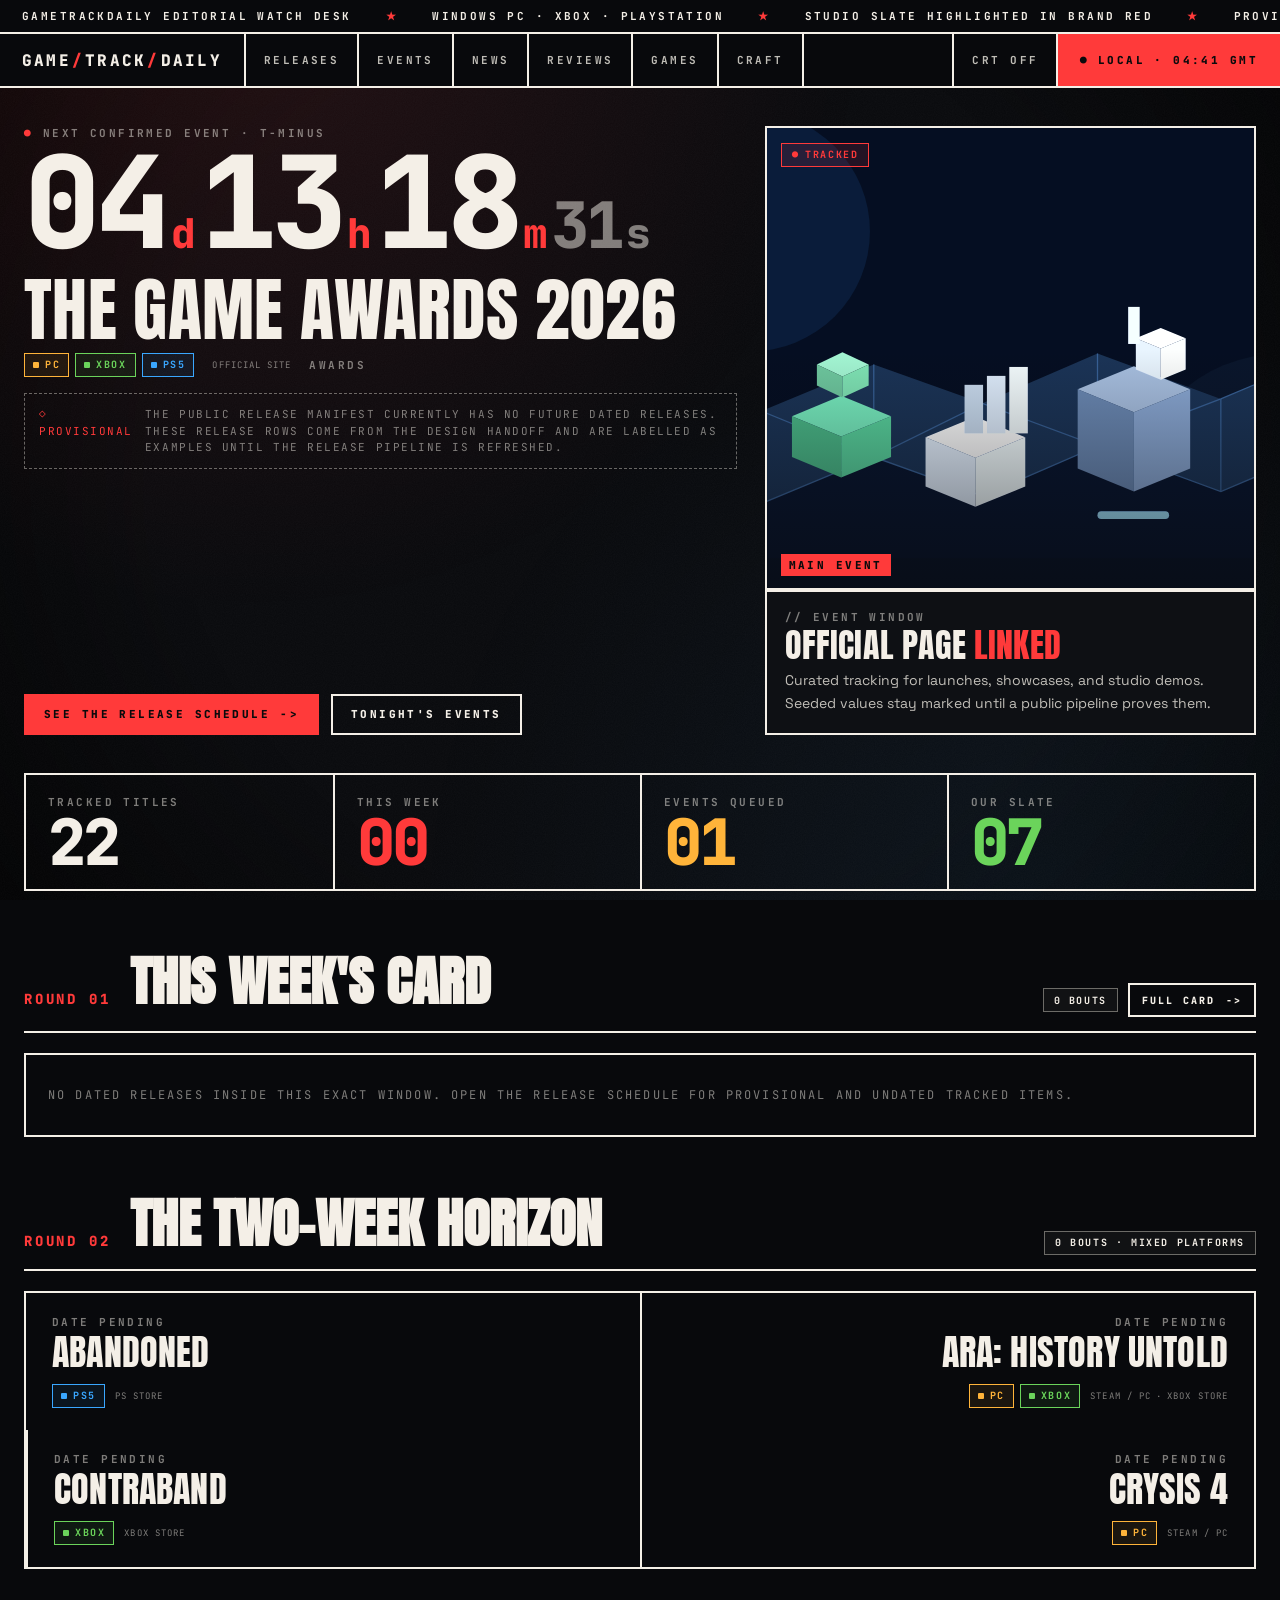
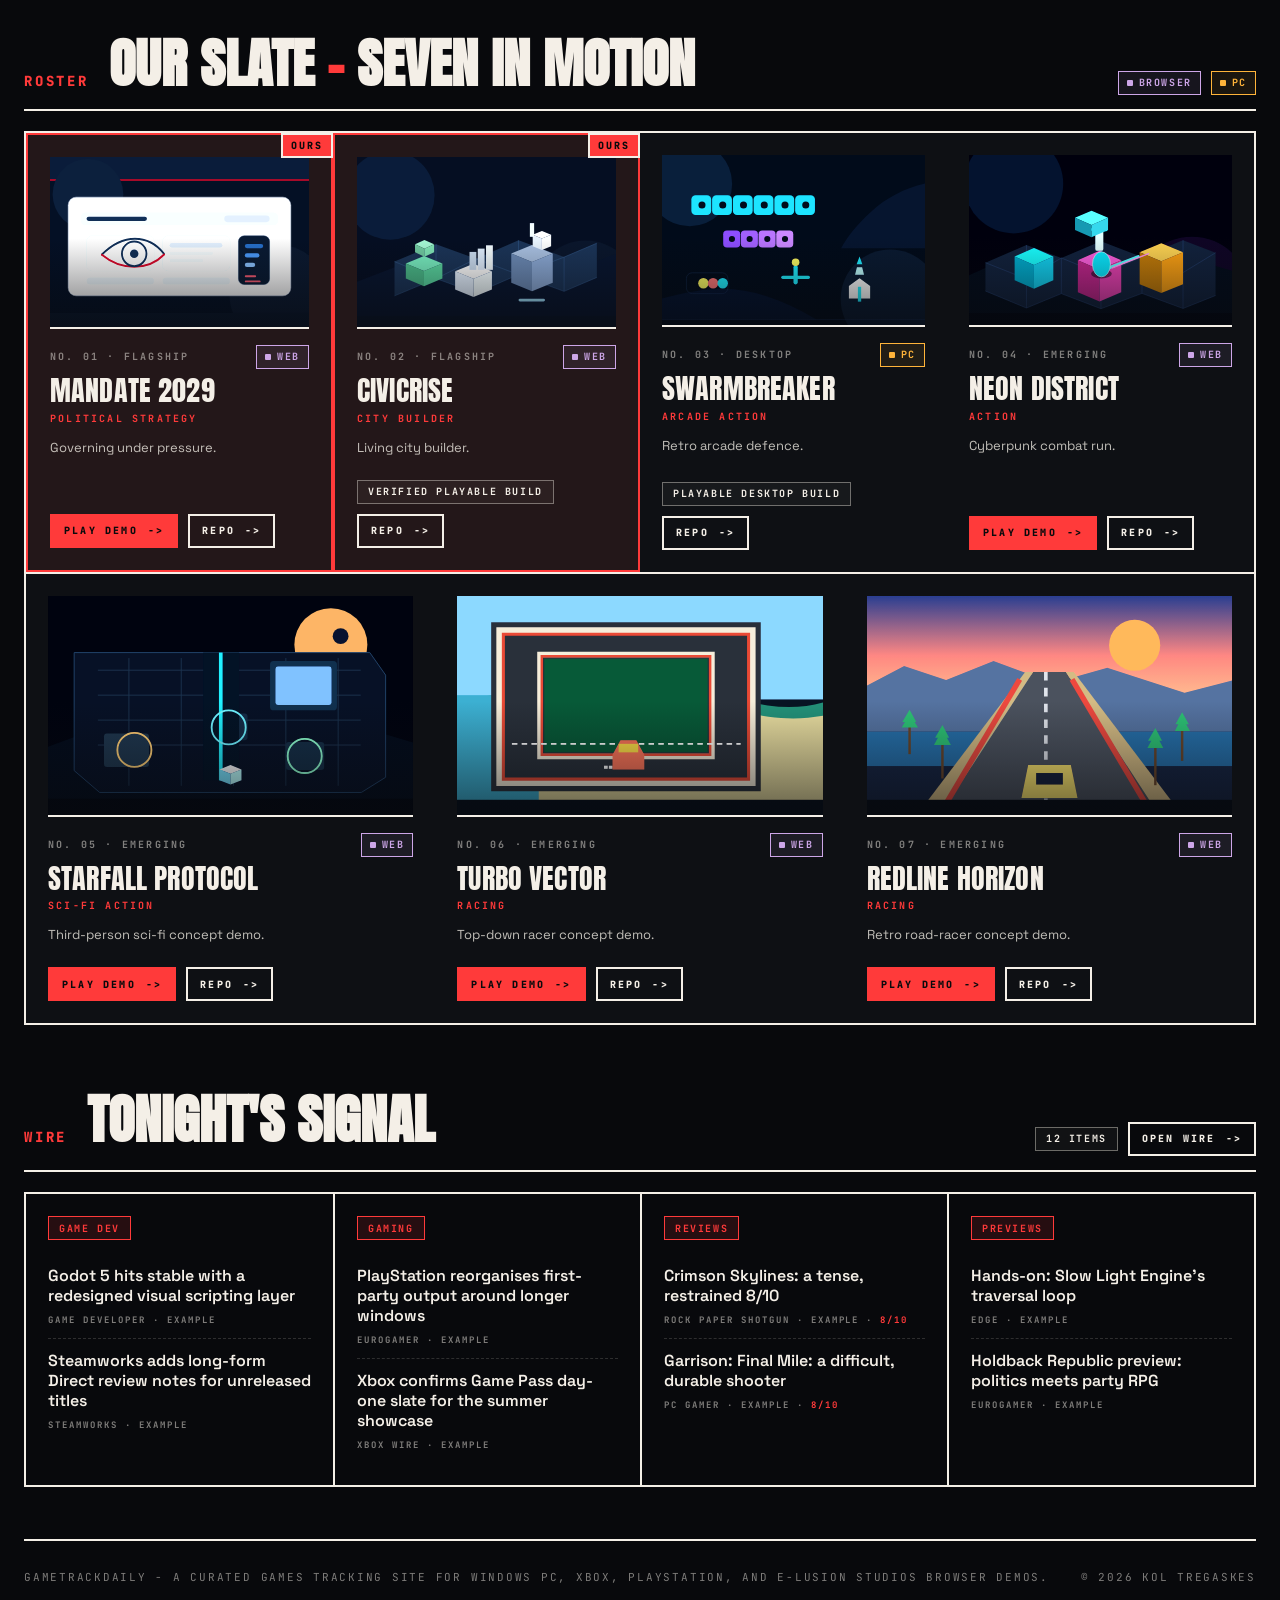
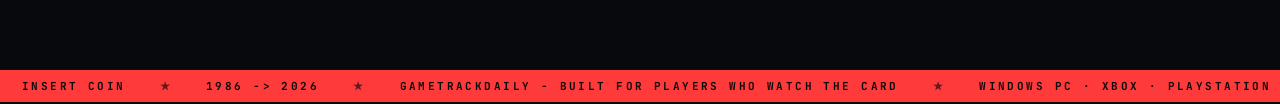
==== commit b1c1a09d: "Improve GameTrackDaily agent readability" ====
--- a/index.html
+++ b/index.html
@@ -38,6 +38,27 @@
   </head>
   <body data-page="home">
     <a class="skip-link" href="#main-content">Skip to main content</a>
+    <noscript>
+      <main id="main-content" class="shell agent-readable-summary">
+        <p class="eyebrow">GameTrackDaily // static agent summary</p>
+        <h1>GameTrackDaily tracks games, releases, events, news rails, reviews, and the E-lusion Studios slate.</h1>
+        <p>
+          The public site is an arcade-styled games watch desk. It separates release tracking, events, news, reviews,
+          and in-development E-lusion Studios projects so visitors can find the right route quickly.
+        </p>
+        <ul>
+          <li><a href="releases.html">Releases</a> lists tracked launch windows and provisional release rows.</li>
+          <li><a href="events.html">Events</a> groups the calendar around showcases and games-industry moments.</li>
+          <li><a href="news.html">News</a> routes into development, gaming, review, and preview rails.</li>
+          <li><a href="reviews.html">Reviews</a> explains the review literacy and scoring approach.</li>
+          <li><a href="games.html">Games</a> shows the E-lusion Studios project lineup and current public state.</li>
+        </ul>
+        <p>
+          Caveat: v1 uses static public manifests and clearly marked provisional rows. Do not treat release rows as live
+          store data unless a linked official source says so.
+        </p>
+      </main>
+    </noscript>
     <div id="site-frame"></div>
     <script src="app.js" defer></script>
   </body>
--- a/styles.css
+++ b/styles.css
@@ -35,6 +35,7 @@
 
 html {
   min-width: 0;
+  overflow-x: clip;
   background: var(--bg);
   color-scheme: dark;
   scroll-behavior: smooth;
@@ -44,6 +45,7 @@
   min-width: 0;
   margin: 0;
   overflow-x: hidden;
+  overflow-x: clip;
   background: var(--bg);
   color: var(--ink);
   font-family: var(--sans);
@@ -161,7 +163,9 @@
   z-index: 5;
   display: flex;
   align-items: center;
+  max-width: 100%;
   overflow: hidden;
+  overflow: clip;
   padding: 9px 0;
   border-bottom: 2px solid var(--ink);
   background: var(--bg);
@@ -216,6 +220,8 @@
   z-index: 20;
   display: grid;
   grid-template-columns: auto 1fr auto;
+  max-width: 100%;
+  overflow: hidden;
   border-bottom: 2px solid var(--ink);
   background: var(--bg);
 }
@@ -241,6 +247,7 @@
 .nav__links {
   display: flex;
   min-width: 0;
+  max-width: 100%;
 }
 
 .nav__link,
@@ -1063,6 +1070,7 @@
 
   .nav__links,
   .nav__right {
+    max-width: 100%;
     overflow-x: auto;
     border-top: 2px solid var(--ink);
   }
